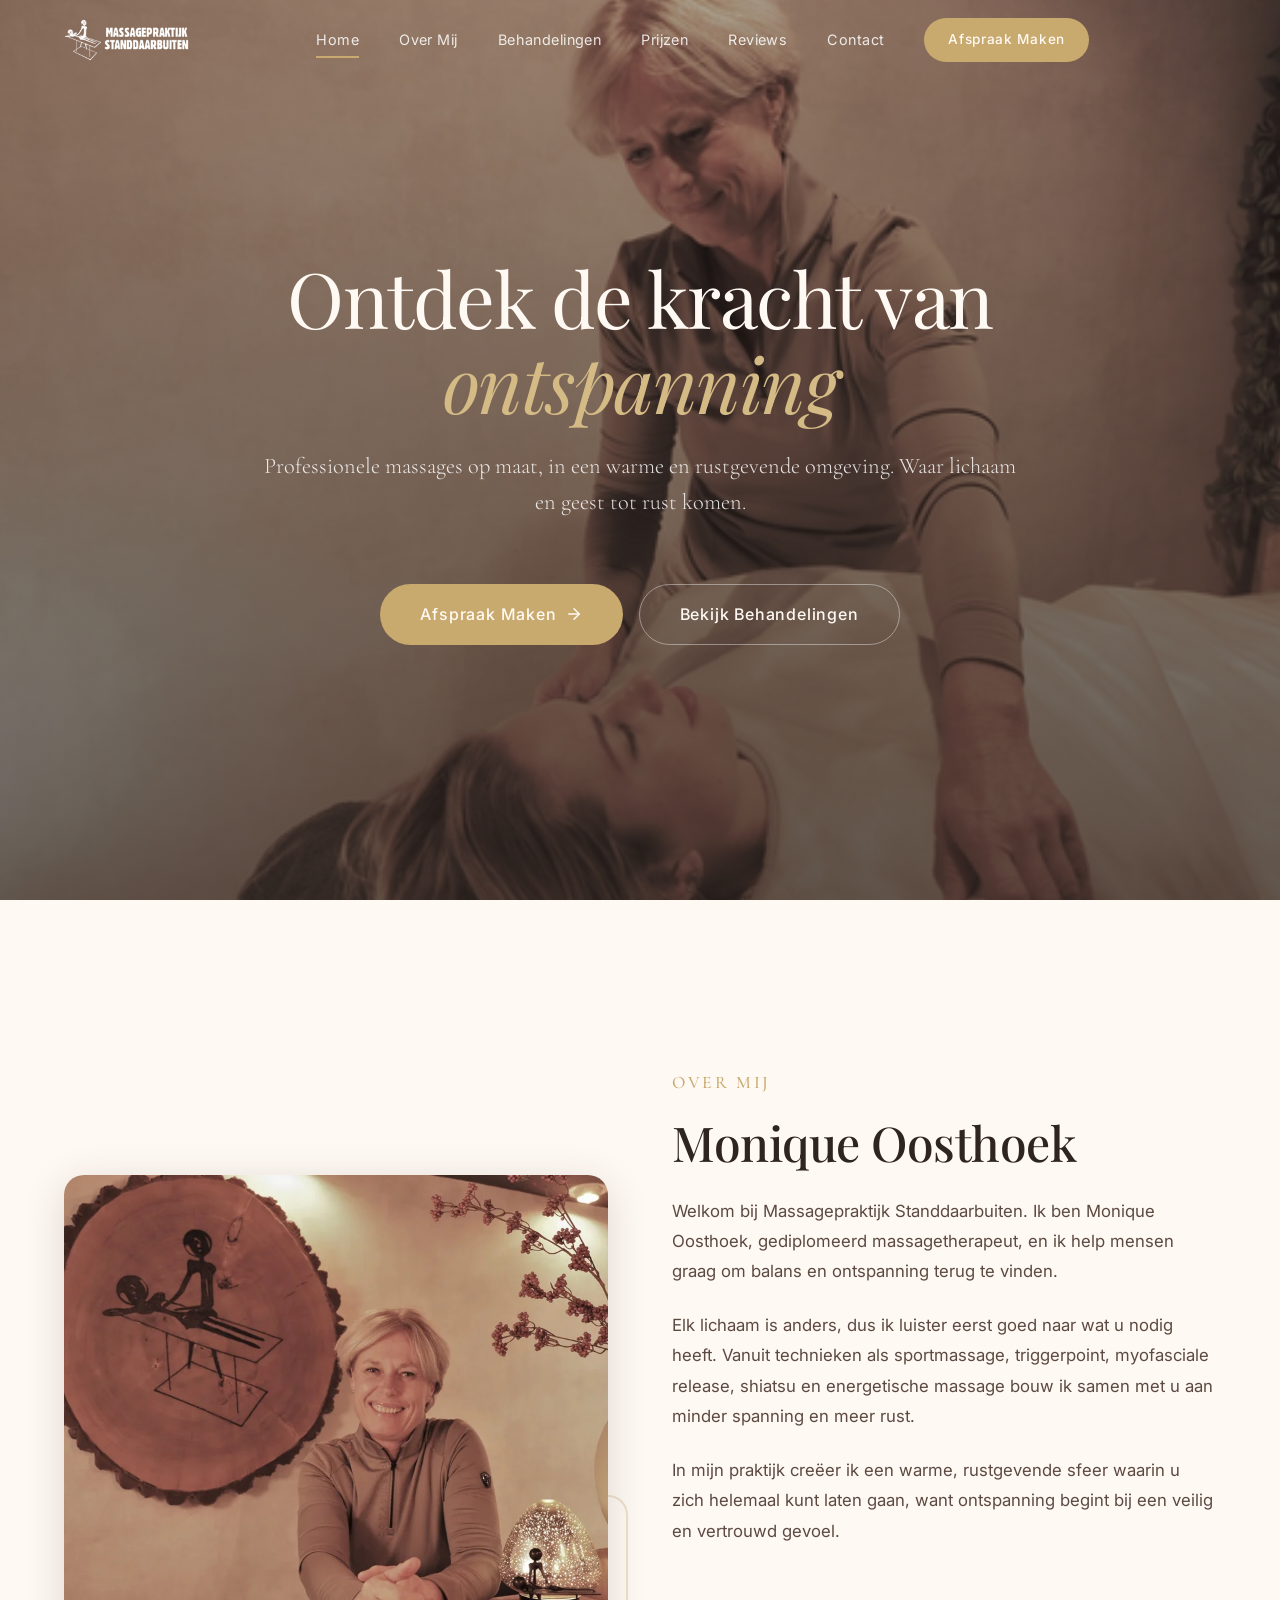
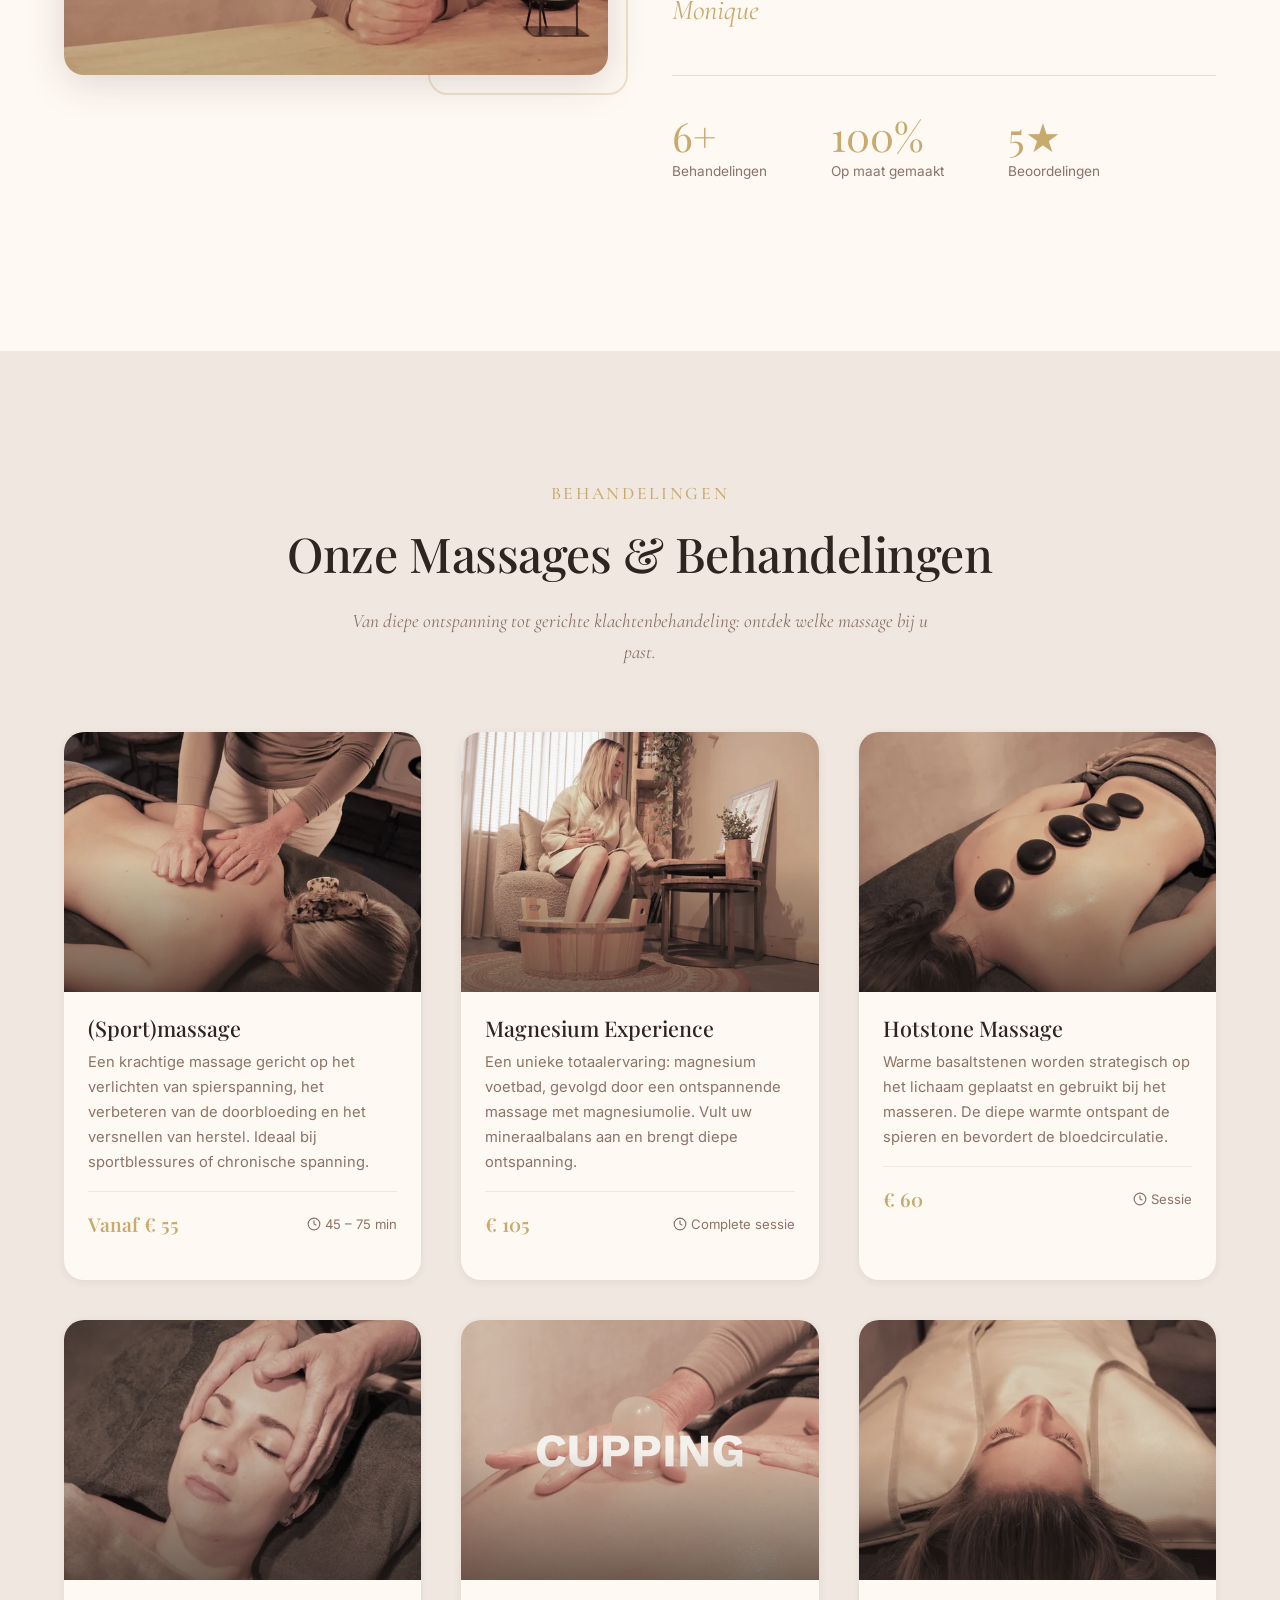
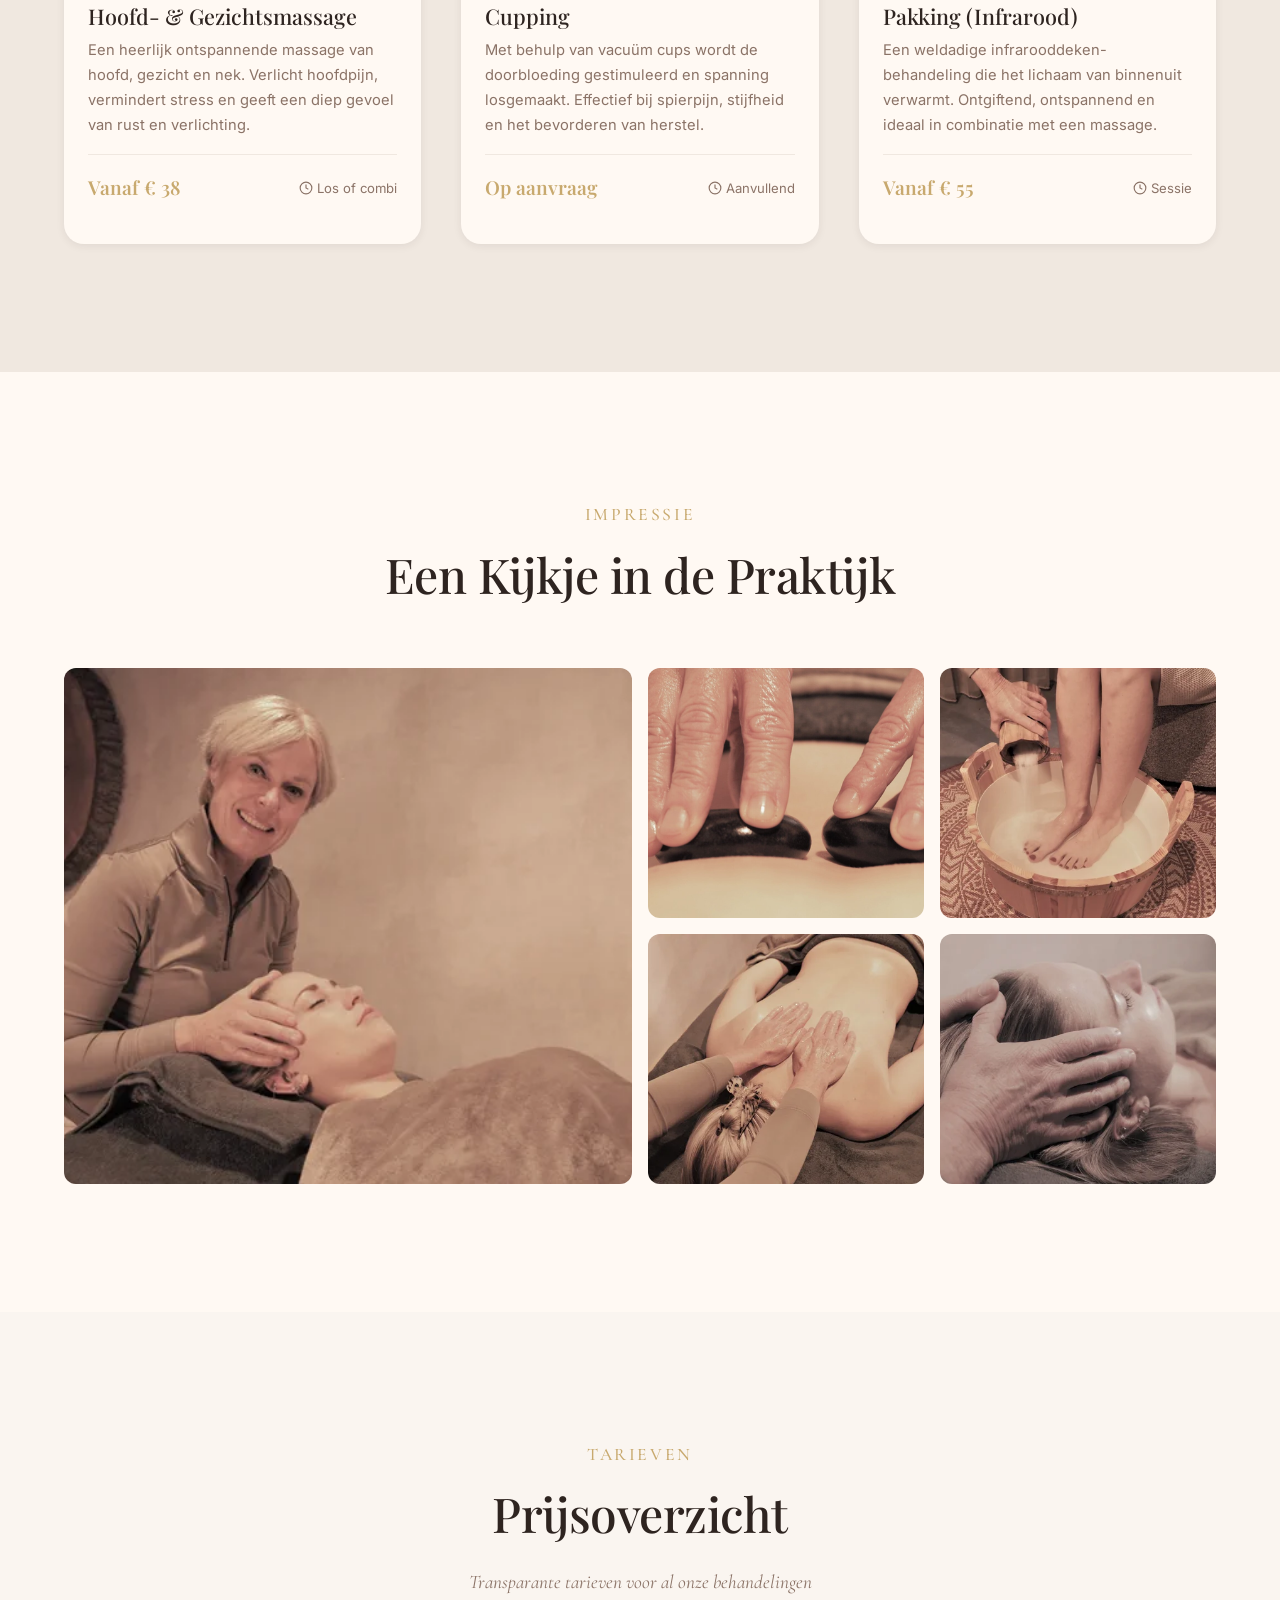
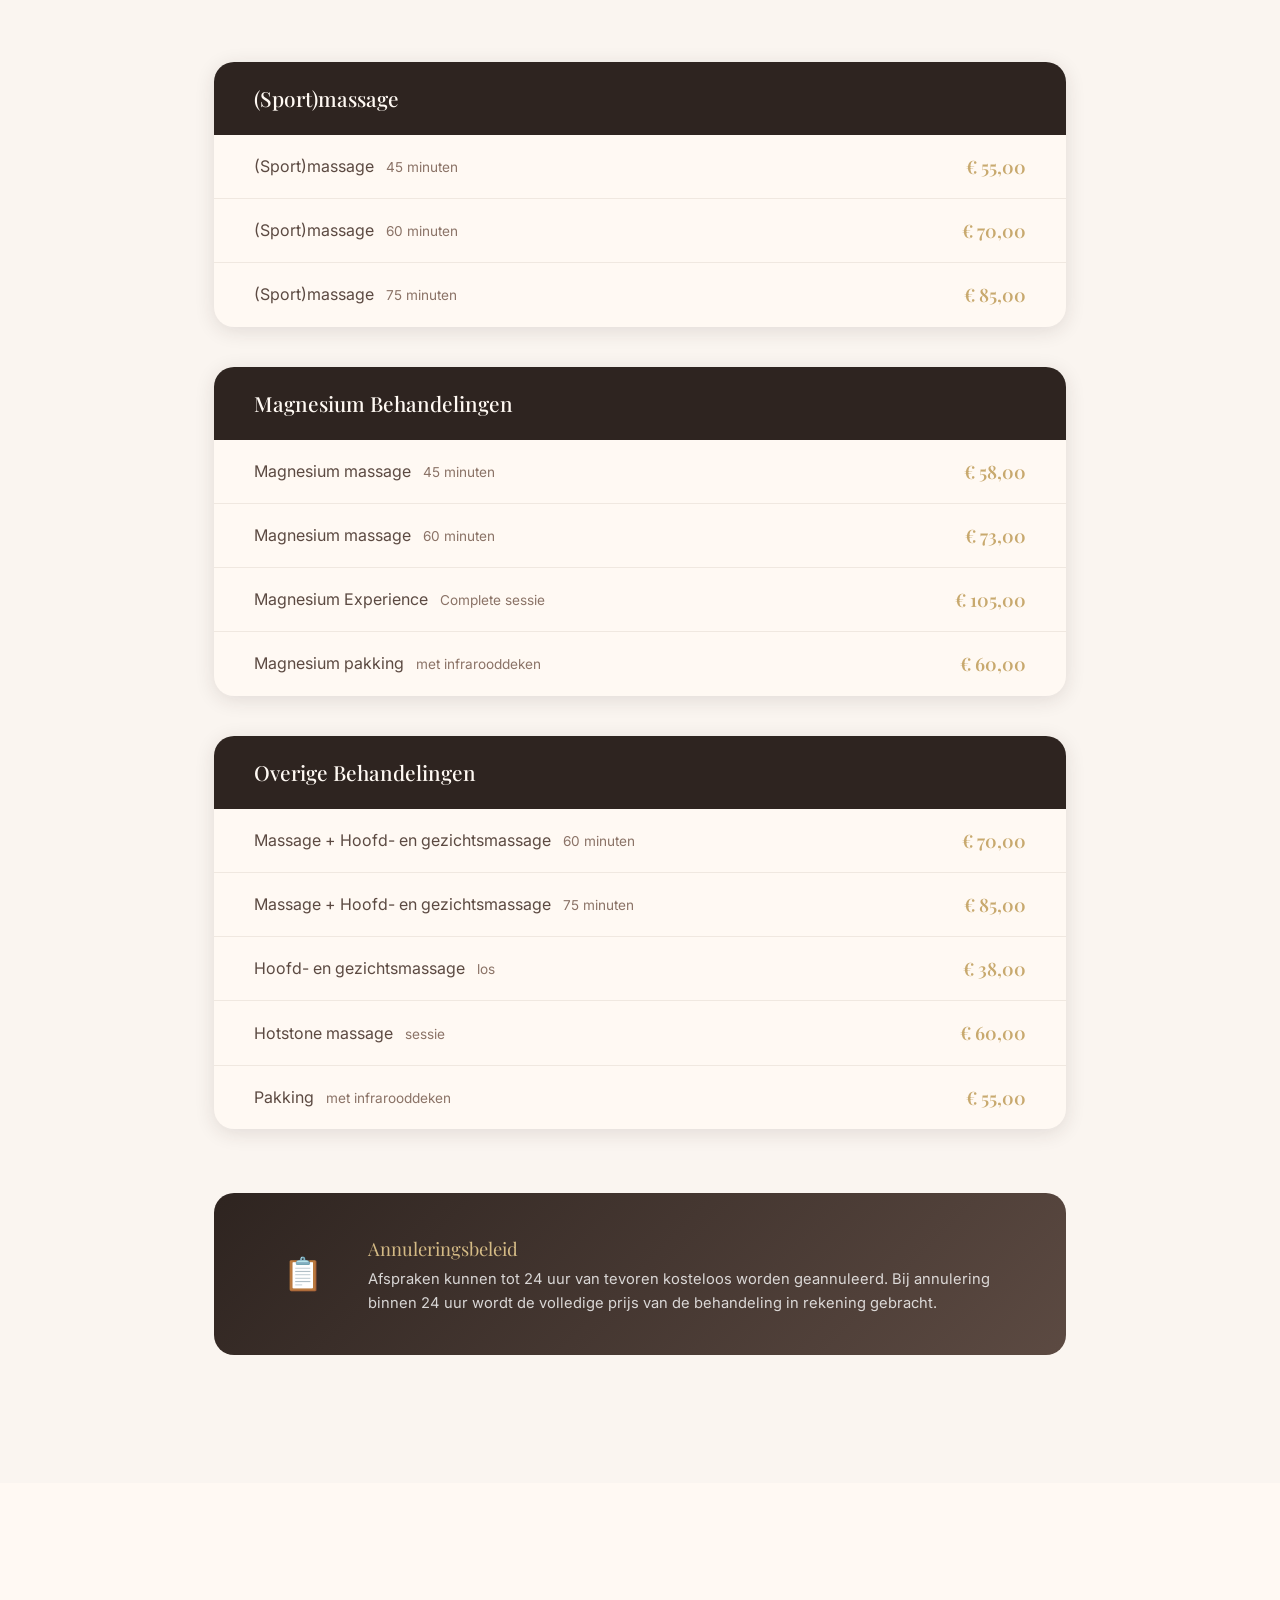
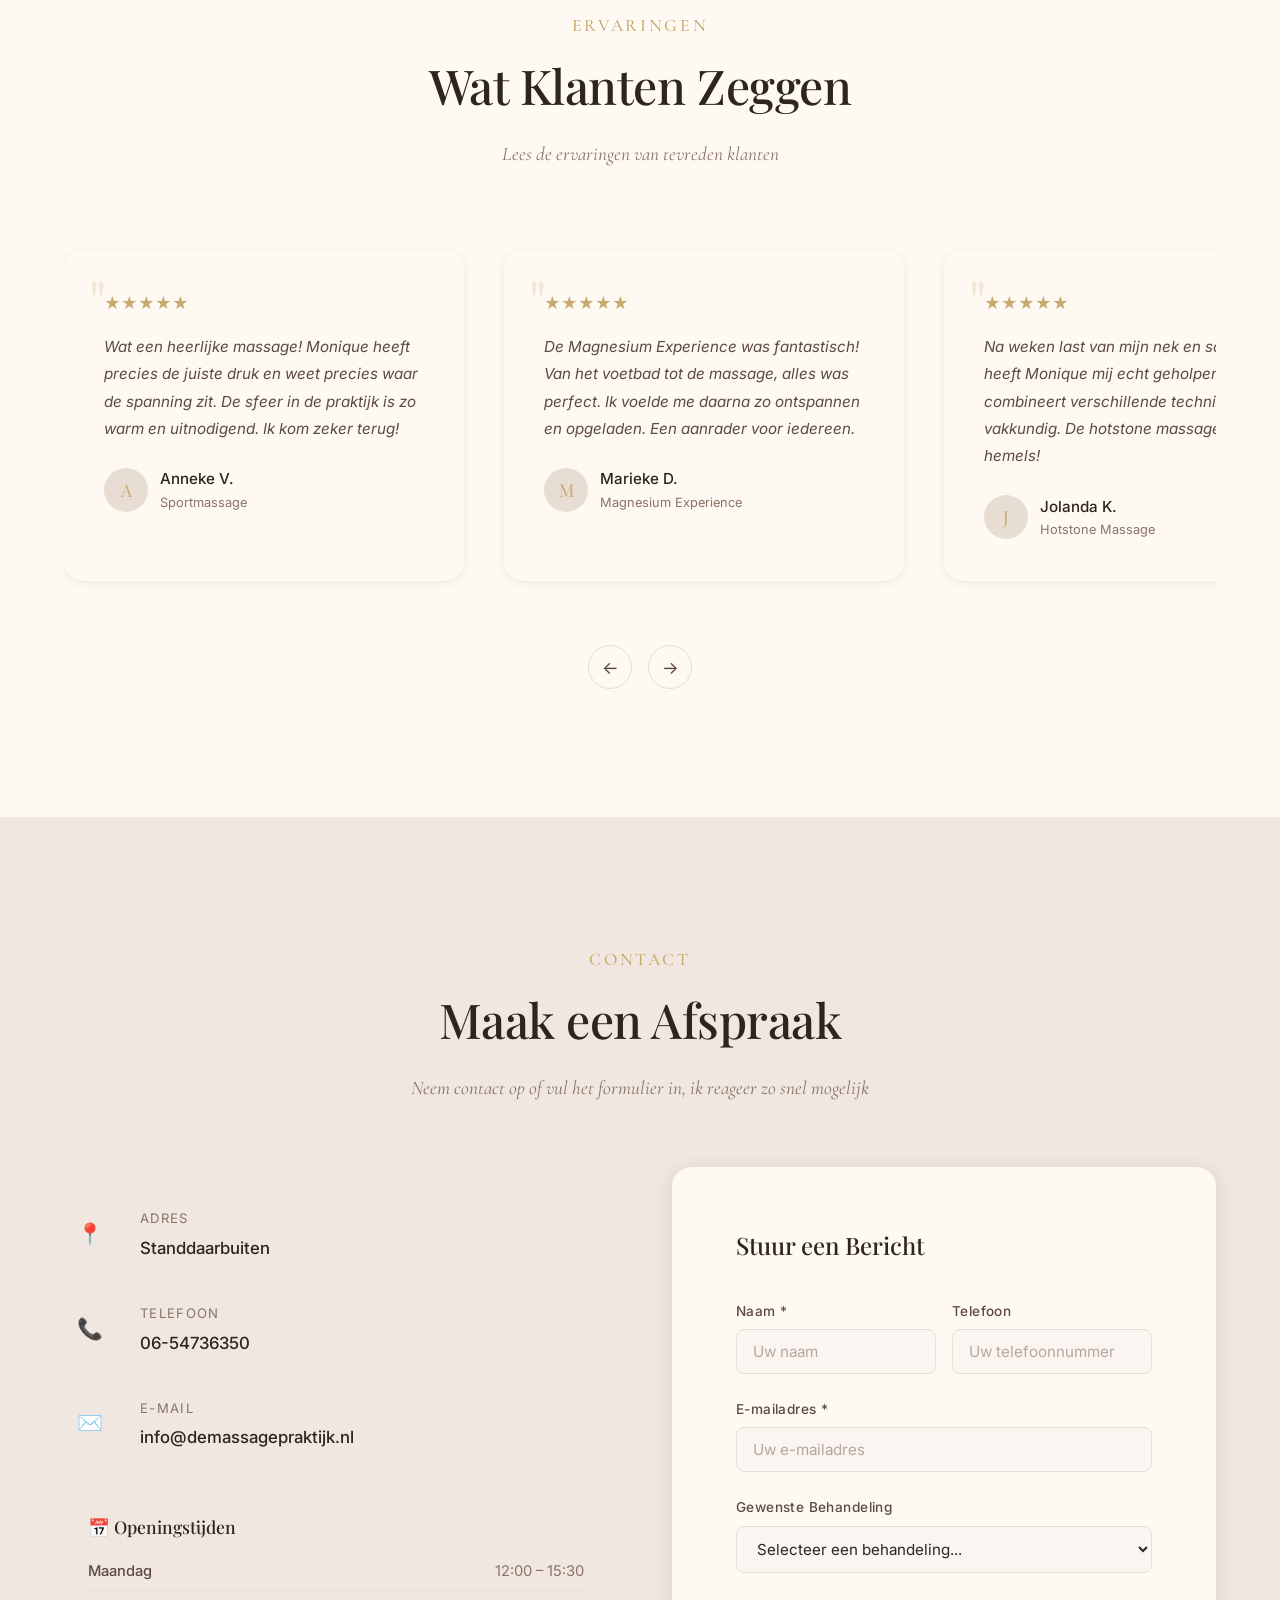
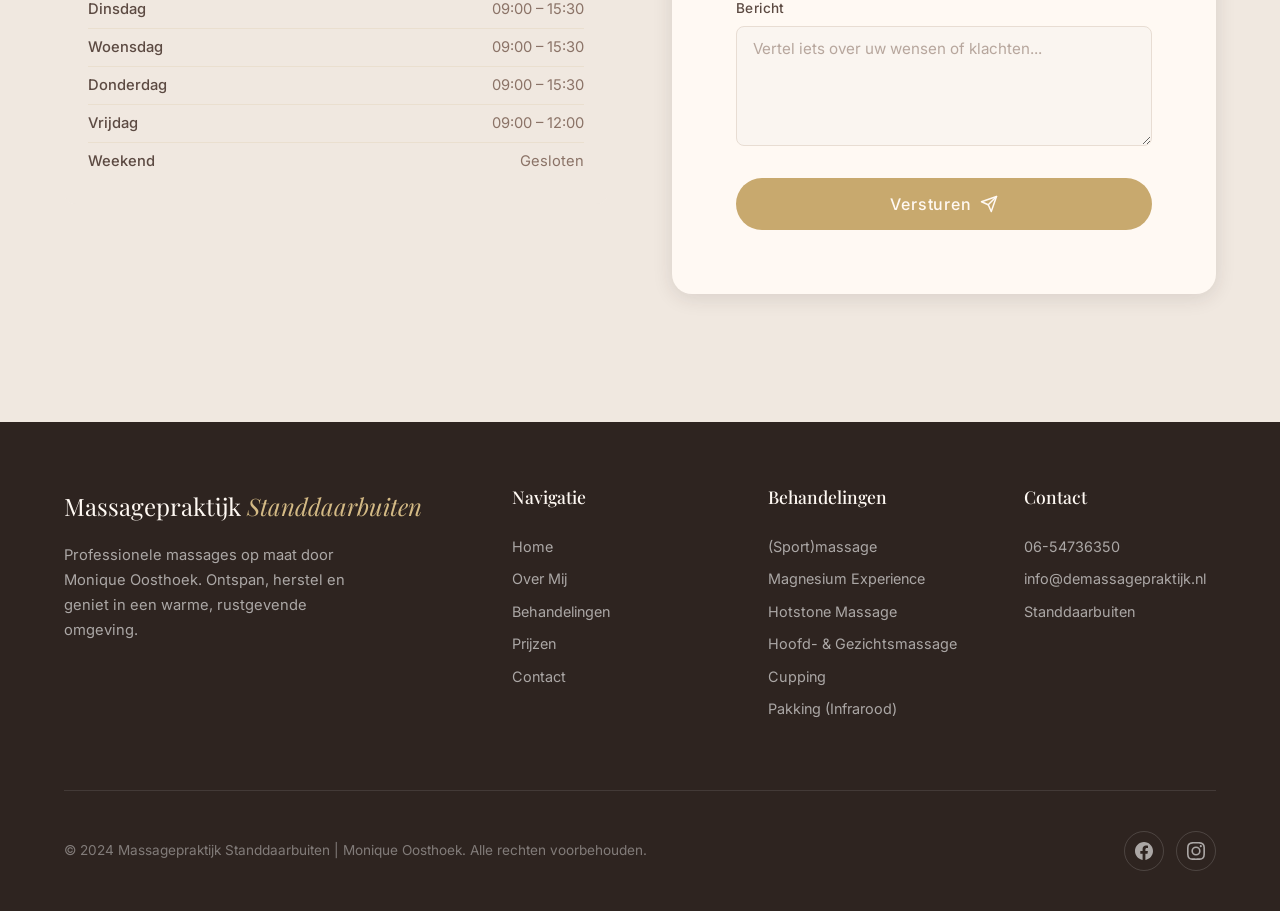
==== index.html @ 10991517 "Update" ====
<!DOCTYPE html>
<html lang="nl">
<head>
  <meta charset="UTF-8">
  <meta name="viewport" content="width=device-width, initial-scale=1.0">
  <meta name="description" content="Massagepraktijk Standdaarbuiten: professionele massages door Monique Oosthoek. Sportmassage, Magnesium Experience, Hotstone, Hoofd- en gezichtsmassage, Cupping en Infrarood Pakking.">
  <meta name="keywords" content="massagepraktijk, Standdaarbuiten, sportmassage, magnesium massage, hotstone, cupping, gezichtsmassage, infrarood pakking, Monique Oosthoek">
  <meta name="author" content="Massagepraktijk Standdaarbuiten">
  <meta property="og:title" content="Massagepraktijk Standdaarbuiten | Monique Oosthoek">
  <meta property="og:description" content="Ervaar totale ontspanning bij Massagepraktijk Standdaarbuiten. Professionele behandelingen afgestemd op uw wensen.">
  <meta property="og:type" content="website">
  <title>Massagepraktijk Standdaarbuiten | Monique Oosthoek</title>
  <link rel="stylesheet" href="styles.css">
  <!-- Favicon placeholder -->
  <link rel="icon" type="image/svg+xml" href="data:image/svg+xml,<svg xmlns='http://www.w3.org/2000/svg' viewBox='0 0 100 100'><text y='.9em' font-size='90'>💆</text></svg>">
</head>
<body>

  <!-- ============================================
       NAVIGATION
       ============================================ -->
  <nav class="nav" id="navbar">
    <div class="container">
      <a href="#home" class="nav__logo">
        <img src="LOGO.webp" alt="Massagepraktijk Standdaarbuiten" class="nav__logo-img">
      </a>

      <div class="nav__links" id="navLinks">
        <a href="#home" class="nav__link nav__link--active">Home</a>
        <a href="#over-mij" class="nav__link">Over Mij</a>
        <a href="#behandelingen" class="nav__link">Behandelingen</a>
        <a href="#prijzen" class="nav__link">Prijzen</a>
        <a href="#reviews" class="nav__link">Reviews</a>
        <a href="#contact" class="nav__link">Contact</a>
        <a href="#contact" class="nav__cta">Afspraak Maken</a>
      </div>

      <button class="nav__toggle" id="navToggle" aria-label="Menu openen">
        <span></span>
        <span></span>
        <span></span>
      </button>
      <div class="nav__backdrop" id="navBackdrop"></div>
    </div>
  </nav>

  <!-- ============================================
       HERO SECTION
       ============================================ -->
  <section class="hero" id="home">
    <div class="hero__bg">
      <img src="image-high-wnvpk5.webp" alt="Monique Oosthoek - Massagepraktijk Standdaarbuiten" loading="eager">
    </div>
    <div class="hero__overlay"></div>

    <div class="hero__content">
      <h1 class="hero__title">
        Ontdek de kracht van <em>ontspanning</em>
      </h1>
      <p class="hero__subtitle">
        Professionele massages op maat, in een warme en rustgevende omgeving.
        Waar lichaam en geest tot rust komen.
      </p>
      <div class="hero__actions">
        <a href="#contact" class="btn btn--primary btn--large">
          Afspraak Maken
          <svg viewBox="0 0 24 24" fill="none" stroke="currentColor" stroke-width="2" stroke-linecap="round" stroke-linejoin="round"><line x1="5" y1="12" x2="19" y2="12"/><polyline points="12 5 19 12 12 19"/></svg>
        </a>
        <a href="#behandelingen" class="btn btn--outline btn--large">Bekijk Behandelingen</a>
      </div>
    </div>
  </section>

  <!-- ============================================
       OVER MIJ / ABOUT
       ============================================ -->
  <section class="section about" id="over-mij">
    <div class="container">
      <div class="about__grid">
        <div class="about__image-wrapper reveal-left">
          <div class="about__image">
            <img src="pb082940-high (1).webp" alt="Monique Oosthoek - Massagetherapeut" loading="lazy">
          </div>
          <div class="about__image-accent"></div>
        </div>

        <div class="about__content reveal-right">
          <span class="section-label">Over Mij</span>
          <h2 class="section-title">Monique Oosthoek</h2>
          <p class="about__text">
            Welkom bij Massagepraktijk Standdaarbuiten. Ik ben Monique Oosthoek, gediplomeerd massagetherapeut,
            en ik help mensen graag om balans en ontspanning terug te vinden.
          </p>
          <p class="about__text">
            Elk lichaam is anders, dus ik luister eerst goed naar wat u nodig heeft. Vanuit technieken
            als sportmassage, triggerpoint, myofasciale release, shiatsu en energetische massage bouw ik
            samen met u aan minder spanning en meer rust.
          </p>
          <p class="about__text">
            In mijn praktijk creëer ik een warme, rustgevende sfeer waarin u zich helemaal kunt laten gaan,
            want ontspanning begint bij een veilig en vertrouwd gevoel.
          </p>
          <p class="about__signature">Monique</p>

          <div class="about__stats">
            <div>
              <div class="about__stat-number">6+</div>
              <div class="about__stat-label">Behandelingen</div>
            </div>
            <div>
              <div class="about__stat-number">100%</div>
              <div class="about__stat-label">Op maat gemaakt</div>
            </div>
            <div>
              <div class="about__stat-number">5★</div>
              <div class="about__stat-label">Beoordelingen</div>
            </div>
          </div>
        </div>
      </div>
    </div>
  </section>

  <!-- ============================================
       BEHANDELINGEN / TREATMENTS
       ============================================ -->
  <section class="section section--sand" id="behandelingen">
    <div class="container">
      <div class="section-header text-center reveal">
        <span class="section-label">Behandelingen</span>
        <h2 class="section-title">Onze Massages &amp; Behandelingen</h2>
        <p class="section-subtitle">
          Van diepe ontspanning tot gerichte klachtenbehandeling: ontdek welke massage bij u past.
        </p>
      </div>

      <div class="treatments__grid">
        <!-- Sportmassage -->
        <div class="treatment-card reveal stagger-1" data-treatment="sportmassage">
          <div class="treatment-card__image">
            <img src="pb082732-high.webp" alt="Sportmassage behandeling" loading="lazy">
            <div class="treatment-card__image-overlay"></div>
          </div>
          <div class="treatment-card__content">
            <h3 class="treatment-card__title">(Sport)massage</h3>
            <p class="treatment-card__desc">
              Een krachtige massage gericht op het verlichten van spierspanning, het verbeteren van de 
              doorbloeding en het versnellen van herstel. Ideaal bij sportblessures of chronische spanning.
            </p>
            <div class="treatment-card__meta">
              <span class="treatment-card__price">Vanaf € 55</span>
              <span class="treatment-card__duration">
                <svg width="14" height="14" viewBox="0 0 24 24" fill="none" stroke="currentColor" stroke-width="2"><circle cx="12" cy="12" r="10"/><polyline points="12 6 12 12 16 14"/></svg>
                45 – 75 min
              </span>
            </div>
          </div>
        </div>

        <!-- Magnesium Experience -->
        <div class="treatment-card reveal stagger-2" data-treatment="magnesium">
          <div class="treatment-card__image">
            <img src="pb082876-high.webp" alt="Magnesium Experience behandeling" loading="lazy">
            <div class="treatment-card__image-overlay"></div>
          </div>
          <div class="treatment-card__content">
            <h3 class="treatment-card__title">Magnesium Experience</h3>
            <p class="treatment-card__desc">
              Een unieke totaalervaring: magnesium voetbad, gevolgd door een ontspannende massage met 
              magnesiumolie. Vult uw mineraalbalans aan en brengt diepe ontspanning.
            </p>
            <div class="treatment-card__meta">
              <span class="treatment-card__price">€ 105</span>
              <span class="treatment-card__duration">
                <svg width="14" height="14" viewBox="0 0 24 24" fill="none" stroke="currentColor" stroke-width="2"><circle cx="12" cy="12" r="10"/><polyline points="12 6 12 12 16 14"/></svg>
                Complete sessie
              </span>
            </div>
          </div>
        </div>

        <!-- Hotstone -->
        <div class="treatment-card reveal stagger-3" data-treatment="hotstone">
          <div class="treatment-card__image">
            <img src="pb082775-high.webp" alt="Hotstone massage behandeling" loading="lazy">
            <div class="treatment-card__image-overlay"></div>
          </div>
          <div class="treatment-card__content">
            <h3 class="treatment-card__title">Hotstone Massage</h3>
            <p class="treatment-card__desc">
              Warme basaltstenen worden strategisch op het lichaam geplaatst en gebruikt bij het masseren. 
              De diepe warmte ontspant de spieren en bevordert de bloedcirculatie.
            </p>
            <div class="treatment-card__meta">
              <span class="treatment-card__price">€ 60</span>
              <span class="treatment-card__duration">
                <svg width="14" height="14" viewBox="0 0 24 24" fill="none" stroke="currentColor" stroke-width="2"><circle cx="12" cy="12" r="10"/><polyline points="12 6 12 12 16 14"/></svg>
                Sessie
              </span>
            </div>
          </div>
        </div>

        <!-- Hoofd en Gezichtsmassage -->
        <div class="treatment-card reveal stagger-4" data-treatment="hoofd-gezicht">
          <div class="treatment-card__image">
            <img src="pb082681-high-ja1ib4.webp" alt="Hoofd en gezichtsmassage behandeling" loading="lazy">
            <div class="treatment-card__image-overlay"></div>
          </div>
          <div class="treatment-card__content">
            <h3 class="treatment-card__title">Hoofd- &amp; Gezichtsmassage</h3>
            <p class="treatment-card__desc">
              Een heerlijk ontspannende massage van hoofd, gezicht en nek. Verlicht hoofdpijn, 
              vermindert stress en geeft een diep gevoel van rust en verlichting.
            </p>
            <div class="treatment-card__meta">
              <span class="treatment-card__price">Vanaf € 38</span>
              <span class="treatment-card__duration">
                <svg width="14" height="14" viewBox="0 0 24 24" fill="none" stroke="currentColor" stroke-width="2"><circle cx="12" cy="12" r="10"/><polyline points="12 6 12 12 16 14"/></svg>
                Los of combi
              </span>
            </div>
          </div>
        </div>

        <!-- Cupping -->
        <div class="treatment-card reveal stagger-5" data-treatment="cupping">
          <div class="treatment-card__image">
            <img src="sport-massages-16-high.webp" alt="Cupping behandeling" loading="lazy">
            <div class="treatment-card__image-overlay"></div>
          </div>
          <div class="treatment-card__content">
            <h3 class="treatment-card__title">Cupping</h3>
            <p class="treatment-card__desc">
              Met behulp van vacuüm cups wordt de doorbloeding gestimuleerd en spanning losgemaakt. 
              Effectief bij spierpijn, stijfheid en het bevorderen van herstel.
            </p>
            <div class="treatment-card__meta">
              <span class="treatment-card__price">Op aanvraag</span>
              <span class="treatment-card__duration">
                <svg width="14" height="14" viewBox="0 0 24 24" fill="none" stroke="currentColor" stroke-width="2"><circle cx="12" cy="12" r="10"/><polyline points="12 6 12 12 16 14"/></svg>
                Aanvullend
              </span>
            </div>
          </div>
        </div>

        <!-- Pakking (Infrarood) -->
        <div class="treatment-card reveal stagger-6" data-treatment="pakking">
          <div class="treatment-card__image">
            <img src="pb082821-high.webp" alt="Infrarood pakking behandeling" loading="lazy">
            <div class="treatment-card__image-overlay"></div>
          </div>
          <div class="treatment-card__content">
            <h3 class="treatment-card__title">Pakking (Infrarood)</h3>
            <p class="treatment-card__desc">
              Een weldadige infrarooddeken-behandeling die het lichaam van binnenuit verwarmt. 
              Ontgiftend, ontspannend en ideaal in combinatie met een massage.
            </p>
            <div class="treatment-card__meta">
              <span class="treatment-card__price">Vanaf € 55</span>
              <span class="treatment-card__duration">
                <svg width="14" height="14" viewBox="0 0 24 24" fill="none" stroke="currentColor" stroke-width="2"><circle cx="12" cy="12" r="10"/><polyline points="12 6 12 12 16 14"/></svg>
                Sessie
              </span>
            </div>
          </div>
        </div>
      </div>
    </div>
  </section>

  <!-- ============================================
       SFEERBEELDEN / GALLERY
       ============================================ -->
  <section class="section" id="sfeer">
    <div class="container">
      <div class="section-header text-center reveal">
        <span class="section-label">Impressie</span>
        <h2 class="section-title">Een Kijkje in de Praktijk</h2>
      </div>

      <div class="gallery__grid reveal">
        <div class="gallery__item gallery__item--large">
          <img src="pb082729-high-v1a87q.webp" alt="Monique aan het werk" loading="lazy">
          <div class="gallery__item-overlay"></div>
        </div>
        <div class="gallery__item">
          <img src="image-high-gcujyw.webp" alt="Hotstone massage" loading="lazy">
          <div class="gallery__item-overlay"></div>
        </div>
        <div class="gallery__item">
          <img src="pb082862-high.webp" alt="Magnesium voetbad" loading="lazy">
          <div class="gallery__item-overlay"></div>
        </div>
        <div class="gallery__item">
          <img src="pb082743-high.webp" alt="Rugmassage" loading="lazy">
          <div class="gallery__item-overlay"></div>
        </div>
        <div class="gallery__item">
          <img src="pb082698b-2-high.webp" alt="Hoofdmassage" loading="lazy">
          <div class="gallery__item-overlay"></div>
        </div>
      </div>
    </div>
  </section>

  <!-- ============================================
       PRIJZEN / PRICING
       ============================================ -->
  <section class="section section--cream" id="prijzen">
    <div class="container container--narrow">
      <div class="section-header text-center reveal">
        <span class="section-label">Tarieven</span>
        <h2 class="section-title">Prijsoverzicht</h2>
        <p class="section-subtitle">Transparante tarieven voor al onze behandelingen</p>
      </div>

      <div class="pricing__grid reveal">
        <!-- (Sport)massage -->
        <div class="pricing__table-wrapper">
          <div class="pricing__category">
            <h3 class="pricing__category-title">(Sport)massage</h3>
          </div>
          <div class="pricing__row">
            <div>
              <span class="pricing__treatment">(Sport)massage</span>
              <span class="pricing__treatment-duration">45 minuten</span>
            </div>
            <span class="pricing__price">€ 55,00</span>
          </div>
          <div class="pricing__row">
            <div>
              <span class="pricing__treatment">(Sport)massage</span>
              <span class="pricing__treatment-duration">60 minuten</span>
            </div>
            <span class="pricing__price">€ 70,00</span>
          </div>
          <div class="pricing__row">
            <div>
              <span class="pricing__treatment">(Sport)massage</span>
              <span class="pricing__treatment-duration">75 minuten</span>
            </div>
            <span class="pricing__price">€ 85,00</span>
          </div>
        </div>

        <!-- Magnesium -->
        <div class="pricing__table-wrapper">
          <div class="pricing__category">
            <h3 class="pricing__category-title">Magnesium Behandelingen</h3>
          </div>
          <div class="pricing__row">
            <div>
              <span class="pricing__treatment">Magnesium massage</span>
              <span class="pricing__treatment-duration">45 minuten</span>
            </div>
            <span class="pricing__price">€ 58,00</span>
          </div>
          <div class="pricing__row">
            <div>
              <span class="pricing__treatment">Magnesium massage</span>
              <span class="pricing__treatment-duration">60 minuten</span>
            </div>
            <span class="pricing__price">€ 73,00</span>
          </div>
          <div class="pricing__row">
            <div>
              <span class="pricing__treatment">Magnesium Experience</span>
              <span class="pricing__treatment-duration">Complete sessie</span>
            </div>
            <span class="pricing__price">€ 105,00</span>
          </div>
          <div class="pricing__row">
            <div>
              <span class="pricing__treatment">Magnesium pakking</span>
              <span class="pricing__treatment-duration">met infrarooddeken</span>
            </div>
            <span class="pricing__price">€ 60,00</span>
          </div>
        </div>

        <!-- Overige Behandelingen -->
        <div class="pricing__table-wrapper">
          <div class="pricing__category">
            <h3 class="pricing__category-title">Overige Behandelingen</h3>
          </div>
          <div class="pricing__row">
            <div>
              <span class="pricing__treatment">Massage + Hoofd- en gezichtsmassage</span>
              <span class="pricing__treatment-duration">60 minuten</span>
            </div>
            <span class="pricing__price">€ 70,00</span>
          </div>
          <div class="pricing__row">
            <div>
              <span class="pricing__treatment">Massage + Hoofd- en gezichtsmassage</span>
              <span class="pricing__treatment-duration">75 minuten</span>
            </div>
            <span class="pricing__price">€ 85,00</span>
          </div>
          <div class="pricing__row">
            <div>
              <span class="pricing__treatment">Hoofd- en gezichtsmassage</span>
              <span class="pricing__treatment-duration">los</span>
            </div>
            <span class="pricing__price">€ 38,00</span>
          </div>
          <div class="pricing__row">
            <div>
              <span class="pricing__treatment">Hotstone massage</span>
              <span class="pricing__treatment-duration">sessie</span>
            </div>
            <span class="pricing__price">€ 60,00</span>
          </div>
          <div class="pricing__row">
            <div>
              <span class="pricing__treatment">Pakking</span>
              <span class="pricing__treatment-duration">met infrarooddeken</span>
            </div>
            <span class="pricing__price">€ 55,00</span>
          </div>
        </div>
      </div>

      <!-- Annuleringsbeleid -->
      <div class="notice reveal">
        <div class="notice__icon">📋</div>
        <div>
          <div class="notice__title">Annuleringsbeleid</div>
          <p class="notice__text">
            Afspraken kunnen tot 24 uur van tevoren kosteloos worden geannuleerd. 
            Bij annulering binnen 24 uur wordt de volledige prijs van de behandeling in rekening gebracht.
          </p>
        </div>
      </div>
    </div>
  </section>

  <!-- ============================================
       REVIEWS
       ============================================ -->
  <section class="section" id="reviews">
    <div class="container">
      <div class="section-header text-center reveal">
        <span class="section-label">Ervaringen</span>
        <h2 class="section-title">Wat Klanten Zeggen</h2>
        <p class="section-subtitle">Lees de ervaringen van tevreden klanten</p>
      </div>

      <div class="reviews__slider" id="reviewsSlider">
        <div class="review-card">
          <div class="review-card__quote">"</div>
          <div class="review-card__stars">★★★★★</div>
          <p class="review-card__text">
            Wat een heerlijke massage! Monique heeft precies de juiste druk en weet precies waar de spanning zit. 
            De sfeer in de praktijk is zo warm en uitnodigend. Ik kom zeker terug!
          </p>
          <div class="review-card__author">
            <div class="review-card__avatar">A</div>
            <div>
              <div class="review-card__name">Anneke V.</div>
              <div class="review-card__date">Sportmassage</div>
            </div>
          </div>
        </div>

        <div class="review-card">
          <div class="review-card__quote">"</div>
          <div class="review-card__stars">★★★★★</div>
          <p class="review-card__text">
            De Magnesium Experience was fantastisch! Van het voetbad tot de massage, alles was perfect.
            Ik voelde me daarna zo ontspannen en opgeladen. Een aanrader voor iedereen.
          </p>
          <div class="review-card__author">
            <div class="review-card__avatar">M</div>
            <div>
              <div class="review-card__name">Marieke D.</div>
              <div class="review-card__date">Magnesium Experience</div>
            </div>
          </div>
        </div>

        <div class="review-card">
          <div class="review-card__quote">"</div>
          <div class="review-card__stars">★★★★★</div>
          <p class="review-card__text">
            Na weken last van mijn nek en schouders heeft Monique mij echt geholpen. Ze combineert 
            verschillende technieken heel vakkundig. De hotstone massage was hemels!
          </p>
          <div class="review-card__author">
            <div class="review-card__avatar">J</div>
            <div>
              <div class="review-card__name">Jolanda K.</div>
              <div class="review-card__date">Hotstone Massage</div>
            </div>
          </div>
        </div>

        <div class="review-card">
          <div class="review-card__quote">"</div>
          <div class="review-card__stars">★★★★★</div>
          <p class="review-card__text">
            De hoofd- en gezichtsmassage was precies wat ik nodig had. Ik had al dagen hoofdpijn en 
            na de behandeling was het helemaal weg. Monique is een topper!
          </p>
          <div class="review-card__author">
            <div class="review-card__avatar">S</div>
            <div>
              <div class="review-card__name">Sandra B.</div>
              <div class="review-card__date">Hoofd- & gezichtsmassage</div>
            </div>
          </div>
        </div>

        <div class="review-card">
          <div class="review-card__quote">"</div>
          <div class="review-card__stars">★★★★★</div>
          <p class="review-card__text">
            Ik kom hier regelmatig voor een sportmassage en ben elke keer weer onder de indruk. 
            De praktijk straalt rust uit en Monique is heel professioneel en vriendelijk.
          </p>
          <div class="review-card__author">
            <div class="review-card__avatar">P</div>
            <div>
              <div class="review-card__name">Peter H.</div>
              <div class="review-card__date">Sportmassage</div>
            </div>
          </div>
        </div>
      </div>

      <div class="reviews__controls">
        <button class="reviews__btn" id="reviewPrev" aria-label="Vorige review">←</button>
        <button class="reviews__btn" id="reviewNext" aria-label="Volgende review">→</button>
      </div>
    </div>
  </section>

  <!-- ============================================
       CONTACT
       ============================================ -->
  <section class="section section--sand" id="contact">
    <div class="container">
      <div class="section-header text-center reveal">
        <span class="section-label">Contact</span>
        <h2 class="section-title">Maak een Afspraak</h2>
        <p class="section-subtitle">Neem contact op of vul het formulier in, ik reageer zo snel mogelijk</p>
      </div>

      <div class="contact__grid">
        <!-- Contact Info -->
        <div class="contact__info reveal-left">
          <div class="contact__info-item">
            <div class="contact__info-icon">📍</div>
            <div>
              <div class="contact__info-label">Adres</div>
              <div class="contact__info-value">Standdaarbuiten</div>
            </div>
          </div>

          <div class="contact__info-item">
            <div class="contact__info-icon">📞</div>
            <div>
              <div class="contact__info-label">Telefoon</div>
              <div class="contact__info-value">
                <a href="tel:0654736350">06-54736350</a>
              </div>
            </div>
          </div>

          <div class="contact__info-item">
            <div class="contact__info-icon">✉️</div>
            <div>
              <div class="contact__info-label">E-mail</div>
              <div class="contact__info-value">
                <a href="mailto:info@demassagepraktijk.nl">info@demassagepraktijk.nl</a>
              </div>
            </div>
          </div>

          <div class="contact__hours">
            <h4 class="contact__hours-title">📅 Openingstijden</h4>
            <div class="contact__hours-row">
              <span class="contact__hours-day">Maandag</span>
              <span class="contact__hours-time">12:00 – 15:30</span>
            </div>
            <div class="contact__hours-row">
              <span class="contact__hours-day">Dinsdag</span>
              <span class="contact__hours-time">09:00 – 15:30</span>
            </div>
            <div class="contact__hours-row">
              <span class="contact__hours-day">Woensdag</span>
              <span class="contact__hours-time">09:00 – 15:30</span>
            </div>
            <div class="contact__hours-row">
              <span class="contact__hours-day">Donderdag</span>
              <span class="contact__hours-time">09:00 – 15:30</span>
            </div>
            <div class="contact__hours-row">
              <span class="contact__hours-day">Vrijdag</span>
              <span class="contact__hours-time">09:00 – 12:00</span>
            </div>
            <div class="contact__hours-row">
              <span class="contact__hours-day">Weekend</span>
              <span class="contact__hours-time">Gesloten</span>
            </div>
          </div>
        </div>

        <!-- Contact Form -->
        <div class="contact__form-wrapper reveal-right">
          <h3 class="contact__form-title">Stuur een Bericht</h3>

          <form id="contactForm">
            <div class="form-row">
              <div class="form-group">
                <label for="contact-name">Naam *</label>
                <input type="text" id="contact-name" name="name" placeholder="Uw naam" required>
              </div>
              <div class="form-group">
                <label for="contact-phone">Telefoon</label>
                <input type="tel" id="contact-phone" name="phone" placeholder="Uw telefoonnummer">
              </div>
            </div>

            <div class="form-group">
              <label for="contact-email">E-mailadres *</label>
              <input type="email" id="contact-email" name="email" placeholder="Uw e-mailadres" required>
            </div>

            <div class="form-group">
              <label for="contact-treatment">Gewenste Behandeling</label>
              <select id="contact-treatment" name="treatment">
                <option value="">Selecteer een behandeling...</option>
                <option value="sportmassage-45">(Sport)massage · 45 min · € 55</option>
                <option value="sportmassage-60">(Sport)massage · 60 min · € 70</option>
                <option value="sportmassage-75">(Sport)massage · 75 min · € 85</option>
                <option value="magnesium-45">Magnesium massage · 45 min · € 58</option>
                <option value="magnesium-60">Magnesium massage · 60 min · € 73</option>
                <option value="magnesium-experience">Magnesium Experience · € 105</option>
                <option value="hoofd-gezicht-60">Massage + Hoofd- en gezichtsmassage · 60 min · € 70</option>
                <option value="hoofd-gezicht-75">Massage + Hoofd- en gezichtsmassage · 75 min · € 85</option>
                <option value="hoofd-gezicht-los">Hoofd- en gezichtsmassage (los) · € 38</option>
                <option value="hotstone">Hotstone massage · € 60</option>
                <option value="magnesium-pakking">Magnesium pakking (infrarood) · € 60</option>
                <option value="pakking">Pakking (infrarood) · € 55</option>
                <option value="anders">Anders / Weet ik nog niet</option>
              </select>
            </div>

            <div class="form-group">
              <label for="contact-message">Bericht</label>
              <textarea id="contact-message" name="message" placeholder="Vertel iets over uw wensen of klachten..."></textarea>
            </div>

            <div class="form-submit">
              <button type="submit" class="btn btn--primary btn--large">
                Versturen
                <svg viewBox="0 0 24 24" fill="none" stroke="currentColor" stroke-width="2" stroke-linecap="round" stroke-linejoin="round"><line x1="22" y1="2" x2="11" y2="13"/><polygon points="22 2 15 22 11 13 2 9 22 2"/></svg>
              </button>
            </div>
          </form>

          <div class="form-success" id="formSuccess">
            <div class="form-success__icon">✅</div>
            <h3 class="form-success__title">Bedankt voor uw bericht!</h3>
            <p class="form-success__text">Ik neem zo snel mogelijk contact met u op.</p>
          </div>
        </div>
      </div>
    </div>
  </section>

  <!-- ============================================
       FOOTER
       ============================================ -->
  <footer class="footer" id="footer">
    <div class="container">
      <div class="footer__grid">
        <div>
          <div class="footer__brand-name">Massagepraktijk <span>Standdaarbuiten</span></div>
          <p class="footer__brand-desc">
            Professionele massages op maat door Monique Oosthoek. 
            Ontspan, herstel en geniet in een warme, rustgevende omgeving.
          </p>
        </div>

        <div>
          <h4 class="footer__title">Navigatie</h4>
          <a href="#home" class="footer__link">Home</a>
          <a href="#over-mij" class="footer__link">Over Mij</a>
          <a href="#behandelingen" class="footer__link">Behandelingen</a>
          <a href="#prijzen" class="footer__link">Prijzen</a>
          <a href="#contact" class="footer__link">Contact</a>
        </div>

        <div>
          <h4 class="footer__title">Behandelingen</h4>
          <a href="#behandelingen" class="footer__link">(Sport)massage</a>
          <a href="#behandelingen" class="footer__link">Magnesium Experience</a>
          <a href="#behandelingen" class="footer__link">Hotstone Massage</a>
          <a href="#behandelingen" class="footer__link">Hoofd- & Gezichtsmassage</a>
          <a href="#behandelingen" class="footer__link">Cupping</a>
          <a href="#behandelingen" class="footer__link">Pakking (Infrarood)</a>
        </div>

        <div>
          <h4 class="footer__title">Contact</h4>
          <a href="tel:0654736350" class="footer__link">06-54736350</a>
          <a href="mailto:info@demassagepraktijk.nl" class="footer__link">info@demassagepraktijk.nl</a>
          <span class="footer__link">Standdaarbuiten</span>
        </div>
      </div>

      <div class="footer__bottom">
        <p class="footer__copyright">
          © 2024 Massagepraktijk Standdaarbuiten | Monique Oosthoek. Alle rechten voorbehouden.
        </p>
        <div class="footer__social">
          <a href="https://www.facebook.com/demassagepraktijk" target="_blank" rel="noopener noreferrer" class="footer__social-link" aria-label="Facebook">
            <svg width="18" height="18" viewBox="0 0 24 24" fill="currentColor"><path d="M24 12.073c0-6.627-5.373-12-12-12s-12 5.373-12 12c0 5.99 4.388 10.954 10.125 11.854v-8.385H7.078v-3.47h3.047V9.43c0-3.007 1.792-4.669 4.533-4.669 1.312 0 2.686.235 2.686.235v2.953H15.83c-1.491 0-1.956.925-1.956 1.874v2.25h3.328l-.532 3.47h-2.796v8.385C19.612 23.027 24 18.062 24 12.073z"/></svg>
          </a>
          <a href="https://www.instagram.com/demassagepraktijk" target="_blank" rel="noopener noreferrer" class="footer__social-link" aria-label="Instagram">
            <svg width="18" height="18" viewBox="0 0 24 24" fill="currentColor"><path d="M12 2.163c3.204 0 3.584.012 4.85.07 3.252.148 4.771 1.691 4.919 4.919.058 1.265.069 1.645.069 4.849 0 3.205-.012 3.584-.069 4.849-.149 3.225-1.664 4.771-4.919 4.919-1.266.058-1.644.07-4.85.07-3.204 0-3.584-.012-4.849-.07-3.26-.149-4.771-1.699-4.919-4.92-.058-1.265-.07-1.644-.07-4.849 0-3.204.013-3.583.07-4.849.149-3.227 1.664-4.771 4.919-4.919 1.266-.057 1.645-.069 4.849-.069zM12 0C8.741 0 8.333.014 7.053.072 2.695.272.273 2.69.073 7.052.014 8.333 0 8.741 0 12c0 3.259.014 3.668.072 4.948.2 4.358 2.618 6.78 6.98 6.98C8.333 23.986 8.741 24 12 24c3.259 0 3.668-.014 4.948-.072 4.354-.2 6.782-2.618 6.979-6.98.059-1.28.073-1.689.073-4.948 0-3.259-.014-3.667-.072-4.947-.196-4.354-2.617-6.78-6.979-6.98C15.668.014 15.259 0 12 0zm0 5.838a6.162 6.162 0 100 12.324 6.162 6.162 0 000-12.324zM12 16a4 4 0 110-8 4 4 0 010 8zm6.406-11.845a1.44 1.44 0 100 2.881 1.44 1.44 0 000-2.881z"/></svg>
          </a>
        </div>
      </div>
    </div>
  </footer>

  <!-- ============================================
       LIGHTBOX
       ============================================ -->
  <div class="lightbox" id="lightbox">
    <button class="lightbox__close" id="lightboxClose" aria-label="Sluiten">✕</button>
    <img class="lightbox__img" id="lightboxImg" src="" alt="Vergrote afbeelding">
  </div>

  <!-- ============================================
       TREATMENT DETAIL MODAL
       ============================================ -->
  <div class="treatment-modal" id="treatmentModal">
    <div class="treatment-modal__backdrop" id="treatmentModalBackdrop"></div>
    <div class="treatment-modal__panel">
      <button class="treatment-modal__close" id="treatmentModalClose" aria-label="Sluiten">✕</button>
      <div class="treatment-modal__image">
        <img id="treatmentModalImg" src="" alt="">
      </div>
      <div class="treatment-modal__content">
        <h3 class="treatment-modal__title" id="treatmentModalTitle"></h3>
        <div class="treatment-modal__meta">
          <span class="treatment-modal__price" id="treatmentModalPrice"></span>
          <span class="treatment-modal__duration" id="treatmentModalDuration"></span>
        </div>
        <p class="treatment-modal__desc" id="treatmentModalDesc"></p>

        <h4 class="treatment-modal__subtitle">Voordelen</h4>
        <ul class="treatment-modal__list" id="treatmentModalBenefits"></ul>

        <h4 class="treatment-modal__subtitle">Goed voor</h4>
        <ul class="treatment-modal__list" id="treatmentModalFor"></ul>

        <a href="#contact" class="btn btn--primary treatment-modal__cta" id="treatmentModalCta">
          Afspraak Maken
          <svg viewBox="0 0 24 24" fill="none" stroke="currentColor" stroke-width="2" stroke-linecap="round" stroke-linejoin="round"><line x1="5" y1="12" x2="19" y2="12"/><polyline points="12 5 19 12 12 19"/></svg>
        </a>
      </div>
    </div>
  </div>

  <!-- Scripts -->
  <script src="script.js"></script>
</body>
</html>
---- styles.css ----
/* ============================================
   MASSAGEPRAKTIJK STANDDAARBUITEN
   Design System & Stylesheet
   ============================================ */

/* ---------- Google Fonts ---------- */
@import url('https://fonts.googleapis.com/css2?family=Cormorant+Garamond:ital,wght@0,300;0,400;0,500;0,600;0,700;1,300;1,400&family=Inter:wght@300;400;500;600&family=Playfair+Display:ital,wght@0,400;0,500;0,600;0,700;1,400;1,500&display=swap');

/* ---------- CSS Custom Properties ---------- */
:root {
  /* Color Palette — Warm & Earthy */
  --color-cream: #FAF5F0;
  --color-warm-white: #FFF9F3;
  --color-gold: #C8A96E;
  --color-gold-dark: #A8884E;
  --color-gold-light: #D4BA85;
  --color-terracotta: #C17B5E;
  --color-terracotta-light: #D4977E;
  --color-brown-dark: #2E2420;
  --color-brown: #5C4A42;
  --color-brown-medium: #7A6459;
  --color-brown-light: #8B7367;
  --color-rose-muted: #C9A7A0;
  --color-sand: #E8DDD3;
  --color-sand-light: #F0E8E0;
  --color-olive: #9B9276;
  --color-overlay: rgba(46, 36, 32, 0.55);
  --color-overlay-light: rgba(46, 36, 32, 0.30);

  /* Typography */
  --font-heading: 'Playfair Display', Georgia, 'Times New Roman', serif;
  --font-body: 'Inter', -apple-system, BlinkMacSystemFont, 'Segoe UI', sans-serif;
  --font-accent: 'Cormorant Garamond', Georgia, serif;

  /* Spacing */
  --space-xs: 0.5rem;
  --space-sm: 1rem;
  --space-md: 1.5rem;
  --space-lg: 2.5rem;
  --space-xl: 4rem;
  --space-2xl: 6rem;
  --space-3xl: 8rem;

  /* Layout */
  --max-width: 1200px;
  --max-width-narrow: 900px;
  --nav-height: 80px;

  /* Transitions */
  --transition-fast: 0.2s ease;
  --transition-base: 0.3s ease;
  --transition-slow: 0.5s cubic-bezier(0.4, 0, 0.2, 1);
  --transition-spring: 0.6s cubic-bezier(0.34, 1.56, 0.64, 1);

  /* Shadows */
  --shadow-sm: 0 2px 8px rgba(46, 36, 32, 0.08);
  --shadow-md: 0 4px 20px rgba(46, 36, 32, 0.12);
  --shadow-lg: 0 8px 40px rgba(46, 36, 32, 0.16);
  --shadow-xl: 0 16px 60px rgba(46, 36, 32, 0.20);
  --shadow-gold: 0 4px 20px rgba(200, 169, 110, 0.25);

  /* Border Radius */
  --radius-sm: 8px;
  --radius-md: 12px;
  --radius-lg: 20px;
  --radius-xl: 32px;
  --radius-full: 50%;
}

/* ---------- Reset & Base ---------- */
*,
*::before,
*::after {
  margin: 0;
  padding: 0;
  box-sizing: border-box;
}

html {
  scroll-behavior: smooth;
  font-size: 16px;
  -webkit-font-smoothing: antialiased;
  -moz-osx-font-smoothing: grayscale;
}

body {
  font-family: var(--font-body);
  color: var(--color-brown-dark);
  background-color: var(--color-warm-white);
  line-height: 1.7;
  overflow-x: hidden;
}

img {
  max-width: 100%;
  height: auto;
  display: block;
}

a {
  text-decoration: none;
  color: inherit;
  transition: color var(--transition-fast);
}

ul, ol {
  list-style: none;
}

button {
  cursor: pointer;
  border: none;
  background: none;
  font-family: inherit;
}

/* ---------- Typography ---------- */
h1, h2, h3, h4, h5 {
  font-family: var(--font-heading);
  font-weight: 500;
  line-height: 1.2;
  color: var(--color-brown-dark);
}

h1 {
  font-size: clamp(2.5rem, 5vw, 4.5rem);
  font-weight: 400;
  letter-spacing: -0.02em;
}

h2 {
  font-size: clamp(2rem, 4vw, 3rem);
  letter-spacing: -0.01em;
}

h3 {
  font-size: clamp(1.3rem, 2.5vw, 1.6rem);
}

.section-label {
  font-family: var(--font-accent);
  font-size: 1.1rem;
  font-weight: 500;
  letter-spacing: 0.15em;
  text-transform: uppercase;
  color: var(--color-gold);
  margin-bottom: var(--space-sm);
  display: block;
}

.section-title {
  margin-bottom: var(--space-md);
}

.section-subtitle {
  font-family: var(--font-accent);
  font-size: 1.2rem;
  font-style: italic;
  color: var(--color-brown-light);
  max-width: 600px;
  line-height: 1.6;
}

/* ---------- Utility ---------- */
.container {
  width: 100%;
  max-width: var(--max-width);
  margin: 0 auto;
  padding: 0 var(--space-md);
}

.container--narrow {
  max-width: var(--max-width-narrow);
}

.text-center {
  text-align: center;
}

.text-center .section-subtitle {
  margin-left: auto;
  margin-right: auto;
}

/* ---------- Scroll Reveal Animations ---------- */
.reveal {
  opacity: 0;
  transform: translateY(40px);
  transition: opacity 0.8s cubic-bezier(0.4, 0, 0.2, 1),
              transform 0.8s cubic-bezier(0.4, 0, 0.2, 1);
}

.reveal.revealed {
  opacity: 1;
  transform: translateY(0);
}

.reveal-left {
  opacity: 0;
  transform: translateX(-60px);
  transition: opacity 0.8s cubic-bezier(0.4, 0, 0.2, 1),
              transform 0.8s cubic-bezier(0.4, 0, 0.2, 1);
}

.reveal-left.revealed {
  opacity: 1;
  transform: translateX(0);
}

.reveal-right {
  opacity: 0;
  transform: translateX(60px);
  transition: opacity 0.8s cubic-bezier(0.4, 0, 0.2, 1),
              transform 0.8s cubic-bezier(0.4, 0, 0.2, 1);
}

.reveal-right.revealed {
  opacity: 1;
  transform: translateX(0);
}

.reveal-scale {
  opacity: 0;
  transform: scale(0.9);
  transition: opacity 0.8s cubic-bezier(0.4, 0, 0.2, 1),
              transform 0.8s cubic-bezier(0.4, 0, 0.2, 1);
}

.reveal-scale.revealed {
  opacity: 1;
  transform: scale(1);
}

/* Staggered delays for children */
.stagger-1 { transition-delay: 0.1s; }
.stagger-2 { transition-delay: 0.2s; }
.stagger-3 { transition-delay: 0.3s; }
.stagger-4 { transition-delay: 0.4s; }
.stagger-5 { transition-delay: 0.5s; }
.stagger-6 { transition-delay: 0.6s; }

/* ============================================
   NAVIGATION
   ============================================ */
.nav {
  position: fixed;
  top: 0;
  left: 0;
  right: 0;
  z-index: 1000;
  height: var(--nav-height);
  display: flex;
  align-items: center;
  transition: background-color var(--transition-slow),
              box-shadow var(--transition-slow),
              backdrop-filter var(--transition-slow);
}

.nav--scrolled {
  background-color: rgba(250, 245, 240, 0.92);
  backdrop-filter: blur(20px) saturate(180%);
  -webkit-backdrop-filter: blur(20px) saturate(180%);
  box-shadow: 0 1px 20px rgba(46, 36, 32, 0.08);
}

.nav .container {
  display: flex;
  align-items: center;
  justify-content: space-between;
}

.nav__logo {
  display: flex;
  align-items: center;
  white-space: nowrap;
}

.nav__logo-img {
  height: 42px;
  width: auto;
  filter: brightness(0) invert(1);
  transition: filter var(--transition-base);
}

.nav--scrolled .nav__logo-img {
  filter: none;
}

.nav__links {
  display: flex;
  align-items: center;
  gap: var(--space-lg);
}

.nav__link {
  font-size: 0.9rem;
  font-weight: 400;
  letter-spacing: 0.03em;
  color: rgba(255, 255, 255, 0.85);
  position: relative;
  padding: 4px 0;
  transition: color var(--transition-fast);
}

.nav--scrolled .nav__link {
  color: var(--color-brown);
}

.nav__link::after {
  content: '';
  position: absolute;
  bottom: -2px;
  left: 0;
  width: 0;
  height: 2px;
  background: var(--color-gold);
  transition: width var(--transition-base);
}

.nav__link:hover::after,
.nav__link--active::after {
  width: 100%;
}

.nav__link:hover {
  color: var(--color-gold-light);
}

.nav--scrolled .nav__link:hover {
  color: var(--color-gold);
}

.nav__cta {
  background: var(--color-gold);
  color: var(--color-warm-white);
  padding: 10px 24px;
  border-radius: 50px;
  font-size: 0.85rem;
  font-weight: 500;
  letter-spacing: 0.05em;
  transition: background-color var(--transition-base),
              transform var(--transition-base),
              box-shadow var(--transition-base);
}

.nav__cta:hover {
  background: var(--color-gold-dark);
  transform: translateY(-2px);
  box-shadow: var(--shadow-gold);
}

/* Mobile menu toggle */
.nav__toggle {
  display: none;
  flex-direction: column;
  gap: 5px;
  padding: 8px;
  z-index: 1001;
}

.nav__toggle span {
  display: block;
  width: 24px;
  height: 2px;
  background: var(--color-warm-white);
  border-radius: 2px;
  transition: transform var(--transition-base),
              opacity var(--transition-base),
              background-color var(--transition-base);
}

.nav--scrolled .nav__toggle span {
  background: var(--color-brown-dark);
}

.nav__toggle--active span:nth-child(1) {
  transform: rotate(45deg) translate(5px, 5px);
}

.nav__toggle--active span:nth-child(2) {
  opacity: 0;
}

.nav__toggle--active span:nth-child(3) {
  transform: rotate(-45deg) translate(5px, -5px);
}

/* ============================================
   HERO SECTION
   ============================================ */
.hero {
  position: relative;
  min-height: 100vh;
  display: flex;
  align-items: center;
  justify-content: center;
  overflow: hidden;
}

.hero__bg {
  position: absolute;
  inset: 0;
  z-index: -2;
}

.hero__bg img {
  width: 100%;
  height: 100%;
  object-fit: cover;
  object-position: center 30%;
  transform: scale(1.05);
  transition: transform 8s ease-out;
}

.hero.loaded .hero__bg img {
  transform: scale(1);
}

.hero__overlay {
  position: absolute;
  inset: 0;
  z-index: -1;
  background: linear-gradient(
    180deg,
    rgba(46, 36, 32, 0.3) 0%,
    rgba(46, 36, 32, 0.5) 40%,
    rgba(46, 36, 32, 0.7) 100%
  );
}

.hero__content {
  text-align: center;
  color: var(--color-warm-white);
  padding: var(--space-xl) var(--space-md);
  max-width: 800px;
}

.hero__title {
  font-family: var(--font-heading);
  font-size: clamp(2.8rem, 6vw, 5rem);
  font-weight: 400;
  color: var(--color-warm-white);
  line-height: 1.1;
  margin-bottom: var(--space-md);
  opacity: 0;
  transform: translateY(30px);
  animation: heroFadeIn 1s ease forwards 0.3s;
}

.hero__title em {
  font-style: italic;
  color: var(--color-gold-light);
}

.hero__subtitle {
  font-family: var(--font-accent);
  font-size: clamp(1.1rem, 2vw, 1.4rem);
  font-weight: 300;
  color: rgba(255, 255, 255, 0.85);
  line-height: 1.6;
  margin-bottom: var(--space-xl);
  opacity: 0;
  transform: translateY(30px);
  animation: heroFadeIn 1s ease forwards 0.6s;
}

.hero__actions {
  display: flex;
  gap: var(--space-sm);
  justify-content: center;
  flex-wrap: wrap;
  opacity: 0;
  transform: translateY(30px);
  animation: heroFadeIn 1s ease forwards 0.9s;
}

@keyframes heroFadeIn {
  to {
    opacity: 1;
    transform: translateY(0);
  }
}

/* ---------- Buttons ---------- */
.btn {
  display: inline-flex;
  align-items: center;
  gap: 8px;
  padding: 14px 32px;
  border-radius: 50px;
  font-size: 0.9rem;
  font-weight: 500;
  letter-spacing: 0.05em;
  transition: all var(--transition-base);
  position: relative;
  overflow: hidden;
}

.btn--primary {
  background: var(--color-gold);
  color: var(--color-warm-white);
}

.btn--primary:hover {
  background: var(--color-gold-dark);
  transform: translateY(-3px);
  box-shadow: var(--shadow-gold);
}

.btn--outline {
  background: transparent;
  color: var(--color-warm-white);
  border: 1.5px solid rgba(255, 255, 255, 0.4);
}

.btn--outline:hover {
  border-color: var(--color-gold-light);
  color: var(--color-gold-light);
  transform: translateY(-3px);
}

.btn--outline-dark {
  background: transparent;
  color: var(--color-brown-dark);
  border: 1.5px solid var(--color-sand);
}

.btn--outline-dark:hover {
  border-color: var(--color-gold);
  color: var(--color-gold);
  transform: translateY(-3px);
}

.btn--large {
  padding: 16px 40px;
  font-size: 1rem;
}

.btn svg {
  width: 18px;
  height: 18px;
  transition: transform var(--transition-base);
}

.btn:hover svg {
  transform: translateX(4px);
}

/* ============================================
   SECTION SPACING
   ============================================ */
.section {
  padding: var(--space-3xl) 0;
}

.section--sand {
  background-color: var(--color-sand-light);
}

.section--cream {
  background-color: var(--color-cream);
}

.section-header {
  margin-bottom: var(--space-xl);
}

/* Decorative divider */
.divider {
  display: flex;
  align-items: center;
  justify-content: center;
  gap: 16px;
  margin: var(--space-lg) 0;
}

.divider__line {
  width: 60px;
  height: 1px;
  background: var(--color-gold);
  opacity: 0.5;
}

.divider__dot {
  width: 6px;
  height: 6px;
  border-radius: var(--radius-full);
  background: var(--color-gold);
}

/* ============================================
   ABOUT / OVER MIJ
   ============================================ */
.about {
  position: relative;
}

.about__grid {
  display: grid;
  grid-template-columns: 1fr 1fr;
  gap: var(--space-xl);
  align-items: center;
}

.about__image-wrapper {
  position: relative;
}

.about__image {
  border-radius: var(--radius-lg);
  overflow: hidden;
  box-shadow: var(--shadow-lg);
  position: relative;
}

.about__image img {
  width: 100%;
  height: 500px;
  object-fit: cover;
  transition: transform var(--transition-slow);
}

.about__image:hover img {
  transform: scale(1.03);
}

.about__image-accent {
  position: absolute;
  bottom: -20px;
  right: -20px;
  width: 200px;
  height: 200px;
  border: 2px solid var(--color-gold);
  border-radius: var(--radius-lg);
  opacity: 0.3;
  z-index: -1;
}

.about__content {
  padding: var(--space-lg) 0;
}

.about__text {
  font-size: 1.05rem;
  color: var(--color-brown);
  margin-bottom: var(--space-md);
  line-height: 1.8;
}

.about__signature {
  font-family: var(--font-accent);
  font-size: 1.8rem;
  font-style: italic;
  color: var(--color-gold);
  margin-top: var(--space-lg);
}

.about__stats {
  display: flex;
  gap: var(--space-xl);
  margin-top: var(--space-lg);
  padding-top: var(--space-lg);
  border-top: 1px solid var(--color-sand);
}

.about__stat-number {
  font-family: var(--font-heading);
  font-size: 2.5rem;
  color: var(--color-gold);
  line-height: 1;
}

.about__stat-label {
  font-size: 0.85rem;
  color: var(--color-brown-light);
  margin-top: 4px;
}

/* ============================================
   TREATMENTS / BEHANDELINGEN
   ============================================ */
.treatments__grid {
  display: grid;
  grid-template-columns: repeat(3, 1fr);
  gap: var(--space-lg);
}

.treatment-card {
  background: var(--color-warm-white);
  border-radius: var(--radius-lg);
  overflow: hidden;
  box-shadow: var(--shadow-sm);
  transition: transform var(--transition-slow),
              box-shadow var(--transition-slow);
  position: relative;
  cursor: pointer;
}

.treatment-card:hover {
  transform: translateY(-8px);
  box-shadow: var(--shadow-xl);
}

.treatment-card__image {
  position: relative;
  height: 260px;
  overflow: hidden;
}

.treatment-card__image img {
  width: 100%;
  height: 100%;
  object-fit: cover;
  transition: transform var(--transition-slow);
}

.treatment-card:hover .treatment-card__image img {
  transform: scale(1.08);
}

.treatment-card__image-overlay {
  position: absolute;
  inset: 0;
  background: linear-gradient(
    180deg,
    transparent 50%,
    rgba(46, 36, 32, 0.6) 100%
  );
}

.treatment-card__content {
  padding: var(--space-md) var(--space-md) var(--space-lg);
}

.treatment-card__title {
  font-family: var(--font-heading);
  font-size: 1.35rem;
  margin-bottom: 8px;
}

.treatment-card__desc {
  font-size: 0.92rem;
  color: var(--color-brown-light);
  line-height: 1.7;
  margin-bottom: var(--space-sm);
}

.treatment-card__meta {
  display: flex;
  justify-content: space-between;
  align-items: center;
  padding-top: var(--space-sm);
  border-top: 1px solid var(--color-sand-light);
}

.treatment-card__price {
  font-family: var(--font-heading);
  font-size: 1.2rem;
  color: var(--color-gold);
  font-weight: 600;
}

.treatment-card__duration {
  font-size: 0.82rem;
  color: var(--color-brown-light);
  display: flex;
  align-items: center;
  gap: 4px;
}

.treatment-card__link {
  display: inline-flex;
  align-items: center;
  gap: 6px;
  margin-top: var(--space-sm);
  font-size: 0.88rem;
  font-weight: 500;
  color: var(--color-gold);
  transition: gap var(--transition-base);
}

.treatment-card__link:hover {
  gap: 10px;
}

/* ============================================
   PRICING / PRIJZEN
   ============================================ */
.pricing {
  position: relative;
}

.pricing__table-wrapper {
  background: var(--color-warm-white);
  border-radius: var(--radius-lg);
  overflow: hidden;
  box-shadow: var(--shadow-md);
}

.pricing__category {
  padding: var(--space-md) var(--space-lg);
  background: var(--color-brown-dark);
  color: var(--color-warm-white);
}

.pricing__category-title {
  font-family: var(--font-heading);
  font-size: 1.3rem;
  font-weight: 500;
  color: var(--color-warm-white);
  display: flex;
  align-items: center;
  gap: 12px;
}

.pricing__category-title span {
  font-size: 1.2rem;
}

.pricing__row {
  display: flex;
  justify-content: space-between;
  align-items: center;
  padding: var(--space-sm) var(--space-lg);
  border-bottom: 1px solid var(--color-sand-light);
  transition: background-color var(--transition-fast);
}

.pricing__row:last-child {
  border-bottom: none;
}

.pricing__row:hover {
  background-color: var(--color-sand-light);
}

.pricing__treatment {
  font-size: 1rem;
  color: var(--color-brown);
}

.pricing__treatment-duration {
  font-size: 0.85rem;
  color: var(--color-brown-light);
  margin-left: 8px;
}

.pricing__price {
  font-family: var(--font-heading);
  font-size: 1.15rem;
  font-weight: 600;
  color: var(--color-gold);
  white-space: nowrap;
}

.pricing__note {
  text-align: center;
  padding: var(--space-lg);
  font-family: var(--font-accent);
  font-size: 1rem;
  font-style: italic;
  color: var(--color-brown-light);
  background: var(--color-sand-light);
  border-radius: 0 0 var(--radius-lg) var(--radius-lg);
}

/* Multiple pricing tables */
.pricing__grid {
  display: grid;
  grid-template-columns: 1fr;
  gap: var(--space-lg);
}

/* ============================================
   GALLERY / SFEER BEELDEN
   ============================================ */
.gallery__grid {
  display: grid;
  grid-template-columns: repeat(4, 1fr);
  grid-template-rows: repeat(2, 250px);
  gap: var(--space-sm);
}

.gallery__item {
  border-radius: var(--radius-md);
  overflow: hidden;
  position: relative;
  cursor: pointer;
}

.gallery__item img {
  width: 100%;
  height: 100%;
  object-fit: cover;
  transition: transform var(--transition-slow);
}

.gallery__item:hover img {
  transform: scale(1.08);
}

.gallery__item--large {
  grid-column: span 2;
  grid-row: span 2;
}

.gallery__item-overlay {
  position: absolute;
  inset: 0;
  background: rgba(46, 36, 32, 0);
  transition: background var(--transition-base);
  display: flex;
  align-items: center;
  justify-content: center;
}

.gallery__item:hover .gallery__item-overlay {
  background: rgba(46, 36, 32, 0.25);
}

/* ============================================
   REVIEWS / BEOORDELINGEN
   ============================================ */
.reviews {
  position: relative;
  overflow: hidden;
}

.reviews__slider {
  display: flex;
  gap: var(--space-lg);
  overflow-x: auto;
  scroll-snap-type: x mandatory;
  scrollbar-width: none;
  -ms-overflow-style: none;
  padding: var(--space-sm) 0 var(--space-lg);
}

.reviews__slider::-webkit-scrollbar {
  display: none;
}

.review-card {
  min-width: 350px;
  max-width: 400px;
  flex-shrink: 0;
  scroll-snap-align: start;
  background: var(--color-warm-white);
  border-radius: var(--radius-lg);
  padding: var(--space-lg);
  box-shadow: var(--shadow-sm);
  position: relative;
  transition: box-shadow var(--transition-base),
              transform var(--transition-base);
}

.review-card:hover {
  box-shadow: var(--shadow-md);
  transform: translateY(-4px);
}

.review-card__quote {
  position: absolute;
  top: 20px;
  left: 24px;
  font-family: var(--font-heading);
  font-size: 4rem;
  line-height: 1;
  color: var(--color-gold);
  opacity: 0.2;
}

.review-card__stars {
  display: flex;
  gap: 4px;
  margin-bottom: var(--space-sm);
  color: var(--color-gold);
  font-size: 1rem;
}

.review-card__text {
  font-size: 0.95rem;
  color: var(--color-brown);
  line-height: 1.8;
  font-style: italic;
  margin-bottom: var(--space-md);
}

.review-card__author {
  display: flex;
  align-items: center;
  gap: 12px;
}

.review-card__avatar {
  width: 44px;
  height: 44px;
  border-radius: var(--radius-full);
  background: var(--color-sand);
  display: flex;
  align-items: center;
  justify-content: center;
  font-family: var(--font-heading);
  font-size: 1.1rem;
  color: var(--color-gold);
}

.review-card__name {
  font-weight: 500;
  font-size: 0.95rem;
  color: var(--color-brown-dark);
}

.review-card__date {
  font-size: 0.8rem;
  color: var(--color-brown-light);
}

.reviews__controls {
  display: flex;
  justify-content: center;
  gap: var(--space-sm);
  margin-top: var(--space-md);
}

.reviews__btn {
  width: 44px;
  height: 44px;
  border-radius: var(--radius-full);
  border: 1.5px solid var(--color-sand);
  display: flex;
  align-items: center;
  justify-content: center;
  color: var(--color-brown);
  transition: all var(--transition-base);
  font-size: 1.1rem;
}

.reviews__btn:hover {
  border-color: var(--color-gold);
  color: var(--color-gold);
  background: var(--color-sand-light);
}

/* ============================================
   CONTACT
   ============================================ */
.contact__grid {
  display: grid;
  grid-template-columns: 1fr 1fr;
  gap: var(--space-xl);
}

.contact__info {
  padding: var(--space-lg) 0;
}

.contact__info-item {
  display: flex;
  gap: var(--space-md);
  margin-bottom: var(--space-lg);
}

.contact__info-icon {
  width: 52px;
  height: 52px;
  min-width: 52px;
  border-radius: var(--radius-md);
  background: var(--color-sand-light);
  display: flex;
  align-items: center;
  justify-content: center;
  font-size: 1.3rem;
  color: var(--color-gold);
}

.contact__info-label {
  font-size: 0.82rem;
  text-transform: uppercase;
  letter-spacing: 0.1em;
  color: var(--color-brown-light);
  margin-bottom: 4px;
}

.contact__info-value {
  font-size: 1.05rem;
  color: var(--color-brown-dark);
  font-weight: 500;
}

.contact__info-value a {
  color: var(--color-brown-dark);
  transition: color var(--transition-fast);
}

.contact__info-value a:hover {
  color: var(--color-gold);
}

.contact__hours {
  background: var(--color-sand-light);
  border-radius: var(--radius-md);
  padding: var(--space-md);
  margin-top: var(--space-md);
}

.contact__hours-title {
  font-family: var(--font-heading);
  font-size: 1.1rem;
  margin-bottom: var(--space-sm);
  color: var(--color-brown-dark);
}

.contact__hours-row {
  display: flex;
  justify-content: space-between;
  padding: 6px 0;
  font-size: 0.92rem;
  color: var(--color-brown);
  border-bottom: 1px solid rgba(200, 169, 110, 0.15);
}

.contact__hours-row:last-child {
  border-bottom: none;
}

.contact__hours-day {
  font-weight: 500;
}

.contact__hours-time {
  color: var(--color-brown-light);
}

/* Contact Form */
.contact__form-wrapper {
  background: var(--color-warm-white);
  border-radius: var(--radius-lg);
  padding: var(--space-xl);
  box-shadow: var(--shadow-md);
}

.contact__form-title {
  font-family: var(--font-heading);
  font-size: 1.5rem;
  margin-bottom: var(--space-lg);
  color: var(--color-brown-dark);
}

.form-group {
  margin-bottom: var(--space-md);
}

.form-group label {
  display: block;
  font-size: 0.85rem;
  font-weight: 500;
  color: var(--color-brown);
  margin-bottom: 6px;
  letter-spacing: 0.03em;
}

.form-group input,
.form-group select,
.form-group textarea {
  width: 100%;
  padding: 12px 16px;
  border: 1.5px solid var(--color-sand);
  border-radius: var(--radius-sm);
  font-family: var(--font-body);
  font-size: 0.95rem;
  color: var(--color-brown-dark);
  background: var(--color-cream);
  transition: border-color var(--transition-fast),
              box-shadow var(--transition-fast);
  outline: none;
}

.form-group input:focus,
.form-group select:focus,
.form-group textarea:focus {
  border-color: var(--color-gold);
  box-shadow: 0 0 0 3px rgba(200, 169, 110, 0.15);
}

.form-group input::placeholder,
.form-group textarea::placeholder {
  color: var(--color-brown-light);
  opacity: 0.6;
}

.form-group textarea {
  resize: vertical;
  min-height: 120px;
}

.form-row {
  display: grid;
  grid-template-columns: 1fr 1fr;
  gap: var(--space-sm);
}

.form-submit {
  margin-top: var(--space-md);
}

.form-submit .btn {
  width: 100%;
  justify-content: center;
}

/* Form Success State */
.form-success {
  display: none;
  text-align: center;
  padding: var(--space-xl);
}

.form-success.active {
  display: block;
}

.form-success__icon {
  font-size: 3rem;
  margin-bottom: var(--space-sm);
}

.form-success__title {
  font-family: var(--font-heading);
  font-size: 1.5rem;
  color: var(--color-brown-dark);
  margin-bottom: var(--space-xs);
}

.form-success__text {
  color: var(--color-brown-light);
}

/* ============================================
   CANCELLATION NOTICE
   ============================================ */
.notice {
  background: linear-gradient(135deg, var(--color-brown-dark), var(--color-brown));
  border-radius: var(--radius-lg);
  padding: var(--space-lg) var(--space-xl);
  color: var(--color-warm-white);
  display: flex;
  align-items: center;
  gap: var(--space-lg);
  margin-top: var(--space-xl);
}

.notice__icon {
  font-size: 2rem;
  min-width: 50px;
  text-align: center;
}

.notice__title {
  font-family: var(--font-heading);
  font-size: 1.15rem;
  color: var(--color-gold-light);
  margin-bottom: 4px;
}

.notice__text {
  font-size: 0.92rem;
  color: rgba(255, 255, 255, 0.8);
  line-height: 1.6;
}

/* ============================================
   FOOTER
   ============================================ */
.footer {
  background: var(--color-brown-dark);
  color: var(--color-warm-white);
  padding: var(--space-xl) 0 var(--space-lg);
}

.footer__grid {
  display: grid;
  grid-template-columns: 2fr 1fr 1fr 1fr;
  gap: var(--space-xl);
  margin-bottom: var(--space-xl);
}

.footer__brand-name {
  font-family: var(--font-heading);
  font-size: 1.5rem;
  color: var(--color-warm-white);
  margin-bottom: var(--space-sm);
}

.footer__brand-name span {
  color: var(--color-gold-light);
  font-style: italic;
}

.footer__brand-desc {
  font-size: 0.92rem;
  color: rgba(255, 255, 255, 0.6);
  line-height: 1.7;
  max-width: 300px;
}

.footer__title {
  font-family: var(--font-heading);
  font-size: 1.1rem;
  color: var(--color-warm-white);
  margin-bottom: var(--space-md);
}

.footer__link {
  display: block;
  font-size: 0.9rem;
  color: rgba(255, 255, 255, 0.6);
  padding: 4px 0;
  transition: color var(--transition-fast), padding-left var(--transition-fast);
}

.footer__link:hover {
  color: var(--color-gold-light);
  padding-left: 6px;
}

.footer__bottom {
  display: flex;
  justify-content: space-between;
  align-items: center;
  padding-top: var(--space-lg);
  border-top: 1px solid rgba(255, 255, 255, 0.1);
}

.footer__copyright {
  font-size: 0.85rem;
  color: rgba(255, 255, 255, 0.4);
}

.footer__social {
  display: flex;
  gap: 12px;
}

.footer__social-link {
  width: 40px;
  height: 40px;
  border-radius: var(--radius-full);
  border: 1px solid rgba(255, 255, 255, 0.15);
  display: flex;
  align-items: center;
  justify-content: center;
  color: rgba(255, 255, 255, 0.6);
  font-size: 1rem;
  transition: all var(--transition-base);
}

.footer__social-link:hover {
  border-color: var(--color-gold);
  color: var(--color-gold);
  transform: translateY(-3px);
}

/* ============================================
   LIGHTBOX
   ============================================ */
.lightbox {
  position: fixed;
  inset: 0;
  z-index: 2000;
  background: rgba(0, 0, 0, 0.92);
  display: flex;
  align-items: center;
  justify-content: center;
  opacity: 0;
  visibility: hidden;
  transition: opacity var(--transition-base), visibility var(--transition-base);
}

.lightbox.active {
  opacity: 1;
  visibility: visible;
}

.lightbox__close {
  position: absolute;
  top: 24px;
  right: 24px;
  width: 48px;
  height: 48px;
  border-radius: var(--radius-full);
  background: rgba(255, 255, 255, 0.1);
  color: white;
  font-size: 1.5rem;
  display: flex;
  align-items: center;
  justify-content: center;
  transition: background var(--transition-fast);
}

.lightbox__close:hover {
  background: rgba(255, 255, 255, 0.2);
}

.lightbox__img {
  max-width: 90vw;
  max-height: 90vh;
  border-radius: var(--radius-md);
  object-fit: contain;
  transform: scale(0.9);
  transition: transform var(--transition-slow);
}

.lightbox.active .lightbox__img {
  transform: scale(1);
}

/* ============================================
   TREATMENT DETAIL MODAL
   ============================================ */
.treatment-modal {
  position: fixed;
  inset: 0;
  z-index: 2000;
  display: flex;
  align-items: center;
  justify-content: center;
  padding: var(--space-md);
  opacity: 0;
  visibility: hidden;
  transition: opacity var(--transition-base), visibility var(--transition-base);
}

.treatment-modal.active {
  opacity: 1;
  visibility: visible;
}

.treatment-modal__backdrop {
  position: absolute;
  inset: 0;
  background: rgba(46, 36, 32, 0.75);
}

.treatment-modal__panel {
  position: relative;
  background: var(--color-warm-white);
  border-radius: var(--radius-lg);
  box-shadow: var(--shadow-xl);
  max-width: 760px;
  width: 100%;
  max-height: 88vh;
  overflow-y: auto;
  display: grid;
  grid-template-columns: 260px 1fr;
  transform: scale(0.94);
  transition: transform var(--transition-slow);
}

.treatment-modal.active .treatment-modal__panel {
  transform: scale(1);
}

.treatment-modal__close {
  position: absolute;
  top: 16px;
  right: 16px;
  width: 40px;
  height: 40px;
  border-radius: var(--radius-full);
  background: rgba(46, 36, 32, 0.5);
  color: var(--color-warm-white);
  font-size: 1.2rem;
  display: flex;
  align-items: center;
  justify-content: center;
  transition: background var(--transition-fast);
  z-index: 1;
}

.treatment-modal__close:hover {
  background: rgba(46, 36, 32, 0.8);
}

.treatment-modal__image {
  height: 100%;
  min-height: 220px;
}

.treatment-modal__image img {
  width: 100%;
  height: 100%;
  object-fit: cover;
}

.treatment-modal__content {
  padding: var(--space-lg);
}

.treatment-modal__title {
  font-family: var(--font-heading);
  font-size: 1.6rem;
  margin-bottom: var(--space-xs);
}

.treatment-modal__meta {
  display: flex;
  align-items: center;
  gap: var(--space-sm);
  margin-bottom: var(--space-sm);
}

.treatment-modal__price {
  font-family: var(--font-heading);
  font-size: 1.15rem;
  font-weight: 600;
  color: var(--color-gold);
}

.treatment-modal__duration {
  font-size: 0.85rem;
  color: var(--color-brown-light);
}

.treatment-modal__desc {
  font-size: 0.95rem;
  color: var(--color-brown);
  line-height: 1.7;
  margin-bottom: var(--space-md);
}

.treatment-modal__subtitle {
  font-family: var(--font-heading);
  font-size: 1rem;
  color: var(--color-brown-dark);
  margin-bottom: var(--space-xs);
}

.treatment-modal__list {
  margin-bottom: var(--space-md);
}

.treatment-modal__list li {
  position: relative;
  padding-left: 20px;
  font-size: 0.92rem;
  color: var(--color-brown);
  line-height: 1.6;
  margin-bottom: 6px;
}

.treatment-modal__list li::before {
  content: '';
  position: absolute;
  left: 0;
  top: 9px;
  width: 6px;
  height: 6px;
  border-radius: var(--radius-full);
  background: var(--color-gold);
}

.treatment-modal__cta {
  margin-top: var(--space-sm);
}

@media (max-width: 640px) {
  .treatment-modal__panel {
    grid-template-columns: 1fr;
    max-height: 92vh;
  }

  .treatment-modal__image {
    min-height: 160px;
  }
}

/* ============================================
   RESPONSIVE DESIGN
   ============================================ */

/* Tablet */
@media (max-width: 1024px) {
  .treatments__grid {
    grid-template-columns: repeat(2, 1fr);
  }

  .gallery__grid {
    grid-template-columns: repeat(3, 1fr);
    grid-template-rows: repeat(2, 200px);
  }

  .gallery__item--large {
    grid-column: span 1;
    grid-row: span 1;
  }

  .footer__grid {
    grid-template-columns: 1fr 1fr;
    gap: var(--space-lg);
  }
}

/* Mobile Landscape */
@media (max-width: 768px) {
  :root {
    --nav-height: 70px;
    --space-3xl: 5rem;
  }

  /* Navigation Mobile */
  .nav__toggle {
    display: flex;
  }

  .nav__links {
    position: fixed;
    top: 0;
    right: -100%;
    width: 280px;
    height: 100vh;
    background: var(--color-warm-white);
    flex-direction: column;
    align-items: flex-start;
    padding: calc(var(--nav-height) + var(--space-lg)) var(--space-lg) var(--space-lg);
    gap: var(--space-sm);
    box-shadow: var(--shadow-xl);
    transition: right var(--transition-slow);
  }

  .nav__links--open {
    right: 0;
  }

  .nav__link {
    color: var(--color-brown);
    font-size: 1.05rem;
    padding: 8px 0;
    width: 100%;
  }

  .nav__cta {
    margin-top: var(--space-sm);
    width: 100%;
    text-align: center;
  }

  /* Mobile backdrop */
  .nav__backdrop {
    display: none;
    position: fixed;
    inset: 0;
    background: rgba(0, 0, 0, 0.4);
    z-index: -1;
  }

  .nav__backdrop--visible {
    display: block;
  }

  /* About */
  .about__grid {
    grid-template-columns: 1fr;
    gap: var(--space-lg);
  }

  .about__image img {
    height: 350px;
  }

  .about__image-accent {
    display: none;
  }

  .about__stats {
    gap: var(--space-lg);
  }

  /* Treatments */
  .treatments__grid {
    grid-template-columns: 1fr;
    gap: var(--space-md);
  }

  /* Gallery */
  .gallery__grid {
    grid-template-columns: repeat(2, 1fr);
    grid-template-rows: repeat(3, 180px);
  }

  /* Contact */
  .contact__grid {
    grid-template-columns: 1fr;
  }

  .form-row {
    grid-template-columns: 1fr;
  }

  /* Pricing */
  .pricing__row {
    padding: var(--space-sm) var(--space-md);
  }

  .pricing__category {
    padding: var(--space-sm) var(--space-md);
  }

  /* Reviews */
  .review-card {
    min-width: 280px;
  }

  /* Notice */
  .notice {
    flex-direction: column;
    text-align: center;
    gap: var(--space-sm);
  }

  /* Footer */
  .footer__grid {
    grid-template-columns: 1fr;
    gap: var(--space-lg);
  }

  .footer__bottom {
    flex-direction: column;
    gap: var(--space-sm);
    text-align: center;
  }
}

/* Mobile Portrait */
@media (max-width: 480px) {
  :root {
    --space-3xl: 4rem;
  }

  .hero__title {
    font-size: 2.2rem;
  }

  .hero__actions {
    flex-direction: column;
    align-items: center;
  }

  .hero__actions .btn {
    width: 100%;
    max-width: 300px;
    justify-content: center;
  }

  .about__stats {
    flex-direction: column;
    gap: var(--space-md);
  }

  .gallery__grid {
    grid-template-columns: 1fr;
    grid-template-rows: repeat(4, 200px);
  }

  .contact__form-wrapper {
    padding: var(--space-lg);
  }

  .pricing__treatment {
    font-size: 0.9rem;
  }

  .pricing__treatment-duration {
    display: block;
    margin-left: 0;
    margin-top: 2px;
  }
}

/* ============================================
   PRINT STYLES
   ============================================ */
@media print {
  .nav,
  .hero__scroll,
  .reviews__controls,
  .lightbox,
  .nav__toggle {
    display: none !important;
  }

  .hero {
    min-height: auto;
    padding: var(--space-lg) 0;
  }

  .section {
    padding: var(--space-lg) 0;
    break-inside: avoid;
  }
}
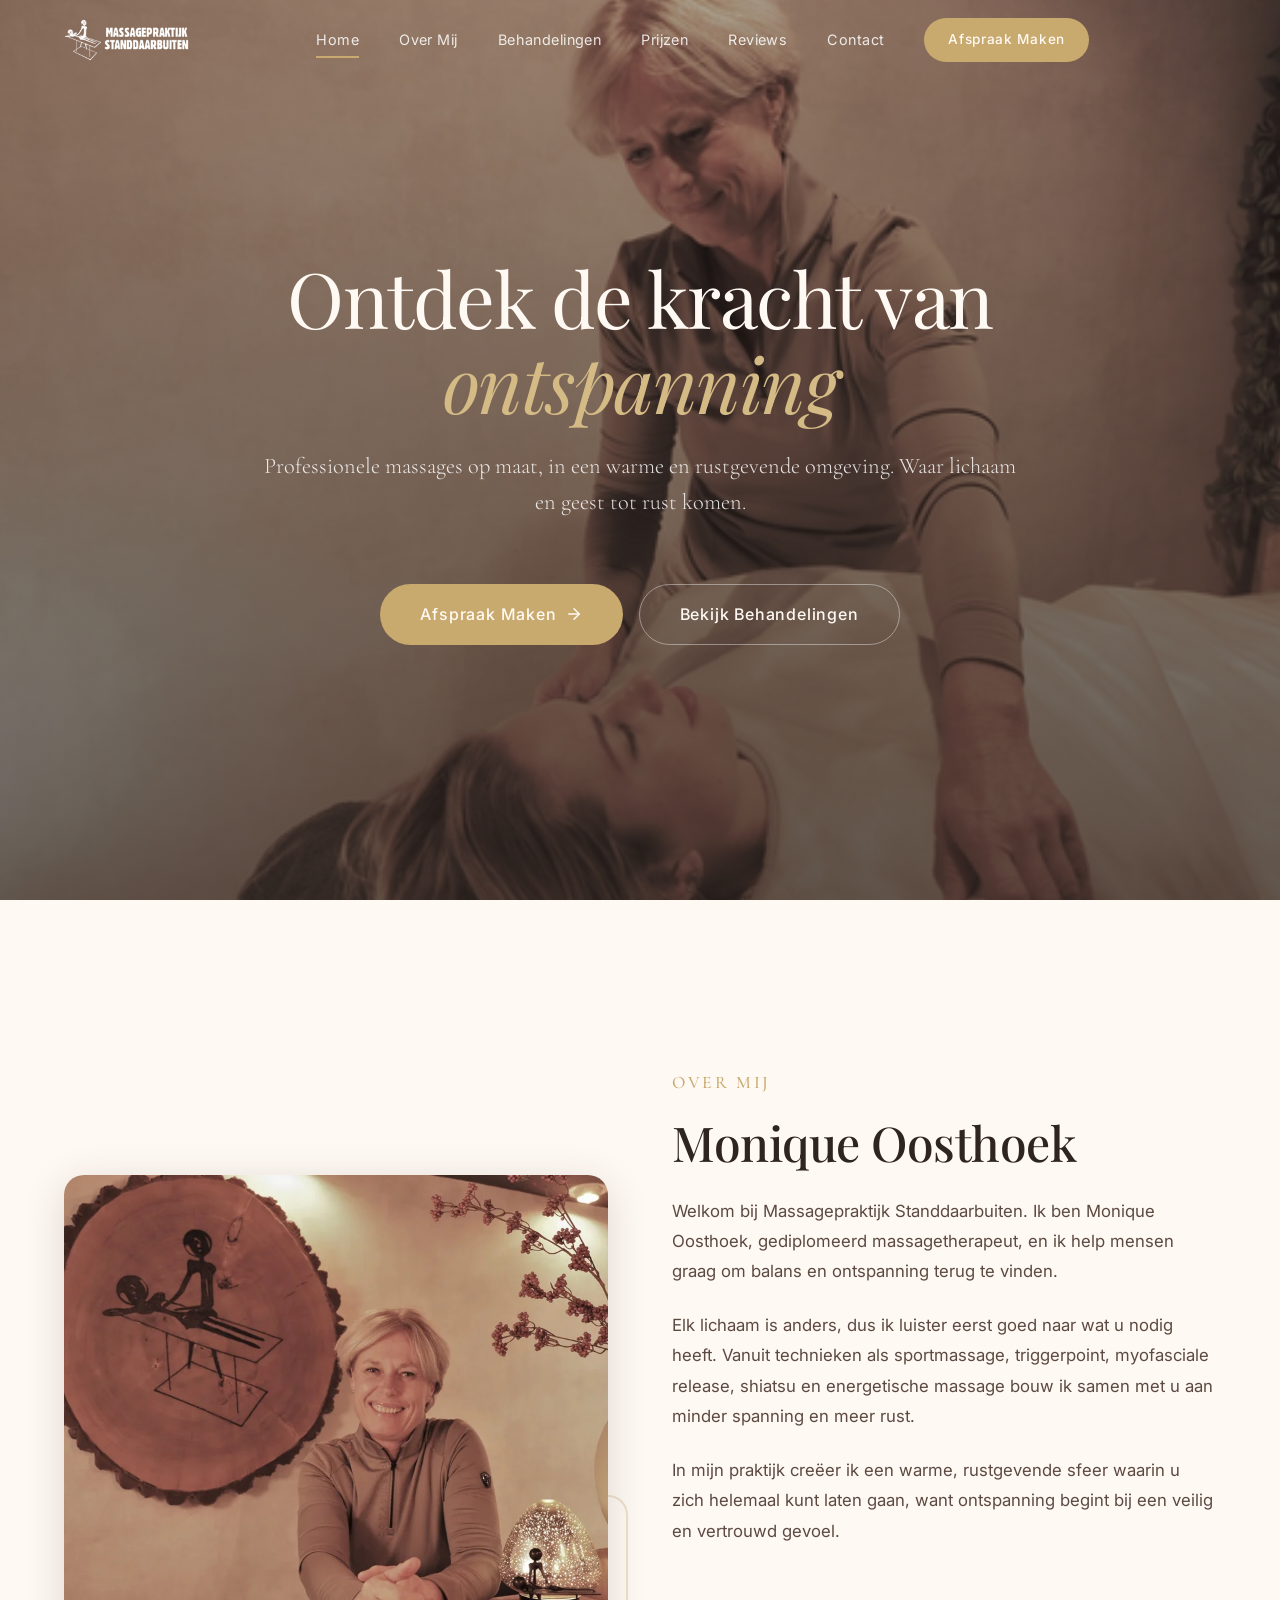
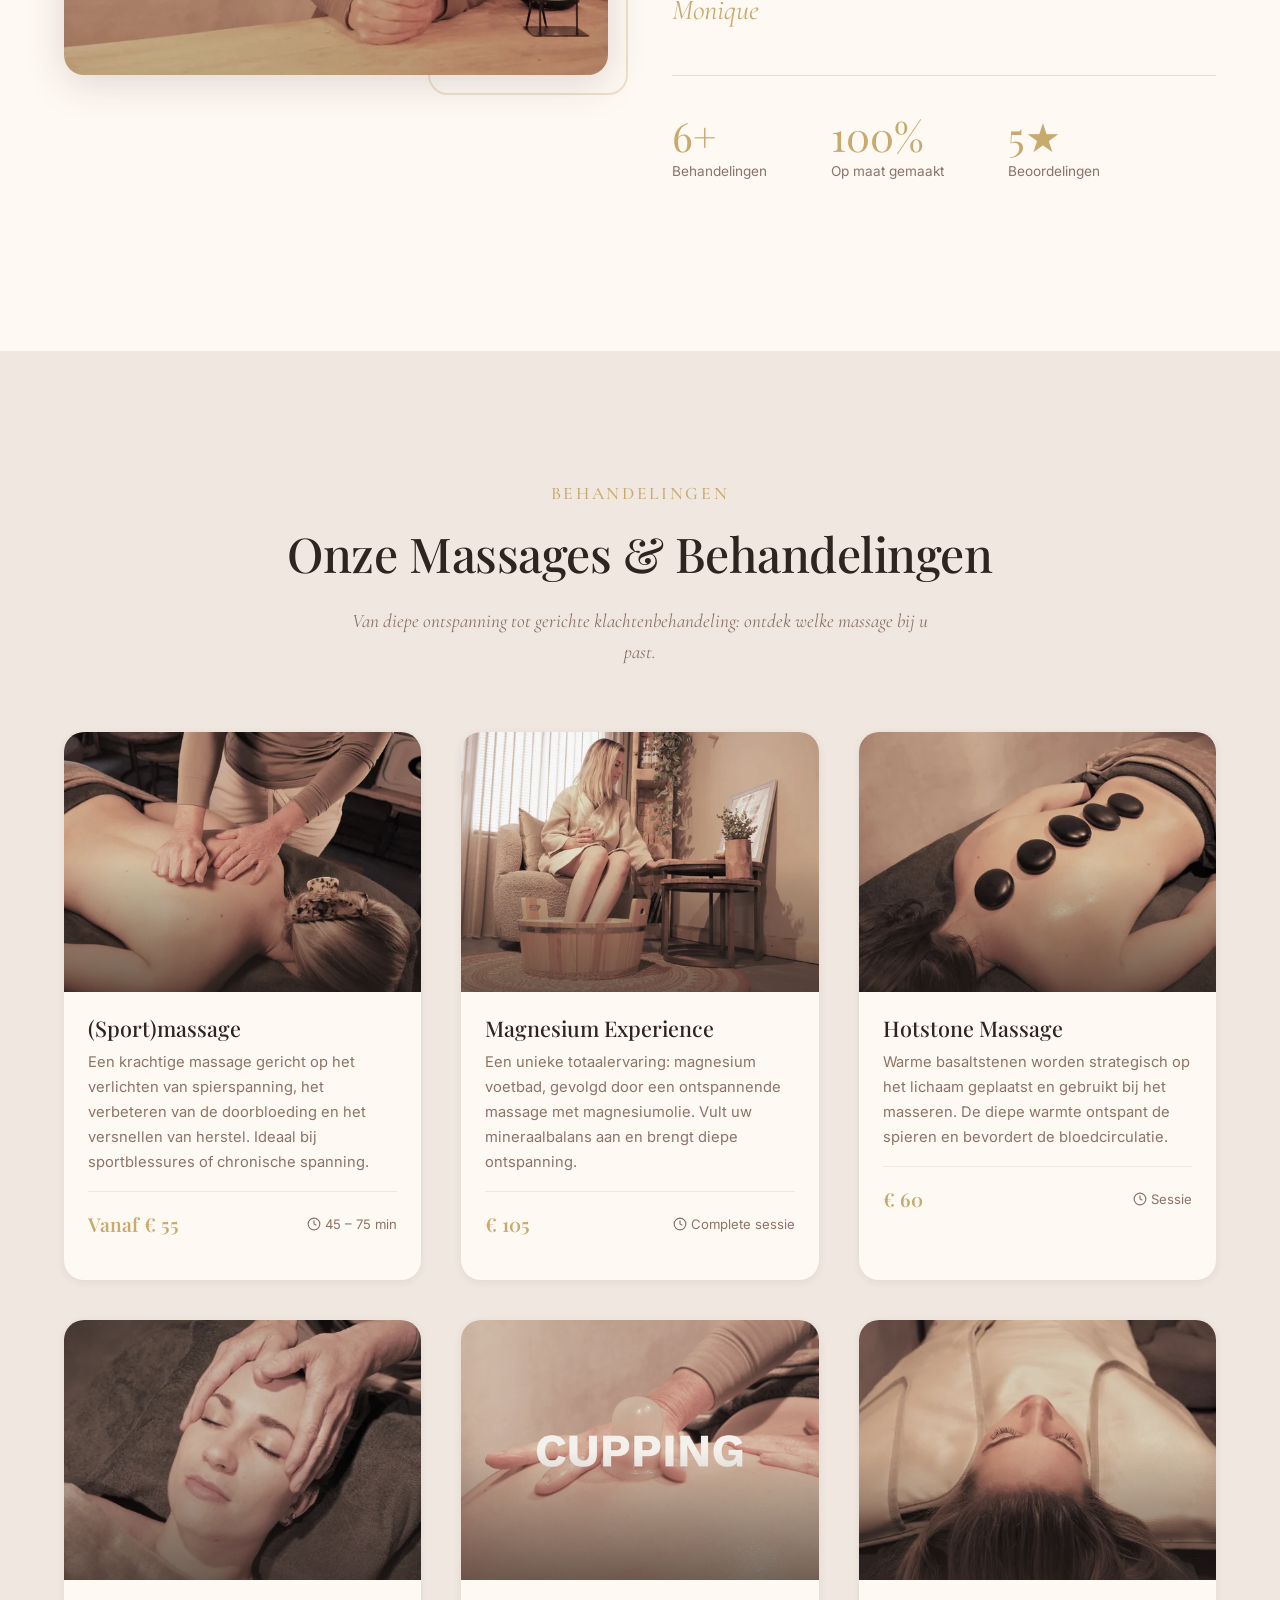
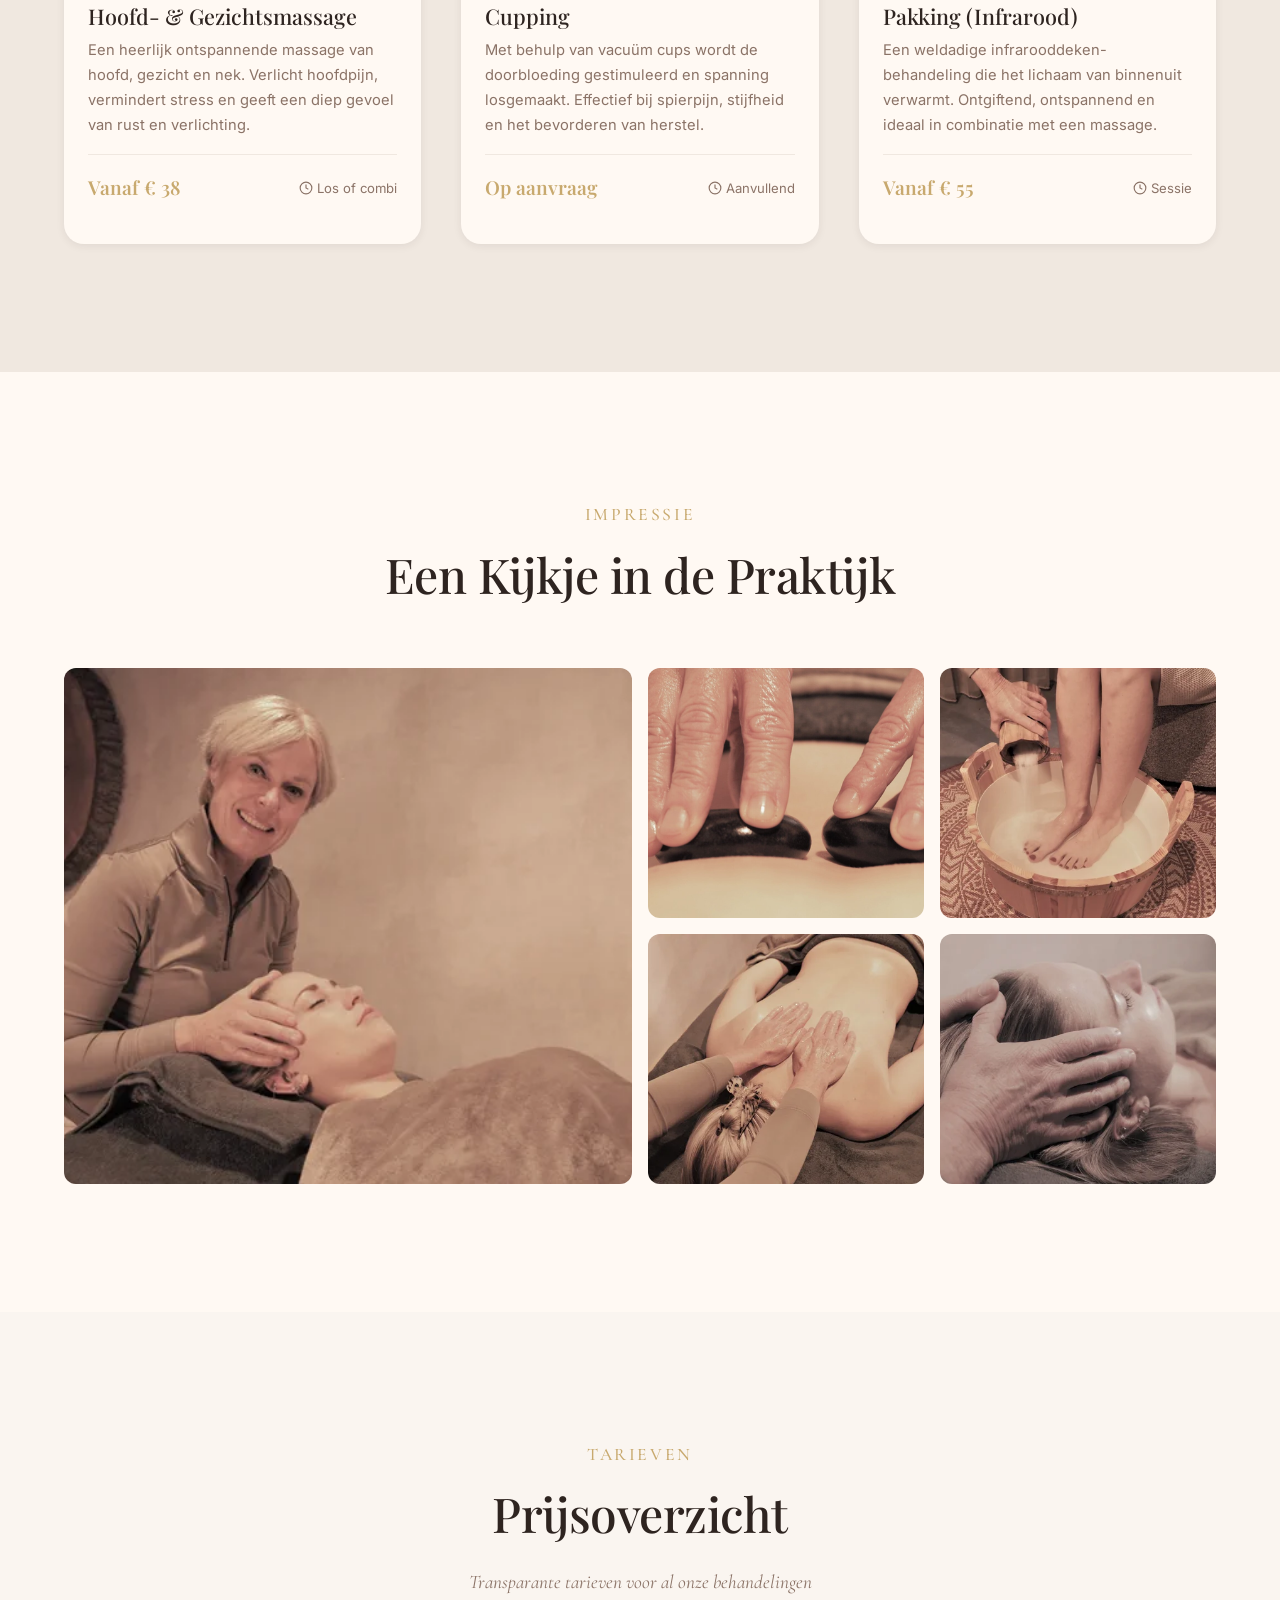
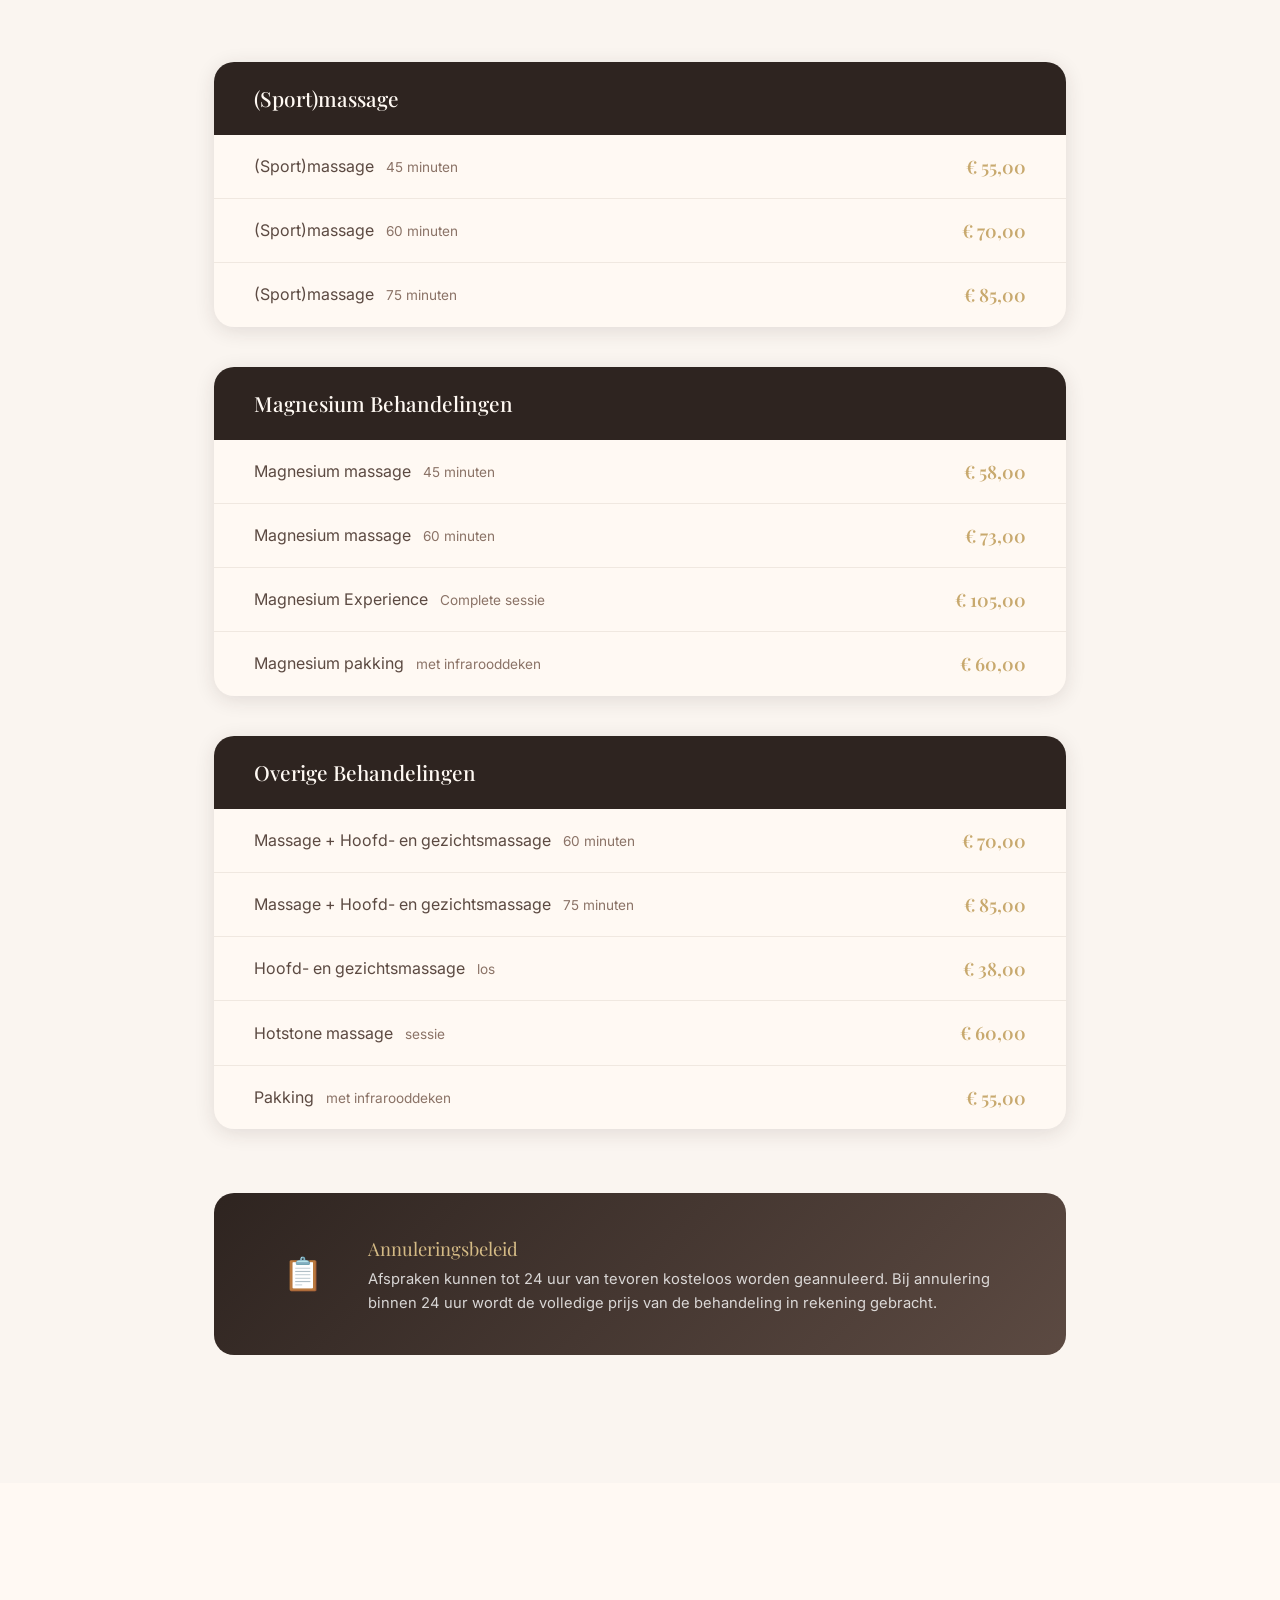
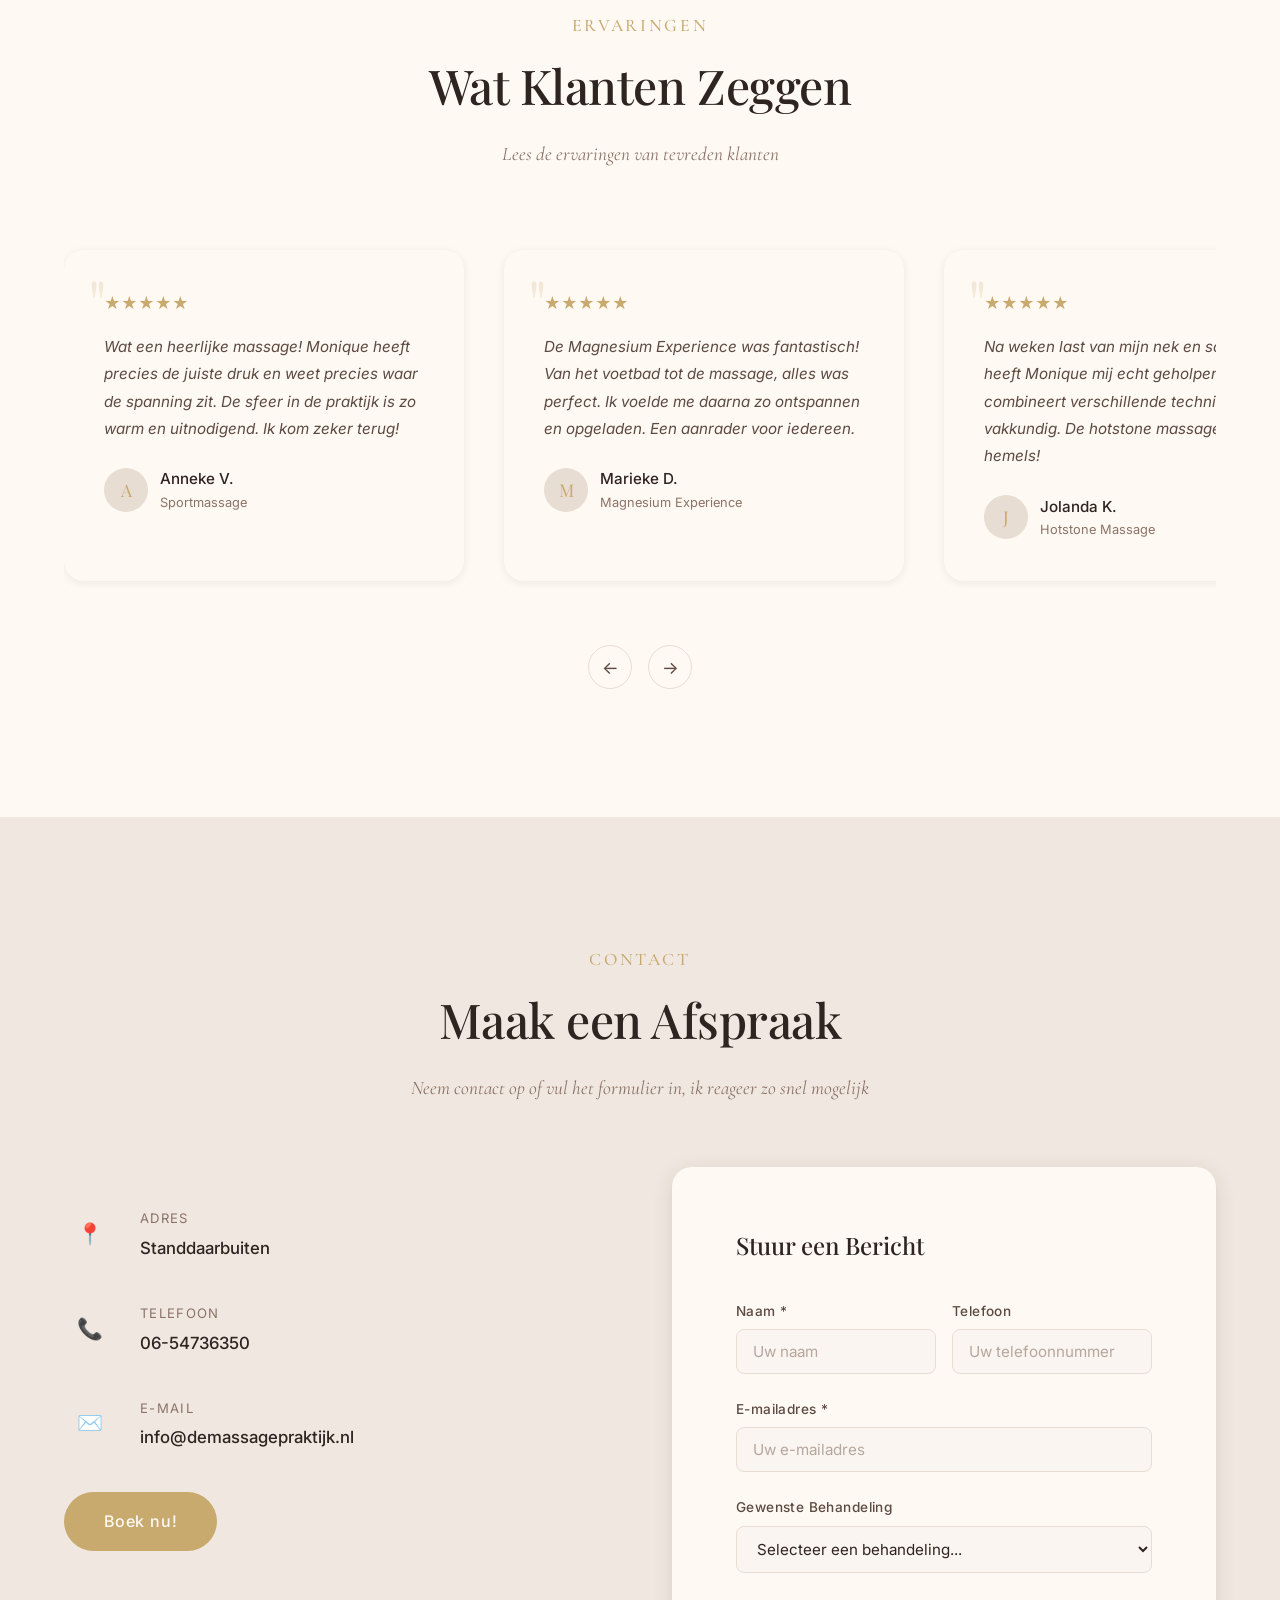
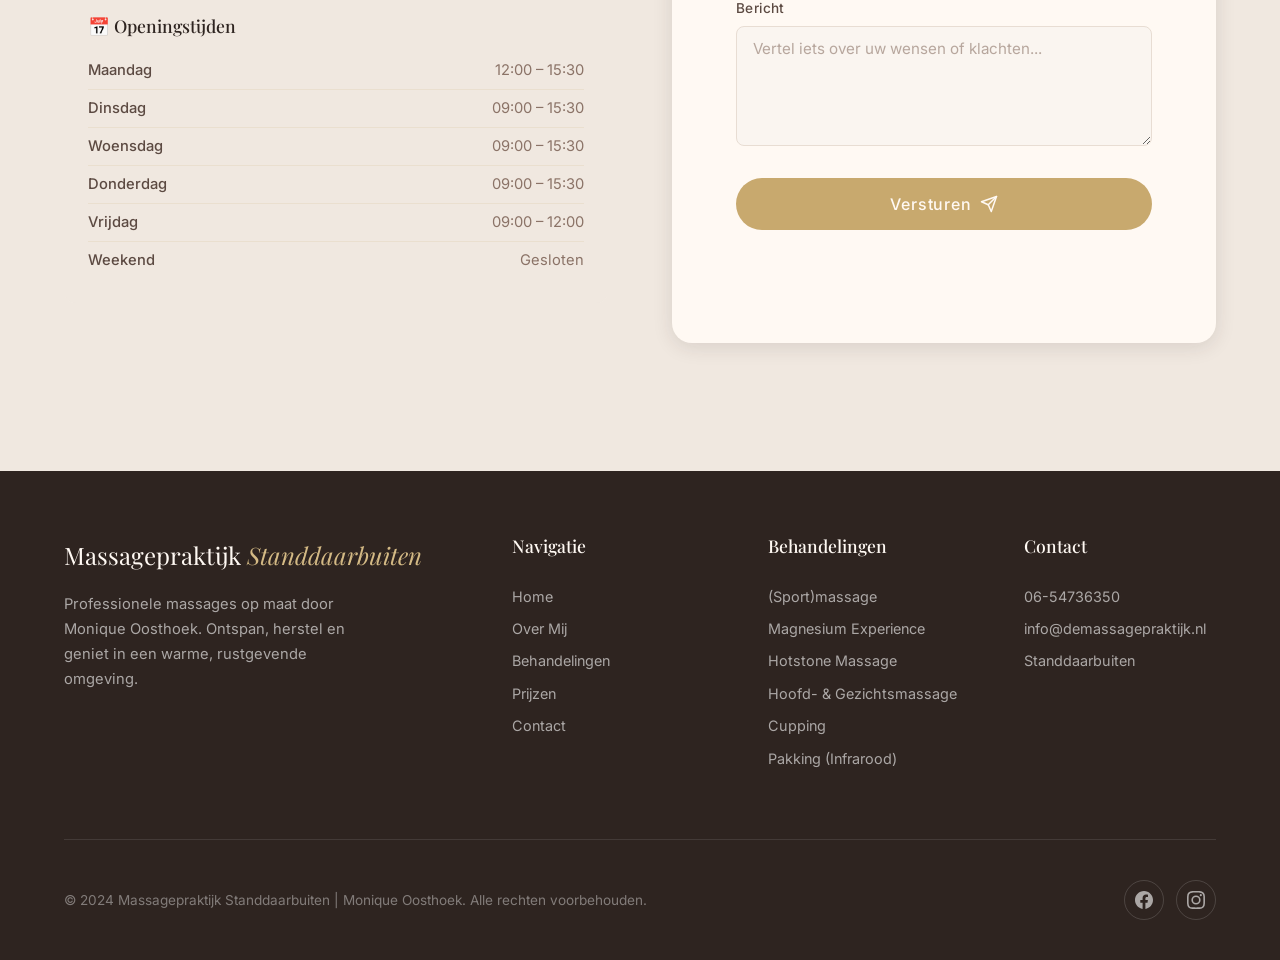
==== commit a7799349: "Contactformulier naar info@demassagepraktijk.nl en boekingslinks naar Salonsoft" ====
--- a/index.html
+++ b/index.html
@@ -32,7 +32,7 @@
         <a href="#prijzen" class="nav__link">Prijzen</a>
         <a href="#reviews" class="nav__link">Reviews</a>
         <a href="#contact" class="nav__link">Contact</a>
-        <a href="#contact" class="nav__cta">Afspraak Maken</a>
+        <a href="#contact" class="nav__cta" data-booking>Afspraak Maken</a>
       </div>
 
       <button class="nav__toggle" id="navToggle" aria-label="Menu openen">
@@ -62,7 +62,7 @@
         Waar lichaam en geest tot rust komen.
       </p>
       <div class="hero__actions">
-        <a href="#contact" class="btn btn--primary btn--large">
+        <a href="#contact" class="btn btn--primary btn--large" data-booking>
           Afspraak Maken
           <svg viewBox="0 0 24 24" fill="none" stroke="currentColor" stroke-width="2" stroke-linecap="round" stroke-linejoin="round"><line x1="5" y1="12" x2="19" y2="12"/><polyline points="12 5 19 12 12 19"/></svg>
         </a>
@@ -579,6 +579,11 @@
             </div>
           </div>
 
+          <!-- "Boek nu" knop: zelfde link en stijl als "Afspraak Maken" -->
+          <div class="contact__info-item">
+            <a href="#contact" class="btn btn--primary btn--large" data-booking>Boek nu!</a>
+          </div>
+
           <div class="contact__hours">
             <h4 class="contact__hours-title">📅 Openingstijden</h4>
             <div class="contact__hours-row">
@@ -613,6 +618,8 @@
           <h3 class="contact__form-title">Stuur een Bericht</h3>
 
           <form id="contactForm">
+            <!-- Honeypot tegen spam: onzichtbaar voor bezoekers -->
+            <input type="text" name="_honey" style="display:none" tabindex="-1" autocomplete="off">
             <div class="form-row">
               <div class="form-group">
                 <label for="contact-name">Naam *</label>
@@ -761,7 +768,7 @@
         <h4 class="treatment-modal__subtitle">Goed voor</h4>
         <ul class="treatment-modal__list" id="treatmentModalFor"></ul>
 
-        <a href="#contact" class="btn btn--primary treatment-modal__cta" id="treatmentModalCta">
+        <a href="#contact" class="btn btn--primary treatment-modal__cta" id="treatmentModalCta" data-booking>
           Afspraak Maken
           <svg viewBox="0 0 24 24" fill="none" stroke="currentColor" stroke-width="2" stroke-linecap="round" stroke-linejoin="round"><line x1="5" y1="12" x2="19" y2="12"/><polyline points="12 5 19 12 12 19"/></svg>
         </a>
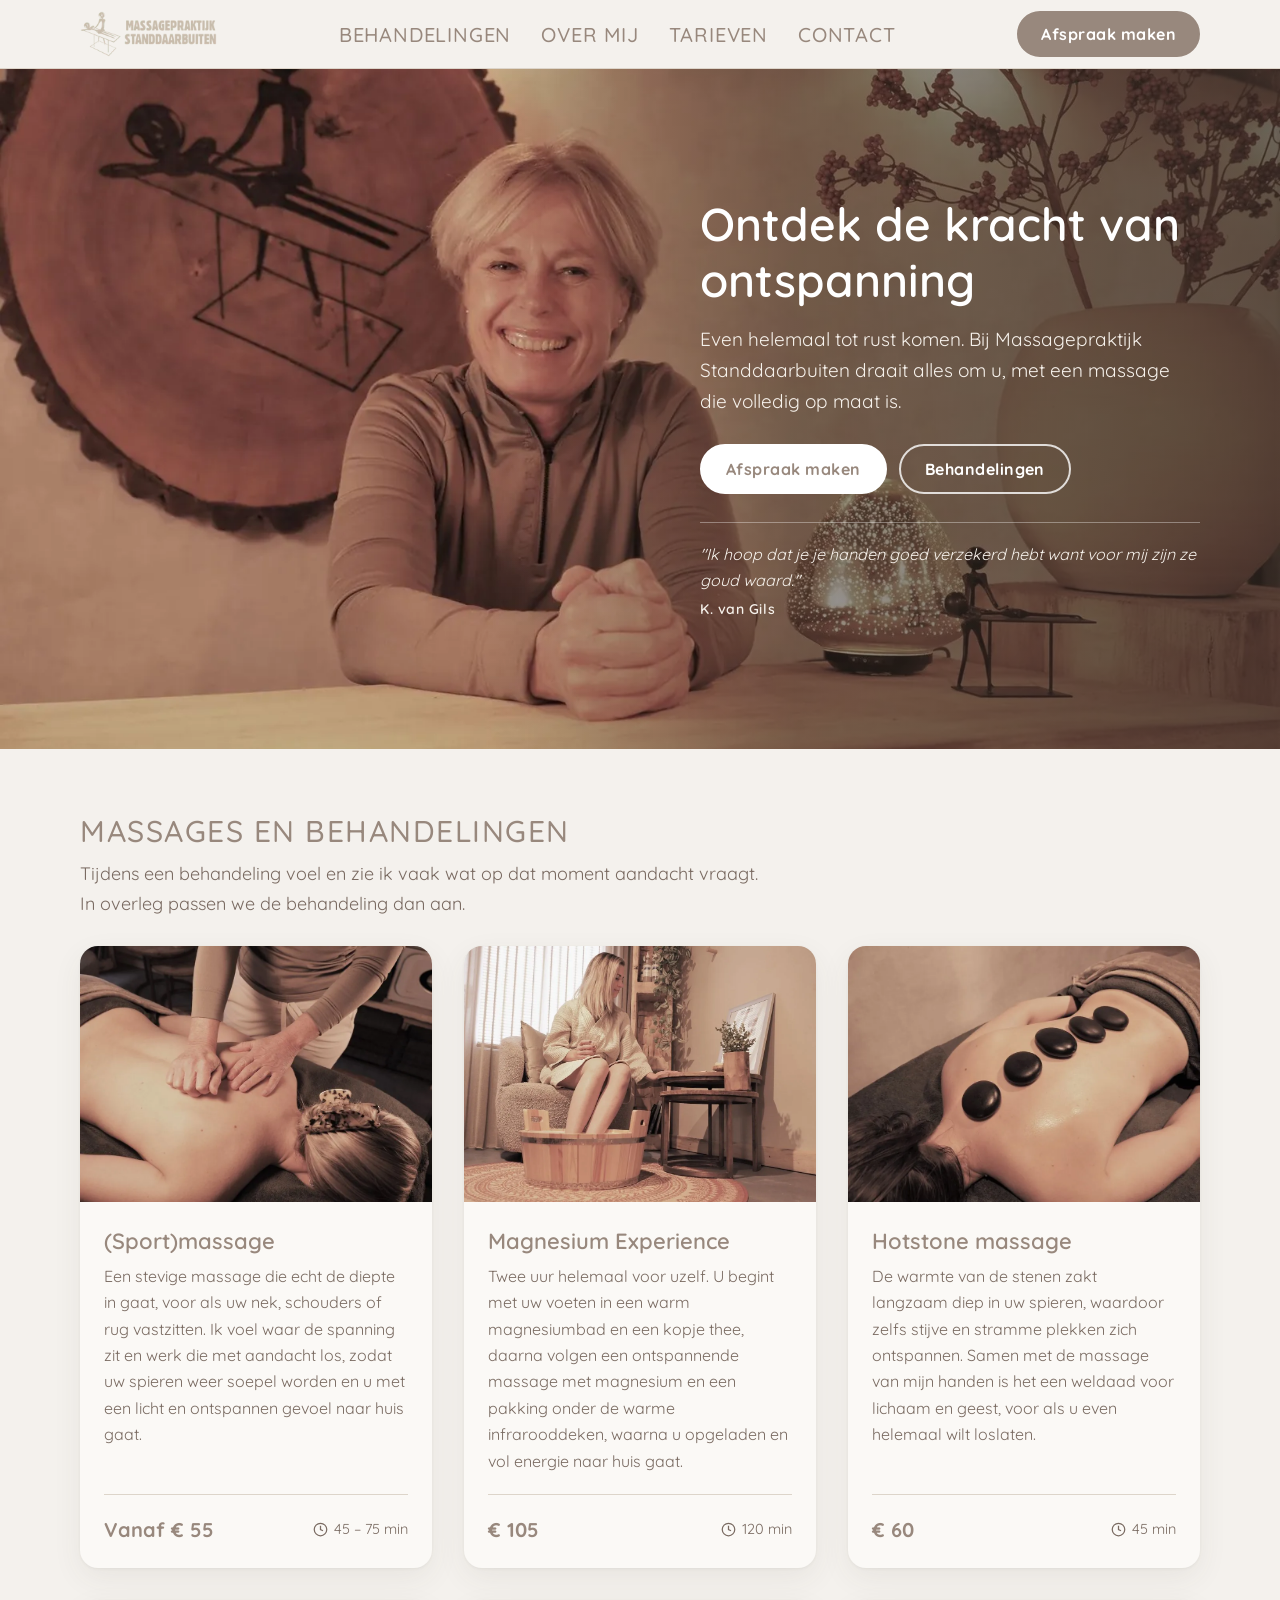
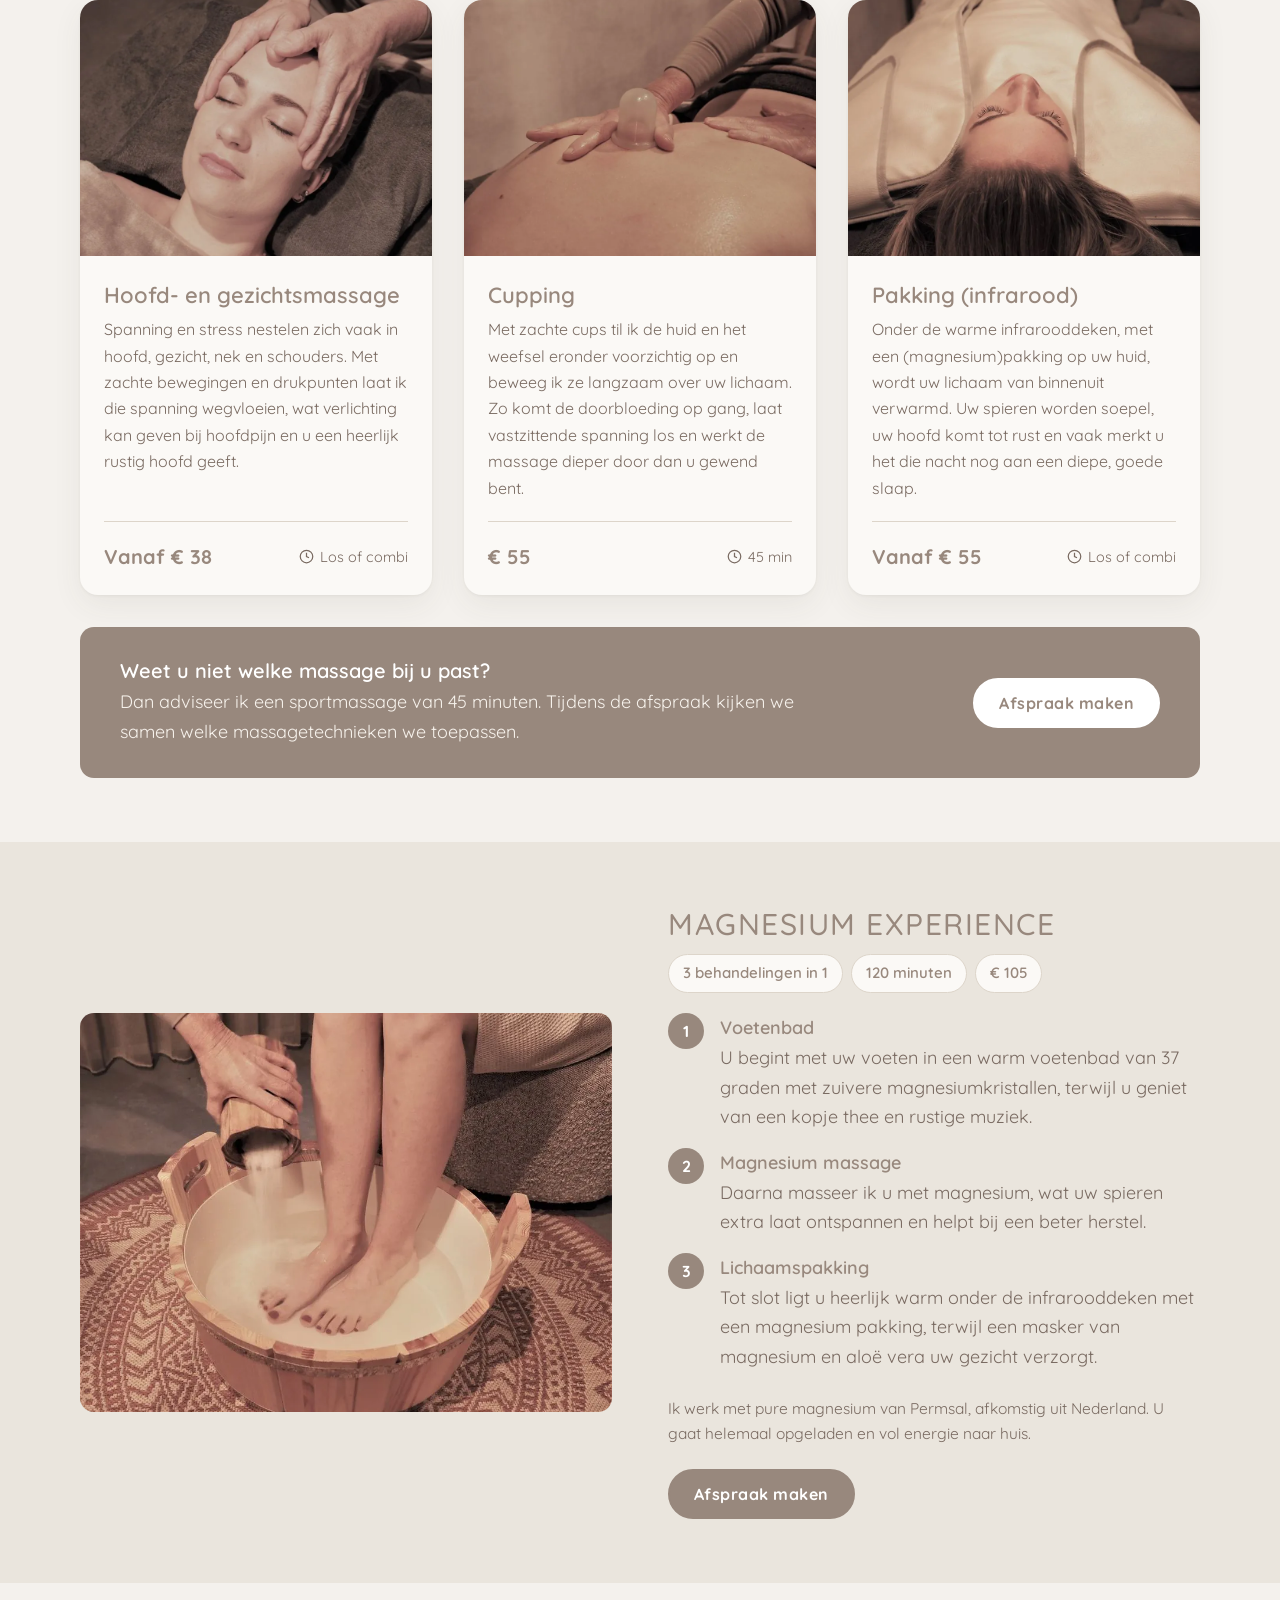
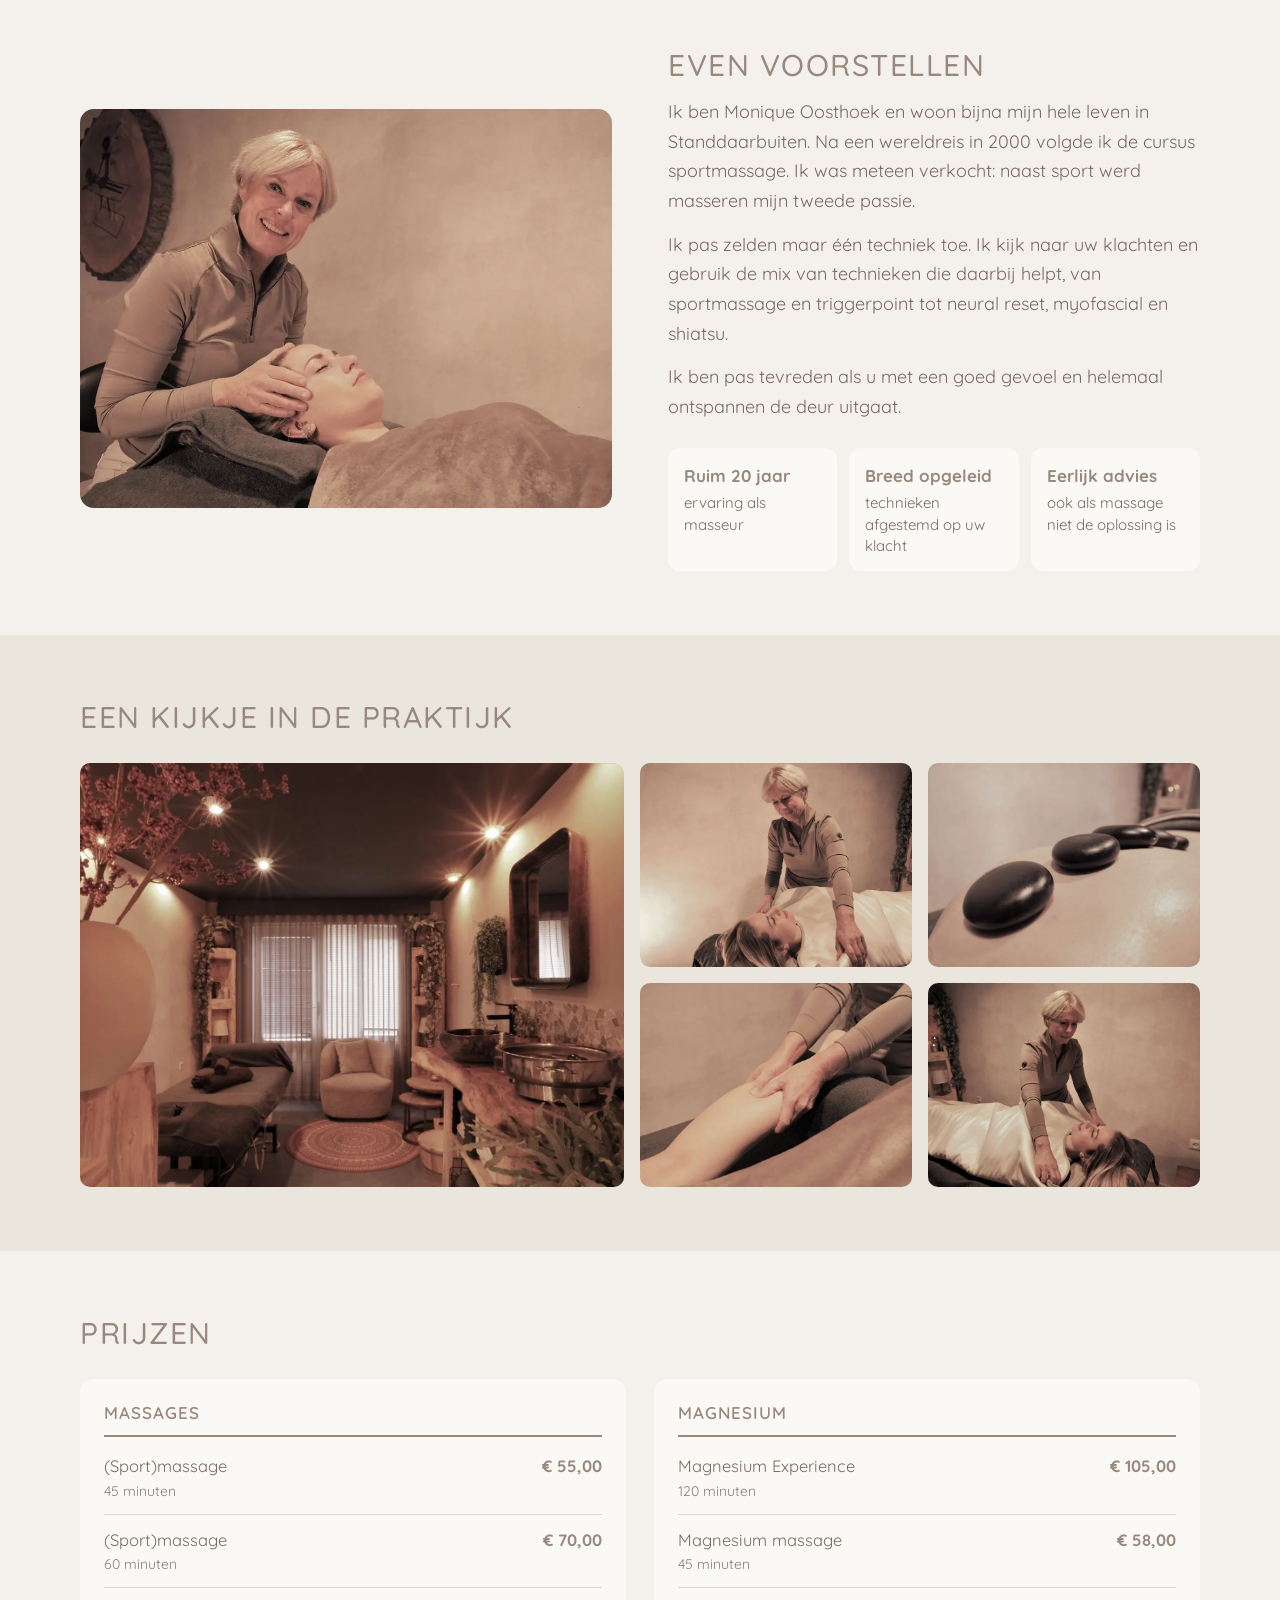
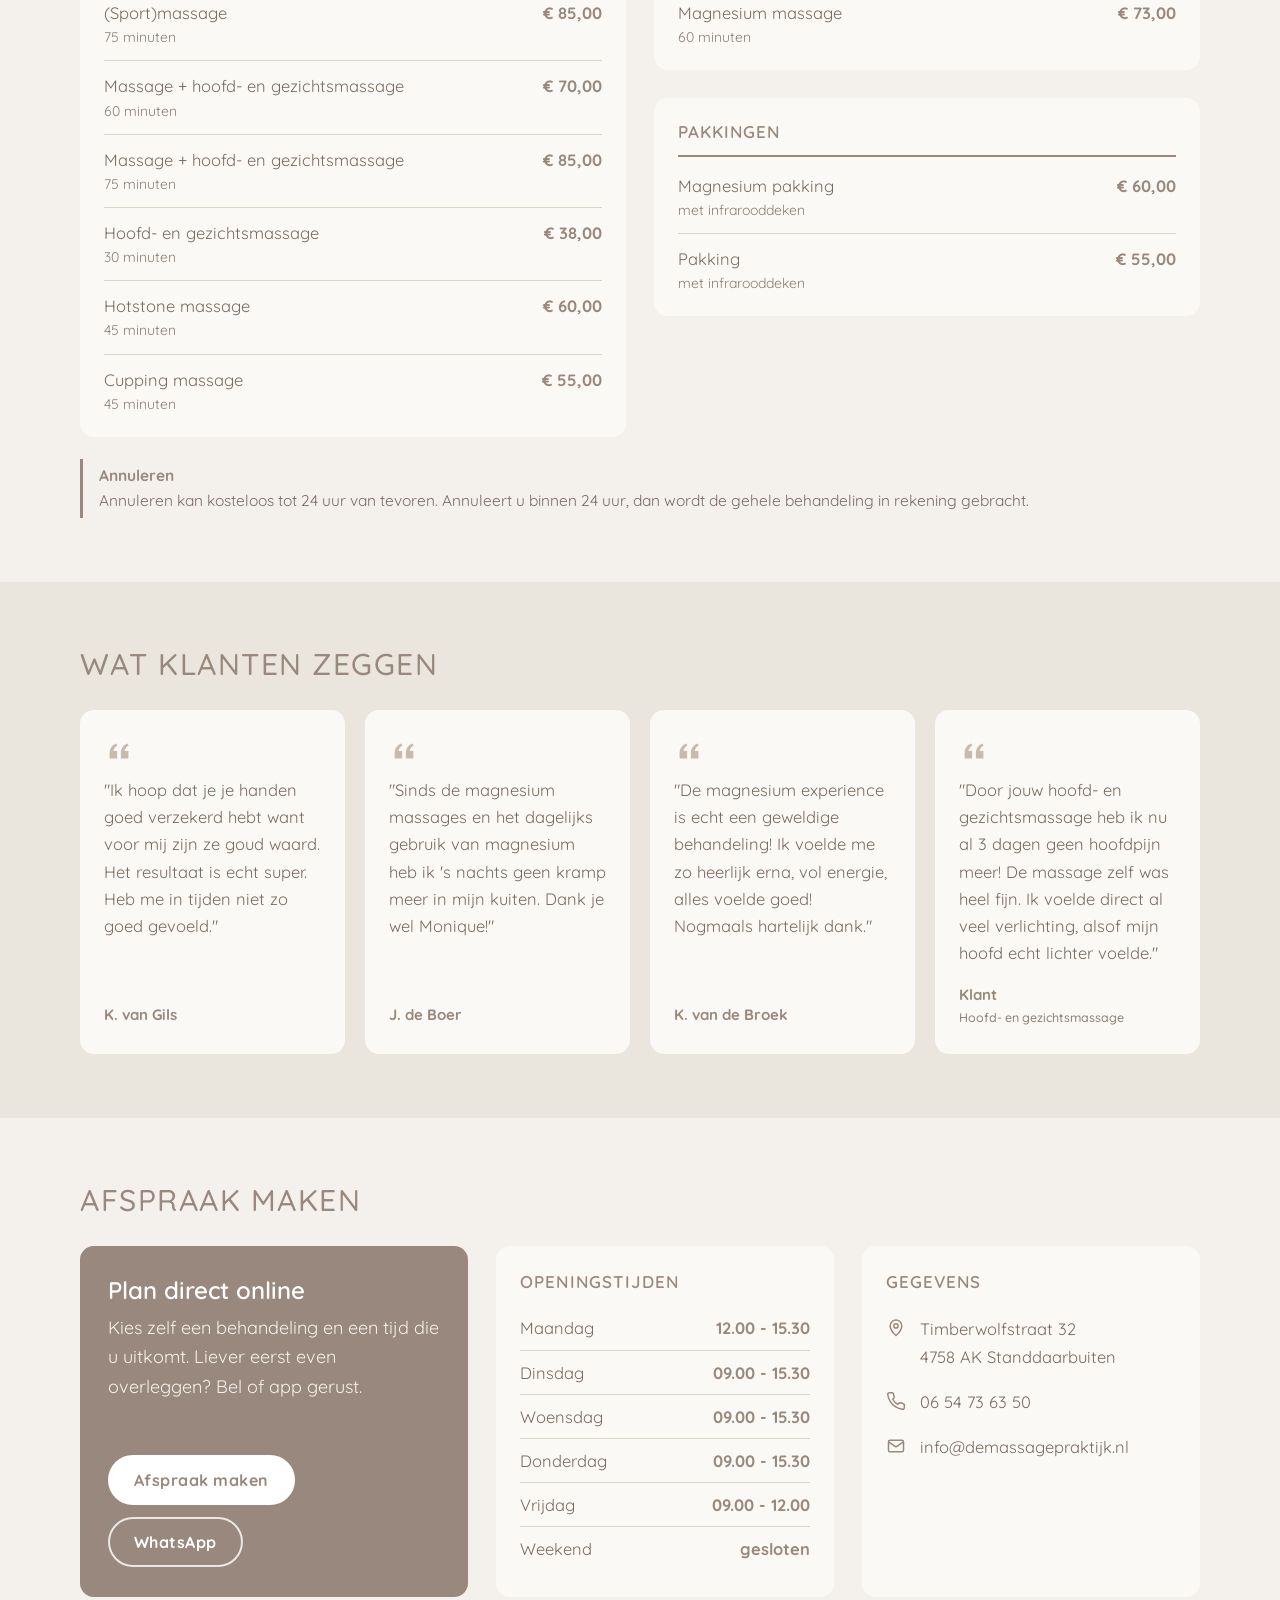
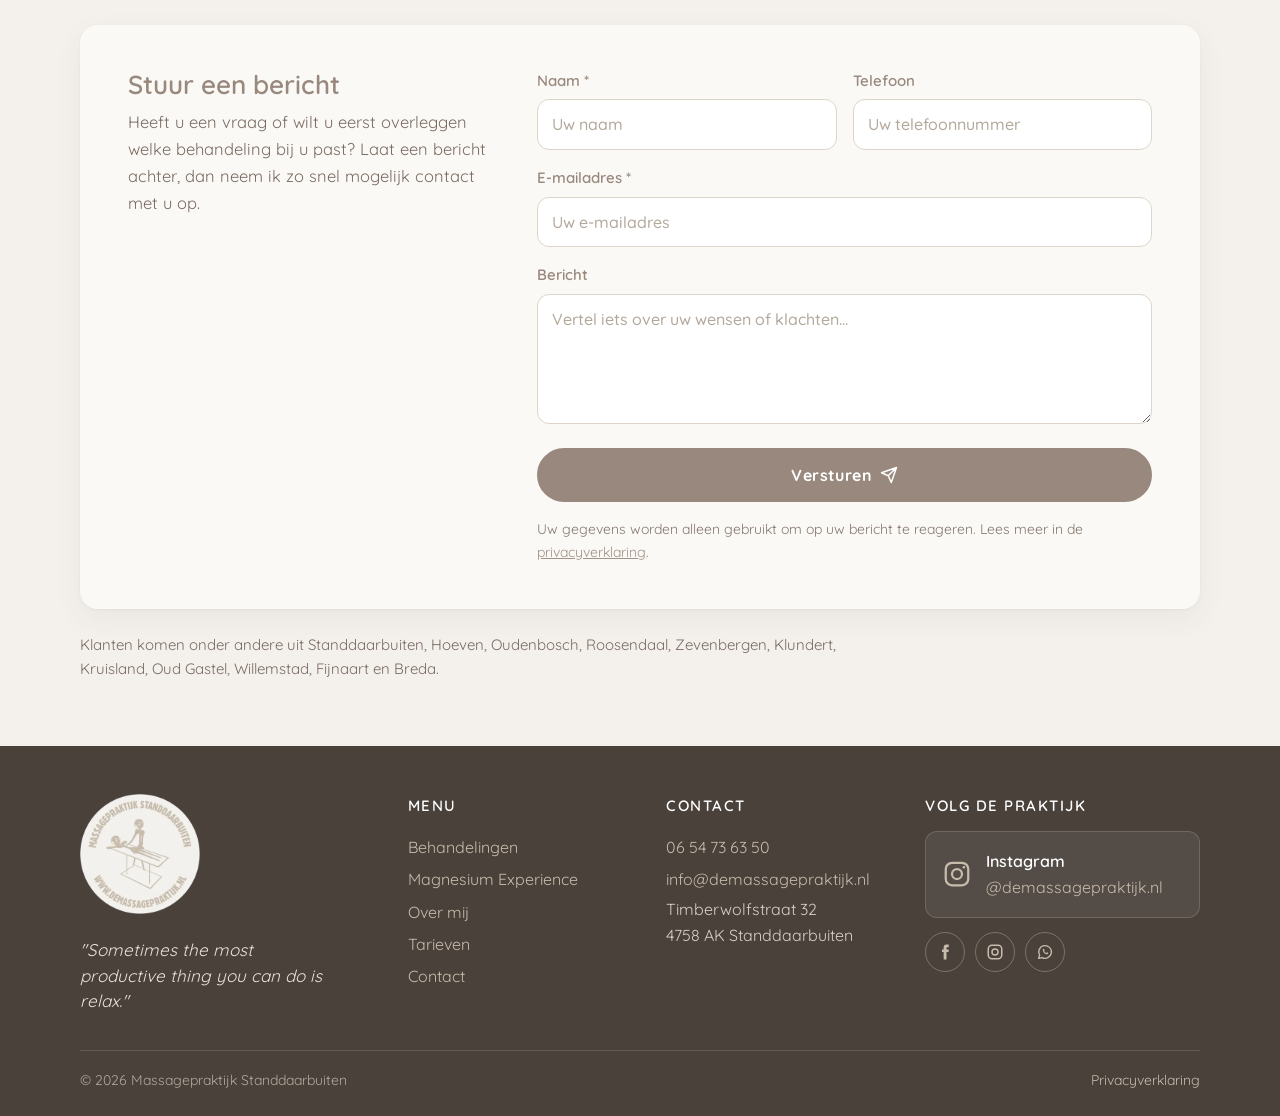
==== commit b63b6e0d: "Definitieve website" ====
--- a/index.html
+++ b/index.html
@@ -1,782 +1,802 @@
-<!DOCTYPE html>
+﻿<!DOCTYPE html>
 <html lang="nl">
 <head>
-  <meta charset="UTF-8">
-  <meta name="viewport" content="width=device-width, initial-scale=1.0">
-  <meta name="description" content="Massagepraktijk Standdaarbuiten: professionele massages door Monique Oosthoek. Sportmassage, Magnesium Experience, Hotstone, Hoofd- en gezichtsmassage, Cupping en Infrarood Pakking.">
-  <meta name="keywords" content="massagepraktijk, Standdaarbuiten, sportmassage, magnesium massage, hotstone, cupping, gezichtsmassage, infrarood pakking, Monique Oosthoek">
-  <meta name="author" content="Massagepraktijk Standdaarbuiten">
-  <meta property="og:title" content="Massagepraktijk Standdaarbuiten | Monique Oosthoek">
-  <meta property="og:description" content="Ervaar totale ontspanning bij Massagepraktijk Standdaarbuiten. Professionele behandelingen afgestemd op uw wensen.">
-  <meta property="og:type" content="website">
-  <title>Massagepraktijk Standdaarbuiten | Monique Oosthoek</title>
-  <link rel="stylesheet" href="styles.css">
-  <!-- Favicon placeholder -->
-  <link rel="icon" type="image/svg+xml" href="data:image/svg+xml,<svg xmlns='http://www.w3.org/2000/svg' viewBox='0 0 100 100'><text y='.9em' font-size='90'>💆</text></svg>">
+<meta charset="UTF-8">
+<meta name="viewport" content="width=device-width, initial-scale=1">
+<title>Massagepraktijk Standdaarbuiten | Sportmassage, hotstone en magnesium</title>
+<meta name="description" content="Massagepraktijk in Standdaarbuiten met ruim 20 jaar ervaring. Sportmassage, ontspanningsmassage, hotstone, cupping, hoofd- en gezichtsmassage en de Magnesium Experience. Plan online een afspraak.">
+<link rel="canonical" href="https://www.demassagepraktijk.nl/">
+<meta name="theme-color" content="#f4f1ed">
+<meta property="og:type" content="website">
+<meta property="og:locale" content="nl_NL">
+<meta property="og:site_name" content="Massagepraktijk Standdaarbuiten">
+<meta property="og:title" content="Massagepraktijk Standdaarbuiten | Ontdek de kracht van ontspanning">
+<meta property="og:description" content="Sportmassage, hotstone, cupping en de Magnesium Experience in Standdaarbuiten. Ruim 20 jaar ervaring. Plan online een afspraak.">
+<meta property="og:url" content="https://www.demassagepraktijk.nl/">
+<meta property="og:image" content="https://www.demassagepraktijk.nl/img/og.jpg">
+<meta property="og:image:width" content="1200">
+<meta property="og:image:height" content="630">
+<link rel="icon" type="image/png" sizes="32x32" href="favicon-32.png">
+<link rel="icon" href="favicon.ico" sizes="any">
+<link rel="apple-touch-icon" href="apple-touch-icon.png">
+<script type="application/ld+json">
+{
+  "@context": "https://schema.org",
+  "@type": "HealthAndBeautyBusiness",
+  "name": "Massagepraktijk Standdaarbuiten",
+  "alternateName": "De Massagepraktijk",
+  "url": "https://www.demassagepraktijk.nl/",
+  "telephone": "+31654736350",
+  "email": "info@demassagepraktijk.nl",
+  "priceRange": "€38 - €105",
+  "founder": {"@type": "Person", "name": "Monique Oosthoek"},
+  "address": {"@type": "PostalAddress", "streetAddress": "Timberwolfstraat 32", "postalCode": "4758 AK", "addressLocality": "Standdaarbuiten", "addressCountry": "NL"},
+  "areaServed": ["Standdaarbuiten","Hoeven","Oudenbosch","Roosendaal","Zevenbergen","Klundert","Kruisland","Oud Gastel","Willemstad","Fijnaart","Breda"],
+  "openingHoursSpecification": [
+    {"@type": "OpeningHoursSpecification", "dayOfWeek": "Monday", "opens": "12:00", "closes": "15:30"},
+    {"@type": "OpeningHoursSpecification", "dayOfWeek": ["Tuesday","Wednesday","Thursday"], "opens": "09:00", "closes": "15:30"},
+    {"@type": "OpeningHoursSpecification", "dayOfWeek": "Friday", "opens": "09:00", "closes": "12:00"}
+  ],
+  "sameAs": ["https://www.instagram.com/demassagepraktijk.nl/","https://www.facebook.com/massagepraktijkstanddaarbuiten"],
+  "hasOfferCatalog": {"@type": "OfferCatalog", "name": "Behandelingen", "itemListElement": [
+    {"@type": "Offer", "itemOffered": {"@type": "Service", "name": "Sportmassage"}, "price": "55.00", "priceCurrency": "EUR"},
+    {"@type": "Offer", "itemOffered": {"@type": "Service", "name": "Ontspanningsmassage"}, "price": "55.00", "priceCurrency": "EUR"},
+    {"@type": "Offer", "itemOffered": {"@type": "Service", "name": "Hotstone massage"}, "price": "60.00", "priceCurrency": "EUR"},
+    {"@type": "Offer", "itemOffered": {"@type": "Service", "name": "Hoofd- en gezichtsmassage"}, "price": "38.00", "priceCurrency": "EUR"},
+    {"@type": "Offer", "itemOffered": {"@type": "Service", "name": "Cupping massage"}, "price": "55.00", "priceCurrency": "EUR"},
+    {"@type": "Offer", "itemOffered": {"@type": "Service", "name": "Pakking met infrarooddeken"}, "price": "55.00", "priceCurrency": "EUR"},
+    {"@type": "Offer", "itemOffered": {"@type": "Service", "name": "Magnesium Experience"}, "price": "105.00", "priceCurrency": "EUR"}
+  ]}
+}
+</script>
+<link rel="preload" href="fonts/quicksand-latin.woff2" as="font" type="font/woff2" crossorigin>
+<link rel="stylesheet" href="fonts/fonts.css">
+<style>
+:root{
+  --bg:#f4f1ed;        /* achtergrond (oude site) */
+  --bg2:#eae5dd;       /* afwisselende sectie */
+  --kaart:#fbf9f6;
+  --merk:#98887d;      /* koppen, menu, knoppen (oude site) */
+  --merk-hover:#a3958b;
+  --tekst:#7a6b62;     /* lopende tekst: iets donkerder dan #98887d voor leesbaarheid */
+  --donker:#4a413b;    /* footer */
+  --footer-link:#c7bbac;
+  --lijn:#ddd5ca;
+  --r:14px;
+}
+*{box-sizing:border-box;margin:0;padding:0}
+html{scroll-behavior:smooth;scroll-padding-top:70px}
+body{font-family:'Quicksand',system-ui,sans-serif;font-size:18px;line-height:1.65;color:var(--tekst);background:var(--bg);-webkit-font-smoothing:antialiased}
+img{display:block;max-width:100%}
+a{color:inherit}
+.wrap{width:100%;max-width:1160px;margin:0 auto;padding:0 20px}
+section{padding:48px 0}
+@media(min-width:960px){section{padding:64px 0}}
+.alt{background:var(--bg2)}
+h1,h2,h3{color:var(--merk);font-weight:600;line-height:1.2}
+h2{font-size:26px;text-transform:uppercase;letter-spacing:.05em;font-weight:500}
+@media(min-width:960px){h2{font-size:30px}}
+h3{font-size:20px}
+.kop{max-width:680px;margin-bottom:28px}
+.kop p{margin-top:10px}
+.label{display:block;font-size:14px;font-weight:700;letter-spacing:.14em;text-transform:uppercase;color:var(--merk-hover);margin-bottom:6px}
+
+/* knoppen */
+.btn{display:inline-flex;align-items:center;justify-content:center;gap:8px;font:700 16px/1 'Quicksand',sans-serif;letter-spacing:.03em;text-decoration:none;padding:15px 24px;border-radius:999px;border:2px solid var(--merk);background:var(--merk);color:#fff;transition:background .2s,border-color .2s,color .2s;cursor:pointer;white-space:nowrap}
+.btn:hover{background:var(--tekst);border-color:var(--tekst)}
+.btn--licht{background:#fff;border-color:#fff;color:var(--merk)}
+.btn--licht:hover{background:var(--bg);border-color:var(--bg);color:var(--tekst)}
+.btn--rand{background:transparent;color:#fff;border-color:rgba(255,255,255,.8)}
+.btn--rand:hover{background:#fff;color:var(--merk);border-color:#fff}
+.btn svg{width:18px;height:18px}
+.knoppen{display:flex;flex-wrap:wrap;gap:12px}
+
+/* header */
+.nav{position:sticky;top:0;z-index:50;background:var(--bg);border-bottom:1px solid var(--lijn)}
+.nav .wrap{height:60px;display:flex;align-items:center;justify-content:space-between;gap:16px}
+.logo img{height:40px;width:auto}
+.menu{display:none;list-style:none;gap:30px}
+.menu a{text-decoration:none;text-transform:uppercase;font-size:18px;font-weight:500;letter-spacing:.04em;color:var(--merk)}
+.menu a:hover{color:var(--tekst)}
+.nav-rechts{display:flex;align-items:center;gap:10px}
+.nav .btn{padding:11px 18px;font-size:15px}
+.hamburger{width:42px;height:42px;border:0;background:none;display:flex;flex-direction:column;justify-content:center;align-items:center;gap:5px;cursor:pointer}
+.hamburger span{width:22px;height:2px;background:var(--merk);border-radius:2px}
+.mobiel-menu{display:none;border-top:1px solid var(--lijn);background:var(--bg)}
+.mobiel-menu.open{display:block}
+.mobiel-menu a{display:block;padding:14px 20px;text-decoration:none;text-transform:uppercase;letter-spacing:.04em;color:var(--merk);border-bottom:1px solid var(--lijn)}
+@media(min-width:960px){
+  .nav .wrap{height:68px}
+  .logo img{height:46px}
+  .menu{display:flex}
+  .hamburger,.mobiel-menu,.mobiel-menu.open{display:none}
+  .nav .btn{padding:13px 22px;font-size:16px}
+}
+@media(min-width:1180px){.menu a{font-size:20px}}
+
+/* banner */
+.hero{position:relative;padding:0;display:flex;align-items:center;min-height:min(80vh,680px);color:#fff;overflow:hidden}
+.hero>img{position:absolute;inset:0;width:100%;height:100%;object-fit:cover;object-position:30% 30%}
+.hero::after{content:"";position:absolute;inset:0;background:linear-gradient(270deg,rgba(52,42,36,.72) 0%,rgba(52,42,36,.5) 38%,rgba(52,42,36,0) 62%)}
+.hero .wrap{position:relative;z-index:1;display:flex;justify-content:flex-end}
+.hero-tekst{max-width:500px}
+.hero h1{color:#fff;font-size:46px;font-weight:600;margin-bottom:16px}
+.hero p{font-size:19px;margin-bottom:26px;color:#f6f1eb}
+.hero-review{margin-top:28px;padding-top:18px;border-top:1px solid rgba(255,255,255,.35);font-size:16px;font-style:italic;color:#f6f1eb}
+.hero-review b{display:block;font-style:normal;font-weight:600;margin-top:4px;font-size:14px;letter-spacing:.04em}
+@media(max-width:719px){
+  .hero{min-height:0;align-items:flex-end}
+  .hero>img{object-position:28% 0}
+  .hero::after{background:linear-gradient(0deg,rgba(52,42,36,.82) 0%,rgba(52,42,36,.6) 55%,rgba(52,42,36,0) 82%)}
+  .hero .wrap{padding-top:170px;padding-bottom:30px;justify-content:flex-start}
+  .hero h1{font-size:31px;margin-bottom:10px}
+  .hero p{font-size:17px;margin-bottom:20px}
+  .hero .btn{padding:14px 20px;font-size:15px}
+  .hero-review,.badges{display:none}
+}
+
+/* behandelingen (opzet zoals de eerste mockup) */
+.grid3{display:grid;gap:24px;grid-template-columns:1fr}
+@media(min-width:640px){.grid3{grid-template-columns:1fr 1fr}}
+@media(min-width:960px){.grid3{grid-template-columns:repeat(3,1fr);gap:32px}}
+.kaart{position:relative;background:var(--kaart);border-radius:18px;overflow:hidden;display:flex;flex-direction:column;cursor:pointer;box-shadow:0 1px 3px rgba(74,65,59,.06),0 10px 30px rgba(74,65,59,.07);transition:transform .25s,box-shadow .25s}
+.kaart:hover{transform:translateY(-4px);box-shadow:0 2px 6px rgba(74,65,59,.08),0 18px 40px rgba(74,65,59,.13)}
+.kaart-foto{aspect-ratio:11/8;overflow:hidden}
+.kaart-foto img{width:100%;height:100%;object-fit:cover;transition:transform .6s}
+.kaart:hover .kaart-foto img{transform:scale(1.05)}
+.kaart-body{padding:26px 24px 22px;display:flex;flex-direction:column;flex:1}
+.kaart-body h3{font-size:22px;font-weight:600;margin-bottom:8px}
+.kaart-body p{font-size:16px;line-height:1.65;flex:1}
+.prijs{display:flex;justify-content:space-between;align-items:center;margin-top:20px;padding-top:18px;border-top:1px solid var(--lijn)}
+.prijs strong{font-size:20px;color:var(--merk);font-weight:700}
+.duur{display:inline-flex;align-items:center;gap:6px;font-size:14.5px}
+.duur svg{width:15px;height:15px}
+.meer{position:absolute;inset:0;background:none;border:0;cursor:pointer;border-radius:18px}
+.meer:focus-visible{outline:2px solid var(--merk);outline-offset:2px}
+.sr{position:absolute;width:1px;height:1px;overflow:hidden;clip:rect(0 0 0 0);white-space:nowrap}
+/* behandeling-popup (foto links, info rechts) */
+.popup{border:0;padding:0;margin:auto;width:min(860px,calc(100% - 32px));height:auto;border-radius:20px;background:var(--kaart);color:var(--tekst);overflow:hidden;box-shadow:0 24px 60px rgba(40,32,28,.35)}
+.popup::backdrop{background:rgba(52,42,36,.65)}
+.popup[open]{display:flex}
+.pop-grid{flex:1;position:relative;padding-left:38%}
+.pop-foto{position:absolute;left:0;top:0;width:38%;height:100%;object-fit:cover}
+.pop-rechts{display:flex;flex-direction:column;max-height:calc(100dvh - 48px)}
+.pop-scroll{flex:1;min-height:0;overflow-y:auto;overscroll-behavior:contain}
+.pop-body{padding:38px 40px 10px}
+.pop-body h3{font-size:28px;margin-bottom:8px;padding-right:40px}
+.pop-meta{display:flex;align-items:center;gap:16px;margin-bottom:18px}
+.pop-meta strong{font-size:20px;color:var(--merk);font-weight:700}
+.pop-body p{font-size:16.5px;margin-bottom:12px}
+.pop-body h4{color:var(--merk);font-size:18px;font-weight:600;margin:20px 0 8px}
+.pop-lijst{list-style:none;display:grid;gap:7px;margin-bottom:8px}
+.pop-lijst li{position:relative;padding-left:22px;font-size:16px}
+.pop-lijst li::before{content:"";position:absolute;left:3px;top:10px;width:7px;height:7px;border-radius:50%;background:var(--merk-hover)}
+.pop-prijzen .rij{font-size:16px;padding:8px 0}
+.pop-voet{padding:16px 40px calc(18px + env(safe-area-inset-bottom));background:var(--kaart)}
+.pop-dicht{position:absolute;top:14px;right:14px;width:42px;height:42px;border-radius:50%;border:0;background:rgba(122,107,98,.75);color:#fff;cursor:pointer;display:flex;align-items:center;justify-content:center;z-index:2}
+.pop-dicht svg{width:20px;height:20px}
+.pop-dicht:focus{outline:none}.pop-dicht:focus-visible{outline:2px solid var(--merk);outline-offset:2px}
+@media(max-width:699px){
+  .popup{width:100%;max-width:100%;height:auto;max-height:92dvh;margin:auto 0 0;border-radius:20px 20px 0 0}
+  .pop-grid{padding-left:0;max-height:92dvh;overflow-y:auto;overscroll-behavior:contain}
+  .pop-foto{position:static;width:100%;height:220px;display:block}
+  .pop-rechts{max-height:none}
+  .pop-scroll{overflow:visible}
+  .pop-voet{position:sticky;bottom:0}
+  .pop-body{padding:22px 20px 6px}
+  .pop-body h3{font-size:24px;padding-right:0}
+  .pop-voet{padding:12px 20px calc(14px + env(safe-area-inset-bottom));border-top:1px solid var(--lijn)}
+  .pop-voet .btn{width:100%}
+}
+body.lock{overflow:hidden}
+.twijfel{margin-top:32px;background:var(--merk);color:#fff;border-radius:var(--r);padding:28px;display:flex;flex-direction:column;gap:18px}
+.twijfel h3{color:#fff;margin-bottom:4px}
+.twijfel p{color:#f6f1eb}
+@media(min-width:860px){.twijfel{flex-direction:row;align-items:center;justify-content:space-between;padding:32px 40px}.twijfel>div{max-width:680px}}
+
+/* experience */
+.duo{display:grid;gap:28px;align-items:center}
+@media(min-width:900px){.duo{grid-template-columns:1fr 1fr;gap:56px}}
+.duo-foto img{width:100%;aspect-ratio:4/3;object-fit:cover;border-radius:var(--r)}
+.meta{display:flex;flex-wrap:wrap;gap:8px;margin:12px 0 20px}
+.meta span{background:var(--kaart);border:1px solid var(--lijn);border-radius:999px;padding:6px 14px;font-size:15px;font-weight:600;color:var(--merk)}
+.stappen{list-style:none;counter-reset:s;margin-bottom:24px}
+.stappen li{counter-increment:s;position:relative;padding-left:52px;margin-bottom:16px}
+.stappen li::before{content:counter(s);position:absolute;left:0;top:0;width:36px;height:36px;border-radius:50%;background:var(--merk);color:#fff;font-weight:700;display:flex;align-items:center;justify-content:center;font-size:16px}
+.stappen b{display:block;color:var(--merk);font-weight:600}
+.klein{font-size:15.5px}
+
+/* tarieven */
+.tarieven{display:grid;gap:22px}
+.tarieven .kolom{display:grid;gap:22px}
+@media(min-width:900px){.tarieven{grid-template-columns:1fr 1fr;gap:28px;align-items:start}.tarieven .kolom{gap:28px}}
+.lijst{background:var(--kaart);border-radius:var(--r);padding:24px 24px 10px}
+.lijst h3{font-size:17px;text-transform:uppercase;letter-spacing:.06em;padding-bottom:12px;border-bottom:2px solid var(--merk);margin-bottom:4px}
+.rij{display:flex;justify-content:space-between;gap:16px;padding:11px 0;border-bottom:1px solid var(--lijn);font-size:16.5px}
+.rij:last-child{border-bottom:0}
+.rij span:last-child{font-weight:700;color:var(--merk);white-space:nowrap}
+.rij small{display:block;font-size:14px;opacity:.85}
+.noten{display:grid;gap:14px;margin-top:22px}
+
+.noot{border-left:3px solid var(--merk);padding:4px 0 4px 16px;font-size:15.5px}
+.noot b{display:block;color:var(--merk)}
+
+/* over mij */
+.over-foto img{width:100%;aspect-ratio:4/3;object-fit:cover;border-radius:var(--r)}
+.over p+p{margin-top:14px}
+.feiten{display:grid;grid-template-columns:1fr;gap:12px;margin-top:26px}
+@media(min-width:560px){.feiten{grid-template-columns:repeat(3,1fr)}}
+.feit{background:var(--kaart);border-radius:12px;padding:14px 16px}
+.feit b{display:block;color:var(--merk);font-size:17px;font-weight:700;margin-bottom:2px}
+.feit span{font-size:15px;line-height:1.45;display:block}
+
+/* impressie */
+.galerij{display:grid;gap:12px;grid-template-columns:1fr 1fr}
+.galerij img{width:100%;height:100%;object-fit:cover;border-radius:10px;aspect-ratio:4/3}
+.galerij .groot{grid-column:1/-1}
+@media(min-width:900px){
+  .galerij{grid-template-columns:2fr 1fr 1fr;grid-template-rows:1fr 1fr;gap:16px}
+  .galerij .groot{grid-column:1;grid-row:1/3}
+  .galerij .groot img{aspect-ratio:auto}
+}
+
+/* reviews */
+.reviews{display:flex;gap:14px;overflow-x:auto;scroll-snap-type:x mandatory;-webkit-overflow-scrolling:touch;scrollbar-width:none;margin:0 -20px;padding:4px 20px 8px;scroll-padding:0 20px}
+.reviews::-webkit-scrollbar{display:none}
+.reviews .review{flex:0 0 84%;scroll-snap-align:start}
+@media(min-width:640px){.reviews .review{flex-basis:46%}}
+.stipjes{display:flex;justify-content:center;gap:8px;margin-top:16px}
+.stipjes button{width:9px;height:9px;padding:0;border-radius:50%;border:0;background:var(--lijn);cursor:pointer;transition:background .2s,width .2s}
+.stipjes button.aan{background:var(--merk);width:22px;border-radius:5px}
+@media(min-width:1100px){
+  .reviews{display:grid;grid-template-columns:repeat(4,1fr);gap:20px;overflow:visible;margin:0;padding:0}
+  .stipjes{display:none}
+}
+.review{background:var(--kaart);border-radius:var(--r);padding:26px 24px;display:flex;flex-direction:column}
+.review svg{width:30px;height:30px;color:var(--footer-link);margin-bottom:10px}
+.review p{font-size:16.5px;flex:1}
+.review cite{display:block;margin-top:16px;font-style:normal;font-weight:700;color:var(--merk);font-size:15px}
+.review cite small{display:block;font-weight:500;color:var(--tekst);opacity:.85}
+
+/* contact */
+.contact{display:grid;gap:22px}
+@media(min-width:960px){.contact{grid-template-columns:1.15fr 1fr 1fr;gap:28px;align-items:stretch}}
+.afspraak{background:var(--merk);color:#fff;border-radius:var(--r);padding:30px 28px;display:flex;flex-direction:column}
+.afspraak h3{color:#fff;font-size:24px;margin-bottom:8px}
+.afspraak p{color:#f6f1eb;margin-bottom:22px}
+.afspraak .knoppen{margin-top:auto}
+.info{background:var(--kaart);border-radius:var(--r);padding:26px 24px}
+.info h3{font-size:17px;text-transform:uppercase;letter-spacing:.06em;margin-bottom:14px}
+.regel{display:flex;gap:14px;align-items:flex-start;padding:9px 0;font-size:16.5px}
+.regel svg{width:20px;height:20px;flex:none;margin-top:3px;color:var(--merk)}
+.regel a{text-decoration:none}
+.regel a:hover{color:var(--merk)}
+.tijden .rij{padding:8px 0}
+.werkgebied{margin-top:24px;font-size:15px;max-width:820px}
+/* contactformulier */
+.bericht{margin-top:28px;background:var(--kaart);border-radius:18px;padding:30px 24px;display:grid;gap:22px;box-shadow:0 1px 3px rgba(74,65,59,.05),0 10px 30px rgba(74,65,59,.06)}
+@media(min-width:900px){.bericht{grid-template-columns:1fr 1.7fr;gap:48px;padding:44px 48px}}
+.bericht h3{font-size:26px;margin-bottom:8px}
+.bericht-intro p{font-size:16.5px}
+.velden{display:grid;gap:16px}
+.velden .twee{display:grid;gap:16px}
+@media(min-width:600px){.velden .twee{grid-template-columns:1fr 1fr}}
+.veld label{display:block;font-size:15px;font-weight:600;color:var(--merk);margin-bottom:6px}
+.veld input,.veld select,.veld textarea{width:100%;font:500 16px/1.4 'Quicksand',sans-serif;color:var(--tekst);background:#fff;border:1.5px solid var(--lijn);border-radius:12px;padding:13px 14px;transition:border-color .2s,box-shadow .2s;-webkit-appearance:none;appearance:none}
+.veld select{background-image:url("data:image/svg+xml,%3Csvg xmlns='http://www.w3.org/2000/svg' viewBox='0 0 24 24' fill='none' stroke='%2398887d' stroke-width='2'%3E%3Cpath d='m6 9 6 6 6-6'/%3E%3C/svg%3E");background-repeat:no-repeat;background-position:right 12px center;background-size:18px;padding-right:40px}
+.veld textarea{min-height:130px;resize:vertical}
+.veld input::placeholder,.veld textarea::placeholder{color:#b3a89c}
+.veld input:focus,.veld select:focus,.veld textarea:focus{outline:none;border-color:var(--merk);box-shadow:0 0 0 3px rgba(152,136,125,.18)}
+.velden .btn{width:100%;padding:16px 24px}
+.velden .btn[disabled]{opacity:.7;cursor:wait}
+.privacy-regel{font-size:14px;opacity:.9}
+.privacy-regel a{color:var(--merk)}
+.honing{position:absolute;left:-9999px;width:1px;height:1px;overflow:hidden}
+.verstuurd{display:none;text-align:center;padding:30px 10px}
+.verstuurd.aan{display:block}
+.verstuurd svg{width:48px;height:48px;color:var(--merk);margin:0 auto 12px}
+.verstuurd h3{margin-bottom:6px}
+.fout{display:none;font-size:15px;color:#a0493d}
+.fout.aan{display:block}
+
+/* footer */
+footer{background:var(--donker);color:#d8cfc5;padding:48px 0 24px;font-size:16px}
+.f-grid{display:grid;gap:30px}
+@media(min-width:860px){.f-grid{grid-template-columns:1.3fr 1fr 1fr 1.2fr}}
+.f-logo{display:inline-block;margin-bottom:16px}
+.f-logo img{width:120px;height:120px}
+footer h4{color:#fff;font-size:15px;text-transform:uppercase;letter-spacing:.1em;font-weight:600;margin-bottom:12px}
+footer a{color:var(--footer-link);text-decoration:none}
+footer a:hover{color:#fff}
+.f-links a{display:block;padding:3px 0}
+.f-quote{font-style:italic;font-size:17px;line-height:1.5;color:#e9e2d9;max-width:260px}
+.insta{display:flex;align-items:center;gap:14px;background:rgba(255,255,255,.06);border:1px solid rgba(199,187,172,.25);border-radius:12px;padding:16px;transition:background .2s}
+.insta:hover{background:rgba(255,255,255,.1)}
+.insta svg{width:30px;height:30px;flex:none;color:var(--footer-link)}
+.insta b{display:block;color:#fff;font-weight:600}
+.socials{display:flex;gap:10px;margin-top:14px}
+.socials a{width:40px;height:40px;border-radius:50%;border:1px solid rgba(199,187,172,.4);display:flex;align-items:center;justify-content:center}
+.socials svg{width:18px;height:18px}
+.f-onder{margin-top:36px;padding-top:18px;border-top:1px solid rgba(199,187,172,.2);font-size:14px;display:flex;flex-wrap:wrap;gap:8px 20px;justify-content:space-between;color:#b3a89c}
+</style>
 </head>
 <body>
 
-  <!-- ============================================
-       NAVIGATION
-       ============================================ -->
-  <nav class="nav" id="navbar">
-    <div class="container">
-      <a href="#home" class="nav__logo">
-        <img src="LOGO.webp" alt="Massagepraktijk Standdaarbuiten" class="nav__logo-img">
-      </a>
-
-      <div class="nav__links" id="navLinks">
-        <a href="#home" class="nav__link nav__link--active">Home</a>
-        <a href="#over-mij" class="nav__link">Over Mij</a>
-        <a href="#behandelingen" class="nav__link">Behandelingen</a>
-        <a href="#prijzen" class="nav__link">Prijzen</a>
-        <a href="#reviews" class="nav__link">Reviews</a>
-        <a href="#contact" class="nav__link">Contact</a>
-        <a href="#contact" class="nav__cta" data-booking>Afspraak Maken</a>
-      </div>
-
-      <button class="nav__toggle" id="navToggle" aria-label="Menu openen">
-        <span></span>
-        <span></span>
-        <span></span>
-      </button>
-      <div class="nav__backdrop" id="navBackdrop"></div>
-    </div>
+<header class="nav">
+  <div class="wrap">
+    <a href="#top" class="logo" aria-label="Massagepraktijk Standdaarbuiten, naar boven"><img src="img/logo.webp" alt="Massagepraktijk Standdaarbuiten" width="400" height="134"></a>
+    <ul class="menu">
+      <li><a href="#behandelingen">Behandelingen</a></li>
+      <li><a href="#over-mij">Over mij</a></li>
+      <li><a href="#tarieven">Tarieven</a></li>
+      <li><a href="#contact">Contact</a></li>
+    </ul>
+    <div class="nav-rechts">
+      <a class="btn" href="https://DeMassagepraktijkStanddaarbuiten.boekingapp.nl?cid=16790&amp;CategoryId=nvt" target="_blank" rel="noopener" data-boek>Afspraak maken</a>
+      <button class="hamburger" aria-label="Menu" aria-expanded="false" id="hamburger"><span></span><span></span><span></span></button>
+    </div>
+  </div>
+  <nav class="mobiel-menu" id="mobielMenu">
+    <a href="#behandelingen">Behandelingen</a>
+    <a href="#over-mij">Over mij</a>
+    <a href="#tarieven">Tarieven</a>
+    <a href="#contact">Contact</a>
   </nav>
-
-  <!-- ============================================
-       HERO SECTION
-       ============================================ -->
-  <section class="hero" id="home">
-    <div class="hero__bg">
-      <img src="image-high-wnvpk5.webp" alt="Monique Oosthoek - Massagepraktijk Standdaarbuiten" loading="eager">
-    </div>
-    <div class="hero__overlay"></div>
-
-    <div class="hero__content">
-      <h1 class="hero__title">
-        Ontdek de kracht van <em>ontspanning</em>
-      </h1>
-      <p class="hero__subtitle">
-        Professionele massages op maat, in een warme en rustgevende omgeving.
-        Waar lichaam en geest tot rust komen.
-      </p>
-      <div class="hero__actions">
-        <a href="#contact" class="btn btn--primary btn--large" data-booking>
-          Afspraak Maken
-          <svg viewBox="0 0 24 24" fill="none" stroke="currentColor" stroke-width="2" stroke-linecap="round" stroke-linejoin="round"><line x1="5" y1="12" x2="19" y2="12"/><polyline points="12 5 19 12 12 19"/></svg>
+</header>
+
+<main id="top">
+<section class="hero">
+  <img src="img/hero.webp" alt="Monique Oosthoek in haar massagepraktijk in Standdaarbuiten" fetchpriority="high">
+  <div class="wrap">
+    <div class="hero-tekst">
+      <h1>Ontdek de kracht van ontspanning</h1>
+      <p>Even helemaal tot rust komen. Bij Massagepraktijk Standdaarbuiten draait alles om u, met een massage die volledig op maat is.</p>
+      <div class="knoppen">
+        <a class="btn btn--licht" href="https://DeMassagepraktijkStanddaarbuiten.boekingapp.nl?cid=16790&amp;CategoryId=nvt" target="_blank" rel="noopener" data-boek>Afspraak maken</a>
+        <a class="btn btn--rand" href="#behandelingen">Behandelingen</a>
+      </div>
+      <div class="hero-review">"Ik hoop dat je je handen goed verzekerd hebt want voor mij zijn ze goud waard."<b>K. van Gils</b></div>
+    </div>
+  </div>
+</section>
+
+<section id="behandelingen">
+  <div class="wrap">
+    <div class="kop">
+      <h2>Massages en behandelingen</h2>
+      <p>Tijdens een behandeling voel en zie ik vaak wat op dat moment aandacht vraagt. In overleg passen we de behandeling dan aan.</p>
+    </div>
+    <div class="grid3">
+      <article class="kaart" data-beh="sport">
+        <div class="kaart-foto"><img src="img/sport.webp" alt="Sportmassage van rug en schouders" loading="lazy"></div>
+        <div class="kaart-body">
+          <h3>(Sport)massage</h3>
+          <p>Een stevige massage die echt de diepte in gaat, voor als uw nek, schouders of rug vastzitten. Ik voel waar de spanning zit en werk die met aandacht los, zodat uw spieren weer soepel worden en u met een licht en ontspannen gevoel naar huis gaat.</p>
+          <div class="prijs"><strong>Vanaf € 55</strong><span class="duur"><svg viewBox="0 0 24 24" fill="none" stroke="currentColor" stroke-width="2" aria-hidden="true"><circle cx="12" cy="12" r="10"/><path d="M12 6v6l4 2"/></svg> 45 – 75 min</span></div>
+        </div>
+        <button class="meer" type="button"><span class="sr">Meer informatie over (Sport)massage</span></button>
+      </article>
+      <article class="kaart" data-beh="magnesium">
+        <div class="kaart-foto"><img src="img/experience.webp" alt="Magnesium voetenbad tijdens de Magnesium Experience" loading="lazy"></div>
+        <div class="kaart-body">
+          <h3>Magnesium Experience</h3>
+          <p>Twee uur helemaal voor uzelf. U begint met uw voeten in een warm magnesiumbad en een kopje thee, daarna volgen een ontspannende massage met magnesium en een pakking onder de warme infrarooddeken, waarna u opgeladen en vol energie naar huis gaat.</p>
+          <div class="prijs"><strong>€ 105</strong><span class="duur"><svg viewBox="0 0 24 24" fill="none" stroke="currentColor" stroke-width="2" aria-hidden="true"><circle cx="12" cy="12" r="10"/><path d="M12 6v6l4 2"/></svg> 120 min</span></div>
+        </div>
+        <button class="meer" type="button"><span class="sr">Meer informatie over Magnesium Experience</span></button>
+      </article>
+      <article class="kaart" data-beh="hotstone">
+        <div class="kaart-foto"><img src="img/hotstone.webp" alt="Hotstone massage met warme stenen" loading="lazy"></div>
+        <div class="kaart-body">
+          <h3>Hotstone massage</h3>
+          <p>De warmte van de stenen zakt langzaam diep in uw spieren, waardoor zelfs stijve en stramme plekken zich ontspannen. Samen met de massage van mijn handen is het een weldaad voor lichaam en geest, voor als u even helemaal wilt loslaten.</p>
+          <div class="prijs"><strong>€ 60</strong><span class="duur"><svg viewBox="0 0 24 24" fill="none" stroke="currentColor" stroke-width="2" aria-hidden="true"><circle cx="12" cy="12" r="10"/><path d="M12 6v6l4 2"/></svg> 45 min</span></div>
+        </div>
+        <button class="meer" type="button"><span class="sr">Meer informatie over Hotstone massage</span></button>
+      </article>
+      <article class="kaart" data-beh="hoofd">
+        <div class="kaart-foto"><img src="img/hoofd.webp" alt="Hoofd- en gezichtsmassage" loading="lazy"></div>
+        <div class="kaart-body">
+          <h3>Hoofd- en gezichtsmassage</h3>
+          <p>Spanning en stress nestelen zich vaak in hoofd, gezicht, nek en schouders. Met zachte bewegingen en drukpunten laat ik die spanning wegvloeien, wat verlichting kan geven bij hoofdpijn en u een heerlijk rustig hoofd geeft.</p>
+          <div class="prijs"><strong>Vanaf € 38</strong><span class="duur"><svg viewBox="0 0 24 24" fill="none" stroke="currentColor" stroke-width="2" aria-hidden="true"><circle cx="12" cy="12" r="10"/><path d="M12 6v6l4 2"/></svg> Los of combi</span></div>
+        </div>
+        <button class="meer" type="button"><span class="sr">Meer informatie over Hoofd- en gezichtsmassage</span></button>
+      </article>
+      <article class="kaart" data-beh="cupping">
+        <div class="kaart-foto"><img src="img/cupping.webp" alt="Cupping massage met cup op de rug" loading="lazy"></div>
+        <div class="kaart-body">
+          <h3>Cupping</h3>
+          <p>Met zachte cups til ik de huid en het weefsel eronder voorzichtig op en beweeg ik ze langzaam over uw lichaam. Zo komt de doorbloeding op gang, laat vastzittende spanning los en werkt de massage dieper door dan u gewend bent.</p>
+          <div class="prijs"><strong>€ 55</strong><span class="duur"><svg viewBox="0 0 24 24" fill="none" stroke="currentColor" stroke-width="2" aria-hidden="true"><circle cx="12" cy="12" r="10"/><path d="M12 6v6l4 2"/></svg> 45 min</span></div>
+        </div>
+        <button class="meer" type="button"><span class="sr">Meer informatie over Cupping</span></button>
+      </article>
+      <article class="kaart" data-beh="pakking">
+        <div class="kaart-foto"><img src="img/pakking.webp" alt="Pakking met infrarooddeken" loading="lazy"></div>
+        <div class="kaart-body">
+          <h3>Pakking (infrarood)</h3>
+          <p>Onder de warme infrarooddeken, met een (magnesium)pakking op uw huid, wordt uw lichaam van binnenuit verwarmd. Uw spieren worden soepel, uw hoofd komt tot rust en vaak merkt u het die nacht nog aan een diepe, goede slaap.</p>
+          <div class="prijs"><strong>Vanaf € 55</strong><span class="duur"><svg viewBox="0 0 24 24" fill="none" stroke="currentColor" stroke-width="2" aria-hidden="true"><circle cx="12" cy="12" r="10"/><path d="M12 6v6l4 2"/></svg> Los of combi</span></div>
+        </div>
+        <button class="meer" type="button"><span class="sr">Meer informatie over Pakking (infrarood)</span></button>
+      </article>
+    </div>
+
+    <div class="twijfel">
+      <div>
+        <h3>Weet u niet welke massage bij u past?</h3>
+        <p>Dan adviseer ik een sportmassage van 45 minuten. Tijdens de afspraak kijken we samen welke massagetechnieken we toepassen.</p>
+      </div>
+      <a class="btn btn--licht" href="https://DeMassagepraktijkStanddaarbuiten.boekingapp.nl?cid=16790&amp;CategoryId=nvt" target="_blank" rel="noopener" data-boek>Afspraak maken</a>
+    </div>
+  </div>
+</section>
+
+<section class="alt" id="magnesium">
+  <div class="wrap duo">
+    <div class="duo-foto"><img src="img/magnesium.webp" alt="Magnesium voetenbad tijdens de Magnesium Experience" loading="lazy"></div>
+    <div>
+      <h2>Magnesium Experience</h2>
+      <div class="meta"><span>3 behandelingen in 1</span><span>120 minuten</span><span>€ 105</span></div>
+      <ol class="stappen">
+        <li><b>Voetenbad</b>U begint met uw voeten in een warm voetenbad van 37 graden met zuivere magnesiumkristallen, terwijl u geniet van een kopje thee en rustige muziek.</li>
+        <li><b>Magnesium massage</b>Daarna masseer ik u met magnesium, wat uw spieren extra laat ontspannen en helpt bij een beter herstel.</li>
+        <li><b>Lichaamspakking</b>Tot slot ligt u heerlijk warm onder de infrarooddeken met een magnesium pakking, terwijl een masker van magnesium en aloë vera uw gezicht verzorgt.</li>
+      </ol>
+      <p class="klein">Ik werk met pure magnesium van Permsal, afkomstig uit Nederland. U gaat helemaal opgeladen en vol energie naar huis.</p>
+      <div class="knoppen" style="margin-top:22px">
+        <a class="btn" href="https://DeMassagepraktijkStanddaarbuiten.boekingapp.nl?cid=16790&amp;CategoryId=nvt" target="_blank" rel="noopener" data-boek>Afspraak maken</a>
+      </div>
+    </div>
+  </div>
+</section>
+
+<section id="over-mij">
+  <div class="wrap duo over">
+    <div class="over-foto"><img src="img/monique.webp" alt="Monique Oosthoek geeft een hoofdmassage" loading="lazy"></div>
+    <div>
+      <h2>Even voorstellen</h2>
+      <p style="margin-top:14px">Ik ben Monique Oosthoek en woon bijna mijn hele leven in Standdaarbuiten. Na een wereldreis in 2000 volgde ik de cursus sportmassage. Ik was meteen verkocht: naast sport werd masseren mijn tweede passie.</p>
+      <p>Ik pas zelden maar één techniek toe. Ik kijk naar uw klachten en gebruik de mix van technieken die daarbij helpt, van sportmassage en triggerpoint tot neural reset, myofascial en shiatsu.</p>
+      <p>Ik ben pas tevreden als u met een goed gevoel en helemaal ontspannen de deur uitgaat.</p>
+      <div class="feiten">
+        <div class="feit"><b>Ruim 20 jaar</b><span>ervaring als masseur</span></div>
+        <div class="feit"><b>Breed opgeleid</b><span>technieken afgestemd op uw klacht</span></div>
+        <div class="feit"><b>Eerlijk advies</b><span>ook als massage niet de oplossing is</span></div>
+      </div>
+    </div>
+  </div>
+</section>
+
+<section class="alt" id="impressie">
+  <div class="wrap">
+    <div class="kop">
+      <h2>Een kijkje in de praktijk</h2>
+    </div>
+    <div class="galerij">
+      <div class="groot"><img src="img/praktijk.webp" alt="De behandelruimte van Massagepraktijk Standdaarbuiten" loading="lazy"></div>
+      <img src="img/behandeling.webp" alt="Behandeling onder de infrarooddeken" loading="lazy">
+      <img src="img/stenen.webp" alt="Warme stenen tijdens een hotstone massage" loading="lazy">
+      <img src="img/kuit.webp" alt="Massage van de kuiten" loading="lazy">
+      <img src="img/pakking2.webp" alt="Monique tijdens een pakking met infrarooddeken" loading="lazy">
+    </div>
+  </div>
+</section>
+
+<section id="tarieven">
+  <div class="wrap">
+    <div class="kop">
+      <h2>Prijzen</h2>
+    </div>
+    <div class="tarieven">
+      <div class="lijst">
+        <h3>Massages</h3>
+        <div class="rij"><span>(Sport)massage<small>45 minuten</small></span><span>€ 55,00</span></div>
+        <div class="rij"><span>(Sport)massage<small>60 minuten</small></span><span>€ 70,00</span></div>
+        <div class="rij"><span>(Sport)massage<small>75 minuten</small></span><span>€ 85,00</span></div>
+        <div class="rij"><span>Massage + hoofd- en gezichtsmassage<small>60 minuten</small></span><span>€ 70,00</span></div>
+        <div class="rij"><span>Massage + hoofd- en gezichtsmassage<small>75 minuten</small></span><span>€ 85,00</span></div>
+        <div class="rij"><span>Hoofd- en gezichtsmassage<small>30 minuten</small></span><span>€ 38,00</span></div>
+        <div class="rij"><span>Hotstone massage<small>45 minuten</small></span><span>€ 60,00</span></div>
+        <div class="rij"><span>Cupping massage<small>45 minuten</small></span><span>€ 55,00</span></div>
+      </div>
+      <div class="kolom">
+      <div class="lijst">
+        <h3>Magnesium</h3>
+        <div class="rij"><span>Magnesium Experience<small>120 minuten</small></span><span>€ 105,00</span></div>
+        <div class="rij"><span>Magnesium massage<small>45 minuten</small></span><span>€ 58,00</span></div>
+        <div class="rij"><span>Magnesium massage<small>60 minuten</small></span><span>€ 73,00</span></div>
+      </div>
+      <div class="lijst">
+        <h3>Pakkingen</h3>
+        <div class="rij"><span>Magnesium pakking<small>met infrarooddeken</small></span><span>€ 60,00</span></div>
+        <div class="rij"><span>Pakking<small>met infrarooddeken</small></span><span>€ 55,00</span></div>
+      </div>
+      </div>
+    </div>
+    <div class="noten">
+      <p class="noot"><b>Annuleren</b>Annuleren kan kosteloos tot 24 uur van tevoren. Annuleert u binnen 24 uur, dan wordt de gehele behandeling in rekening gebracht.</p>
+    </div>
+  </div>
+</section>
+
+
+
+
+
+<section class="alt" id="reviews">
+  <div class="wrap">
+    <div class="kop">
+      <h2>Wat klanten zeggen</h2>
+    </div>
+    <div class="reviews" id="reviewsRij">
+      <blockquote class="review">
+        <svg viewBox="0 0 24 24" fill="currentColor" aria-hidden="true"><path d="M9.6 6C6.5 7.3 4.5 10 4.5 13.6V18h6v-6H7.6c.2-2 1.4-3.5 3.2-4.4L9.6 6zm9 0c-3.1 1.3-5.1 4-5.1 7.6V18h6v-6h-2.9c.2-2 1.4-3.5 3.2-4.4L18.6 6z"/></svg>
+        <p>"Ik hoop dat je je handen goed verzekerd hebt want voor mij zijn ze goud waard. Het resultaat is echt super. Heb me in tijden niet zo goed gevoeld."</p>
+        <cite>K. van Gils</cite>
+      </blockquote>
+      <blockquote class="review">
+        <svg viewBox="0 0 24 24" fill="currentColor" aria-hidden="true"><path d="M9.6 6C6.5 7.3 4.5 10 4.5 13.6V18h6v-6H7.6c.2-2 1.4-3.5 3.2-4.4L9.6 6zm9 0c-3.1 1.3-5.1 4-5.1 7.6V18h6v-6h-2.9c.2-2 1.4-3.5 3.2-4.4L18.6 6z"/></svg>
+        <p>"Sinds de magnesium massages en het dagelijks gebruik van magnesium heb ik 's nachts geen kramp meer in mijn kuiten. Dank je wel Monique!"</p>
+        <cite>J. de Boer</cite>
+      </blockquote>
+      <blockquote class="review">
+        <svg viewBox="0 0 24 24" fill="currentColor" aria-hidden="true"><path d="M9.6 6C6.5 7.3 4.5 10 4.5 13.6V18h6v-6H7.6c.2-2 1.4-3.5 3.2-4.4L9.6 6zm9 0c-3.1 1.3-5.1 4-5.1 7.6V18h6v-6h-2.9c.2-2 1.4-3.5 3.2-4.4L18.6 6z"/></svg>
+        <p>"De magnesium experience is echt een geweldige behandeling! Ik voelde me zo heerlijk erna, vol energie, alles voelde goed! Nogmaals hartelijk dank."</p>
+        <cite>K. van de Broek</cite>
+      </blockquote>
+      <blockquote class="review">
+        <svg viewBox="0 0 24 24" fill="currentColor" aria-hidden="true"><path d="M9.6 6C6.5 7.3 4.5 10 4.5 13.6V18h6v-6H7.6c.2-2 1.4-3.5 3.2-4.4L9.6 6zm9 0c-3.1 1.3-5.1 4-5.1 7.6V18h6v-6h-2.9c.2-2 1.4-3.5 3.2-4.4L18.6 6z"/></svg>
+        <p>"Door jouw hoofd- en gezichtsmassage heb ik nu al 3 dagen geen hoofdpijn meer! De massage zelf was heel fijn. Ik voelde direct al veel verlichting, alsof mijn hoofd echt lichter voelde."</p>
+        <cite>Klant<small>Hoofd- en gezichtsmassage</small></cite>
+      </blockquote>
+    </div>
+    <div class="stipjes" id="stipjes" aria-hidden="true"></div>
+  </div>
+</section>
+
+<section id="contact">
+  <div class="wrap">
+    <div class="kop">
+      <h2>Afspraak maken</h2>
+    </div>
+    <div class="contact">
+      <div class="afspraak">
+        <h3>Plan direct online</h3>
+        <p>Kies zelf een behandeling en een tijd die u uitkomt. Liever eerst even overleggen? Bel of app gerust.</p>
+        <div class="knoppen">
+          <a class="btn btn--licht" href="https://DeMassagepraktijkStanddaarbuiten.boekingapp.nl?cid=16790&amp;CategoryId=nvt" target="_blank" rel="noopener" data-boek>Afspraak maken</a>
+          <a class="btn btn--rand" href="https://api.whatsapp.com/send?phone=31654736350" target="_blank" rel="noopener">WhatsApp</a>
+        </div>
+      </div>
+      <div class="info tijden">
+        <h3>Openingstijden</h3>
+        <div class="rij"><span>Maandag</span><span>12.00 - 15.30</span></div>
+        <div class="rij"><span>Dinsdag</span><span>09.00 - 15.30</span></div>
+        <div class="rij"><span>Woensdag</span><span>09.00 - 15.30</span></div>
+        <div class="rij"><span>Donderdag</span><span>09.00 - 15.30</span></div>
+        <div class="rij"><span>Vrijdag</span><span>09.00 - 12.00</span></div>
+        <div class="rij"><span>Weekend</span><span>gesloten</span></div>
+      </div>
+      <div class="info">
+        <h3>Gegevens</h3>
+        <div class="regel"><svg viewBox="0 0 24 24" fill="none" stroke="currentColor" stroke-width="1.8" aria-hidden="true"><path d="M12 21s-7-6.2-7-11.5a7 7 0 0 1 14 0C19 14.8 12 21 12 21z"/><circle cx="12" cy="9.5" r="2.5"/></svg><a href="https://www.google.com/maps/search/?api=1&amp;query=Timberwolfstraat+32+4758+AK+Standdaarbuiten" target="_blank" rel="noopener">Timberwolfstraat 32<br>4758 AK Standdaarbuiten</a></div>
+        <div class="regel"><svg viewBox="0 0 24 24" fill="none" stroke="currentColor" stroke-width="1.8" aria-hidden="true"><path d="M22 16.9v3a2 2 0 0 1-2.2 2 19.8 19.8 0 0 1-8.6-3.1 19.5 19.5 0 0 1-6-6A19.8 19.8 0 0 1 2.1 4.2 2 2 0 0 1 4.1 2h3a2 2 0 0 1 2 1.7c.1 1 .4 1.9.7 2.8a2 2 0 0 1-.5 2.1L8 9.9a16 16 0 0 0 6 6l1.3-1.3a2 2 0 0 1 2.1-.4c.9.3 1.8.6 2.8.7a2 2 0 0 1 1.7 2z"/></svg><a href="tel:+31654736350">06 54 73 63 50</a></div>
+        <div class="regel"><svg viewBox="0 0 24 24" fill="none" stroke="currentColor" stroke-width="1.8" aria-hidden="true"><rect x="3" y="5" width="18" height="14" rx="2"/><path d="m3 7 9 6 9-6"/></svg><a href="mailto:info@demassagepraktijk.nl">info@demassagepraktijk.nl</a></div>
+      </div>
+    </div>
+
+    <div class="bericht" id="bericht">
+      <div class="bericht-intro">
+        <h3>Stuur een bericht</h3>
+        <p>Heeft u een vraag of wilt u eerst overleggen welke behandeling bij u past? Laat een bericht achter, dan neem ik zo snel mogelijk contact met u op.</p>
+      </div>
+      <div>
+        <form class="velden" id="contactForm" novalidate>
+          <input class="honing" type="text" name="_honey" tabindex="-1" autocomplete="off" aria-hidden="true">
+          <div class="twee">
+            <div class="veld"><label for="f-naam">Naam *</label><input id="f-naam" name="naam" type="text" autocomplete="name" placeholder="Uw naam" required></div>
+            <div class="veld"><label for="f-tel">Telefoon</label><input id="f-tel" name="telefoon" type="tel" inputmode="tel" autocomplete="tel" placeholder="Uw telefoonnummer"></div>
+          </div>
+          <div class="veld"><label for="f-mail">E-mailadres *</label><input id="f-mail" name="email" type="email" inputmode="email" autocomplete="email" placeholder="Uw e-mailadres" required></div>
+          <div class="veld"><label for="f-bericht">Bericht</label><textarea id="f-bericht" name="bericht" placeholder="Vertel iets over uw wensen of klachten..."></textarea></div>
+          <p class="fout" id="formFout" role="alert"></p>
+          <button class="btn" type="submit">Versturen <svg viewBox="0 0 24 24" fill="none" stroke="currentColor" stroke-width="2" stroke-linecap="round" stroke-linejoin="round" aria-hidden="true"><path d="M22 2 11 13M22 2l-7 20-4-9-9-4 20-7z"/></svg></button>
+          <p class="privacy-regel">Uw gegevens worden alleen gebruikt om op uw bericht te reageren. Lees meer in de <a href="https://www.demassagepraktijk.nl/privacy.html">privacyverklaring</a>.</p>
+        </form>
+        <div class="verstuurd" id="formKlaar" role="status">
+          <svg viewBox="0 0 24 24" fill="none" stroke="currentColor" stroke-width="1.8" stroke-linecap="round" stroke-linejoin="round" aria-hidden="true"><circle cx="12" cy="12" r="10"/><path d="m8 12.5 2.5 2.5L16 9.5"/></svg>
+          <h3>Bedankt voor uw bericht!</h3>
+          <p>Ik neem zo snel mogelijk contact met u op.</p>
+        </div>
+      </div>
+    </div>
+
+    <p class="werkgebied">Klanten komen onder andere uit Standdaarbuiten, Hoeven, Oudenbosch, Roosendaal, Zevenbergen, Klundert, Kruisland, Oud Gastel, Willemstad, Fijnaart en Breda.</p>
+  </div>
+</section>
+</main>
+
+<footer>
+  <div class="wrap">
+    <div class="f-grid">
+      <div>
+        <a href="#top" class="f-logo"><img src="img/logo-rond.webp" alt="Massagepraktijk Standdaarbuiten" width="320" height="320"></a>
+        <p class="f-quote">"Sometimes the most productive thing you can do is relax."</p>
+      </div>
+      <div class="f-links">
+        <h4>Menu</h4>
+        <a href="#behandelingen">Behandelingen</a>
+        <a href="#magnesium">Magnesium Experience</a>
+        <a href="#over-mij">Over mij</a>
+        <a href="#tarieven">Tarieven</a>
+        <a href="#contact">Contact</a>
+      </div>
+      <div class="f-links">
+        <h4>Contact</h4>
+        <a href="tel:+31654736350">06 54 73 63 50</a>
+        <a href="mailto:info@demassagepraktijk.nl">info@demassagepraktijk.nl</a>
+        <span>Timberwolfstraat 32<br>4758 AK Standdaarbuiten</span>
+      </div>
+      <div>
+        <h4>Volg de praktijk</h4>
+        <a class="insta" href="https://www.instagram.com/demassagepraktijk.nl/" target="_blank" rel="noopener">
+          <svg viewBox="0 0 24 24" fill="none" stroke="currentColor" stroke-width="1.8" aria-hidden="true"><rect x="3" y="3" width="18" height="18" rx="5"/><circle cx="12" cy="12" r="4"/><circle cx="17.5" cy="6.5" r="1" fill="currentColor" stroke="none"/></svg>
+          <span><b>Instagram</b>@demassagepraktijk.nl</span>
         </a>
-        <a href="#behandelingen" class="btn btn--outline btn--large">Bekijk Behandelingen</a>
-      </div>
-    </div>
-  </section>
-
-  <!-- ============================================
-       OVER MIJ / ABOUT
-       ============================================ -->
-  <section class="section about" id="over-mij">
-    <div class="container">
-      <div class="about__grid">
-        <div class="about__image-wrapper reveal-left">
-          <div class="about__image">
-            <img src="pb082940-high (1).webp" alt="Monique Oosthoek - Massagetherapeut" loading="lazy">
-          </div>
-          <div class="about__image-accent"></div>
-        </div>
-
-        <div class="about__content reveal-right">
-          <span class="section-label">Over Mij</span>
-          <h2 class="section-title">Monique Oosthoek</h2>
-          <p class="about__text">
-            Welkom bij Massagepraktijk Standdaarbuiten. Ik ben Monique Oosthoek, gediplomeerd massagetherapeut,
-            en ik help mensen graag om balans en ontspanning terug te vinden.
-          </p>
-          <p class="about__text">
-            Elk lichaam is anders, dus ik luister eerst goed naar wat u nodig heeft. Vanuit technieken
-            als sportmassage, triggerpoint, myofasciale release, shiatsu en energetische massage bouw ik
-            samen met u aan minder spanning en meer rust.
-          </p>
-          <p class="about__text">
-            In mijn praktijk creëer ik een warme, rustgevende sfeer waarin u zich helemaal kunt laten gaan,
-            want ontspanning begint bij een veilig en vertrouwd gevoel.
-          </p>
-          <p class="about__signature">Monique</p>
-
-          <div class="about__stats">
-            <div>
-              <div class="about__stat-number">6+</div>
-              <div class="about__stat-label">Behandelingen</div>
-            </div>
-            <div>
-              <div class="about__stat-number">100%</div>
-              <div class="about__stat-label">Op maat gemaakt</div>
-            </div>
-            <div>
-              <div class="about__stat-number">5★</div>
-              <div class="about__stat-label">Beoordelingen</div>
-            </div>
-          </div>
-        </div>
-      </div>
-    </div>
-  </section>
-
-  <!-- ============================================
-       BEHANDELINGEN / TREATMENTS
-       ============================================ -->
-  <section class="section section--sand" id="behandelingen">
-    <div class="container">
-      <div class="section-header text-center reveal">
-        <span class="section-label">Behandelingen</span>
-        <h2 class="section-title">Onze Massages &amp; Behandelingen</h2>
-        <p class="section-subtitle">
-          Van diepe ontspanning tot gerichte klachtenbehandeling: ontdek welke massage bij u past.
-        </p>
-      </div>
-
-      <div class="treatments__grid">
-        <!-- Sportmassage -->
-        <div class="treatment-card reveal stagger-1" data-treatment="sportmassage">
-          <div class="treatment-card__image">
-            <img src="pb082732-high.webp" alt="Sportmassage behandeling" loading="lazy">
-            <div class="treatment-card__image-overlay"></div>
-          </div>
-          <div class="treatment-card__content">
-            <h3 class="treatment-card__title">(Sport)massage</h3>
-            <p class="treatment-card__desc">
-              Een krachtige massage gericht op het verlichten van spierspanning, het verbeteren van de 
-              doorbloeding en het versnellen van herstel. Ideaal bij sportblessures of chronische spanning.
-            </p>
-            <div class="treatment-card__meta">
-              <span class="treatment-card__price">Vanaf € 55</span>
-              <span class="treatment-card__duration">
-                <svg width="14" height="14" viewBox="0 0 24 24" fill="none" stroke="currentColor" stroke-width="2"><circle cx="12" cy="12" r="10"/><polyline points="12 6 12 12 16 14"/></svg>
-                45 – 75 min
-              </span>
-            </div>
-          </div>
-        </div>
-
-        <!-- Magnesium Experience -->
-        <div class="treatment-card reveal stagger-2" data-treatment="magnesium">
-          <div class="treatment-card__image">
-            <img src="pb082876-high.webp" alt="Magnesium Experience behandeling" loading="lazy">
-            <div class="treatment-card__image-overlay"></div>
-          </div>
-          <div class="treatment-card__content">
-            <h3 class="treatment-card__title">Magnesium Experience</h3>
-            <p class="treatment-card__desc">
-              Een unieke totaalervaring: magnesium voetbad, gevolgd door een ontspannende massage met 
-              magnesiumolie. Vult uw mineraalbalans aan en brengt diepe ontspanning.
-            </p>
-            <div class="treatment-card__meta">
-              <span class="treatment-card__price">€ 105</span>
-              <span class="treatment-card__duration">
-                <svg width="14" height="14" viewBox="0 0 24 24" fill="none" stroke="currentColor" stroke-width="2"><circle cx="12" cy="12" r="10"/><polyline points="12 6 12 12 16 14"/></svg>
-                Complete sessie
-              </span>
-            </div>
-          </div>
-        </div>
-
-        <!-- Hotstone -->
-        <div class="treatment-card reveal stagger-3" data-treatment="hotstone">
-          <div class="treatment-card__image">
-            <img src="pb082775-high.webp" alt="Hotstone massage behandeling" loading="lazy">
-            <div class="treatment-card__image-overlay"></div>
-          </div>
-          <div class="treatment-card__content">
-            <h3 class="treatment-card__title">Hotstone Massage</h3>
-            <p class="treatment-card__desc">
-              Warme basaltstenen worden strategisch op het lichaam geplaatst en gebruikt bij het masseren. 
-              De diepe warmte ontspant de spieren en bevordert de bloedcirculatie.
-            </p>
-            <div class="treatment-card__meta">
-              <span class="treatment-card__price">€ 60</span>
-              <span class="treatment-card__duration">
-                <svg width="14" height="14" viewBox="0 0 24 24" fill="none" stroke="currentColor" stroke-width="2"><circle cx="12" cy="12" r="10"/><polyline points="12 6 12 12 16 14"/></svg>
-                Sessie
-              </span>
-            </div>
-          </div>
-        </div>
-
-        <!-- Hoofd en Gezichtsmassage -->
-        <div class="treatment-card reveal stagger-4" data-treatment="hoofd-gezicht">
-          <div class="treatment-card__image">
-            <img src="pb082681-high-ja1ib4.webp" alt="Hoofd en gezichtsmassage behandeling" loading="lazy">
-            <div class="treatment-card__image-overlay"></div>
-          </div>
-          <div class="treatment-card__content">
-            <h3 class="treatment-card__title">Hoofd- &amp; Gezichtsmassage</h3>
-            <p class="treatment-card__desc">
-              Een heerlijk ontspannende massage van hoofd, gezicht en nek. Verlicht hoofdpijn, 
-              vermindert stress en geeft een diep gevoel van rust en verlichting.
-            </p>
-            <div class="treatment-card__meta">
-              <span class="treatment-card__price">Vanaf € 38</span>
-              <span class="treatment-card__duration">
-                <svg width="14" height="14" viewBox="0 0 24 24" fill="none" stroke="currentColor" stroke-width="2"><circle cx="12" cy="12" r="10"/><polyline points="12 6 12 12 16 14"/></svg>
-                Los of combi
-              </span>
-            </div>
-          </div>
-        </div>
-
-        <!-- Cupping -->
-        <div class="treatment-card reveal stagger-5" data-treatment="cupping">
-          <div class="treatment-card__image">
-            <img src="sport-massages-16-high.webp" alt="Cupping behandeling" loading="lazy">
-            <div class="treatment-card__image-overlay"></div>
-          </div>
-          <div class="treatment-card__content">
-            <h3 class="treatment-card__title">Cupping</h3>
-            <p class="treatment-card__desc">
-              Met behulp van vacuüm cups wordt de doorbloeding gestimuleerd en spanning losgemaakt. 
-              Effectief bij spierpijn, stijfheid en het bevorderen van herstel.
-            </p>
-            <div class="treatment-card__meta">
-              <span class="treatment-card__price">Op aanvraag</span>
-              <span class="treatment-card__duration">
-                <svg width="14" height="14" viewBox="0 0 24 24" fill="none" stroke="currentColor" stroke-width="2"><circle cx="12" cy="12" r="10"/><polyline points="12 6 12 12 16 14"/></svg>
-                Aanvullend
-              </span>
-            </div>
-          </div>
-        </div>
-
-        <!-- Pakking (Infrarood) -->
-        <div class="treatment-card reveal stagger-6" data-treatment="pakking">
-          <div class="treatment-card__image">
-            <img src="pb082821-high.webp" alt="Infrarood pakking behandeling" loading="lazy">
-            <div class="treatment-card__image-overlay"></div>
-          </div>
-          <div class="treatment-card__content">
-            <h3 class="treatment-card__title">Pakking (Infrarood)</h3>
-            <p class="treatment-card__desc">
-              Een weldadige infrarooddeken-behandeling die het lichaam van binnenuit verwarmt. 
-              Ontgiftend, ontspannend en ideaal in combinatie met een massage.
-            </p>
-            <div class="treatment-card__meta">
-              <span class="treatment-card__price">Vanaf € 55</span>
-              <span class="treatment-card__duration">
-                <svg width="14" height="14" viewBox="0 0 24 24" fill="none" stroke="currentColor" stroke-width="2"><circle cx="12" cy="12" r="10"/><polyline points="12 6 12 12 16 14"/></svg>
-                Sessie
-              </span>
-            </div>
-          </div>
-        </div>
-      </div>
-    </div>
-  </section>
-
-  <!-- ============================================
-       SFEERBEELDEN / GALLERY
-       ============================================ -->
-  <section class="section" id="sfeer">
-    <div class="container">
-      <div class="section-header text-center reveal">
-        <span class="section-label">Impressie</span>
-        <h2 class="section-title">Een Kijkje in de Praktijk</h2>
-      </div>
-
-      <div class="gallery__grid reveal">
-        <div class="gallery__item gallery__item--large">
-          <img src="pb082729-high-v1a87q.webp" alt="Monique aan het werk" loading="lazy">
-          <div class="gallery__item-overlay"></div>
-        </div>
-        <div class="gallery__item">
-          <img src="image-high-gcujyw.webp" alt="Hotstone massage" loading="lazy">
-          <div class="gallery__item-overlay"></div>
-        </div>
-        <div class="gallery__item">
-          <img src="pb082862-high.webp" alt="Magnesium voetbad" loading="lazy">
-          <div class="gallery__item-overlay"></div>
-        </div>
-        <div class="gallery__item">
-          <img src="pb082743-high.webp" alt="Rugmassage" loading="lazy">
-          <div class="gallery__item-overlay"></div>
-        </div>
-        <div class="gallery__item">
-          <img src="pb082698b-2-high.webp" alt="Hoofdmassage" loading="lazy">
-          <div class="gallery__item-overlay"></div>
-        </div>
-      </div>
-    </div>
-  </section>
-
-  <!-- ============================================
-       PRIJZEN / PRICING
-       ============================================ -->
-  <section class="section section--cream" id="prijzen">
-    <div class="container container--narrow">
-      <div class="section-header text-center reveal">
-        <span class="section-label">Tarieven</span>
-        <h2 class="section-title">Prijsoverzicht</h2>
-        <p class="section-subtitle">Transparante tarieven voor al onze behandelingen</p>
-      </div>
-
-      <div class="pricing__grid reveal">
-        <!-- (Sport)massage -->
-        <div class="pricing__table-wrapper">
-          <div class="pricing__category">
-            <h3 class="pricing__category-title">(Sport)massage</h3>
-          </div>
-          <div class="pricing__row">
-            <div>
-              <span class="pricing__treatment">(Sport)massage</span>
-              <span class="pricing__treatment-duration">45 minuten</span>
-            </div>
-            <span class="pricing__price">€ 55,00</span>
-          </div>
-          <div class="pricing__row">
-            <div>
-              <span class="pricing__treatment">(Sport)massage</span>
-              <span class="pricing__treatment-duration">60 minuten</span>
-            </div>
-            <span class="pricing__price">€ 70,00</span>
-          </div>
-          <div class="pricing__row">
-            <div>
-              <span class="pricing__treatment">(Sport)massage</span>
-              <span class="pricing__treatment-duration">75 minuten</span>
-            </div>
-            <span class="pricing__price">€ 85,00</span>
-          </div>
-        </div>
-
-        <!-- Magnesium -->
-        <div class="pricing__table-wrapper">
-          <div class="pricing__category">
-            <h3 class="pricing__category-title">Magnesium Behandelingen</h3>
-          </div>
-          <div class="pricing__row">
-            <div>
-              <span class="pricing__treatment">Magnesium massage</span>
-              <span class="pricing__treatment-duration">45 minuten</span>
-            </div>
-            <span class="pricing__price">€ 58,00</span>
-          </div>
-          <div class="pricing__row">
-            <div>
-              <span class="pricing__treatment">Magnesium massage</span>
-              <span class="pricing__treatment-duration">60 minuten</span>
-            </div>
-            <span class="pricing__price">€ 73,00</span>
-          </div>
-          <div class="pricing__row">
-            <div>
-              <span class="pricing__treatment">Magnesium Experience</span>
-              <span class="pricing__treatment-duration">Complete sessie</span>
-            </div>
-            <span class="pricing__price">€ 105,00</span>
-          </div>
-          <div class="pricing__row">
-            <div>
-              <span class="pricing__treatment">Magnesium pakking</span>
-              <span class="pricing__treatment-duration">met infrarooddeken</span>
-            </div>
-            <span class="pricing__price">€ 60,00</span>
-          </div>
-        </div>
-
-        <!-- Overige Behandelingen -->
-        <div class="pricing__table-wrapper">
-          <div class="pricing__category">
-            <h3 class="pricing__category-title">Overige Behandelingen</h3>
-          </div>
-          <div class="pricing__row">
-            <div>
-              <span class="pricing__treatment">Massage + Hoofd- en gezichtsmassage</span>
-              <span class="pricing__treatment-duration">60 minuten</span>
-            </div>
-            <span class="pricing__price">€ 70,00</span>
-          </div>
-          <div class="pricing__row">
-            <div>
-              <span class="pricing__treatment">Massage + Hoofd- en gezichtsmassage</span>
-              <span class="pricing__treatment-duration">75 minuten</span>
-            </div>
-            <span class="pricing__price">€ 85,00</span>
-          </div>
-          <div class="pricing__row">
-            <div>
-              <span class="pricing__treatment">Hoofd- en gezichtsmassage</span>
-              <span class="pricing__treatment-duration">los</span>
-            </div>
-            <span class="pricing__price">€ 38,00</span>
-          </div>
-          <div class="pricing__row">
-            <div>
-              <span class="pricing__treatment">Hotstone massage</span>
-              <span class="pricing__treatment-duration">sessie</span>
-            </div>
-            <span class="pricing__price">€ 60,00</span>
-          </div>
-          <div class="pricing__row">
-            <div>
-              <span class="pricing__treatment">Pakking</span>
-              <span class="pricing__treatment-duration">met infrarooddeken</span>
-            </div>
-            <span class="pricing__price">€ 55,00</span>
-          </div>
-        </div>
-      </div>
-
-      <!-- Annuleringsbeleid -->
-      <div class="notice reveal">
-        <div class="notice__icon">📋</div>
-        <div>
-          <div class="notice__title">Annuleringsbeleid</div>
-          <p class="notice__text">
-            Afspraken kunnen tot 24 uur van tevoren kosteloos worden geannuleerd. 
-            Bij annulering binnen 24 uur wordt de volledige prijs van de behandeling in rekening gebracht.
-          </p>
-        </div>
-      </div>
-    </div>
-  </section>
-
-  <!-- ============================================
-       REVIEWS
-       ============================================ -->
-  <section class="section" id="reviews">
-    <div class="container">
-      <div class="section-header text-center reveal">
-        <span class="section-label">Ervaringen</span>
-        <h2 class="section-title">Wat Klanten Zeggen</h2>
-        <p class="section-subtitle">Lees de ervaringen van tevreden klanten</p>
-      </div>
-
-      <div class="reviews__slider" id="reviewsSlider">
-        <div class="review-card">
-          <div class="review-card__quote">"</div>
-          <div class="review-card__stars">★★★★★</div>
-          <p class="review-card__text">
-            Wat een heerlijke massage! Monique heeft precies de juiste druk en weet precies waar de spanning zit. 
-            De sfeer in de praktijk is zo warm en uitnodigend. Ik kom zeker terug!
-          </p>
-          <div class="review-card__author">
-            <div class="review-card__avatar">A</div>
-            <div>
-              <div class="review-card__name">Anneke V.</div>
-              <div class="review-card__date">Sportmassage</div>
-            </div>
-          </div>
-        </div>
-
-        <div class="review-card">
-          <div class="review-card__quote">"</div>
-          <div class="review-card__stars">★★★★★</div>
-          <p class="review-card__text">
-            De Magnesium Experience was fantastisch! Van het voetbad tot de massage, alles was perfect.
-            Ik voelde me daarna zo ontspannen en opgeladen. Een aanrader voor iedereen.
-          </p>
-          <div class="review-card__author">
-            <div class="review-card__avatar">M</div>
-            <div>
-              <div class="review-card__name">Marieke D.</div>
-              <div class="review-card__date">Magnesium Experience</div>
-            </div>
-          </div>
-        </div>
-
-        <div class="review-card">
-          <div class="review-card__quote">"</div>
-          <div class="review-card__stars">★★★★★</div>
-          <p class="review-card__text">
-            Na weken last van mijn nek en schouders heeft Monique mij echt geholpen. Ze combineert 
-            verschillende technieken heel vakkundig. De hotstone massage was hemels!
-          </p>
-          <div class="review-card__author">
-            <div class="review-card__avatar">J</div>
-            <div>
-              <div class="review-card__name">Jolanda K.</div>
-              <div class="review-card__date">Hotstone Massage</div>
-            </div>
-          </div>
-        </div>
-
-        <div class="review-card">
-          <div class="review-card__quote">"</div>
-          <div class="review-card__stars">★★★★★</div>
-          <p class="review-card__text">
-            De hoofd- en gezichtsmassage was precies wat ik nodig had. Ik had al dagen hoofdpijn en 
-            na de behandeling was het helemaal weg. Monique is een topper!
-          </p>
-          <div class="review-card__author">
-            <div class="review-card__avatar">S</div>
-            <div>
-              <div class="review-card__name">Sandra B.</div>
-              <div class="review-card__date">Hoofd- & gezichtsmassage</div>
-            </div>
-          </div>
-        </div>
-
-        <div class="review-card">
-          <div class="review-card__quote">"</div>
-          <div class="review-card__stars">★★★★★</div>
-          <p class="review-card__text">
-            Ik kom hier regelmatig voor een sportmassage en ben elke keer weer onder de indruk. 
-            De praktijk straalt rust uit en Monique is heel professioneel en vriendelijk.
-          </p>
-          <div class="review-card__author">
-            <div class="review-card__avatar">P</div>
-            <div>
-              <div class="review-card__name">Peter H.</div>
-              <div class="review-card__date">Sportmassage</div>
-            </div>
-          </div>
-        </div>
-      </div>
-
-      <div class="reviews__controls">
-        <button class="reviews__btn" id="reviewPrev" aria-label="Vorige review">←</button>
-        <button class="reviews__btn" id="reviewNext" aria-label="Volgende review">→</button>
-      </div>
-    </div>
-  </section>
-
-  <!-- ============================================
-       CONTACT
-       ============================================ -->
-  <section class="section section--sand" id="contact">
-    <div class="container">
-      <div class="section-header text-center reveal">
-        <span class="section-label">Contact</span>
-        <h2 class="section-title">Maak een Afspraak</h2>
-        <p class="section-subtitle">Neem contact op of vul het formulier in, ik reageer zo snel mogelijk</p>
-      </div>
-
-      <div class="contact__grid">
-        <!-- Contact Info -->
-        <div class="contact__info reveal-left">
-          <div class="contact__info-item">
-            <div class="contact__info-icon">📍</div>
-            <div>
-              <div class="contact__info-label">Adres</div>
-              <div class="contact__info-value">Standdaarbuiten</div>
-            </div>
-          </div>
-
-          <div class="contact__info-item">
-            <div class="contact__info-icon">📞</div>
-            <div>
-              <div class="contact__info-label">Telefoon</div>
-              <div class="contact__info-value">
-                <a href="tel:0654736350">06-54736350</a>
-              </div>
-            </div>
-          </div>
-
-          <div class="contact__info-item">
-            <div class="contact__info-icon">✉️</div>
-            <div>
-              <div class="contact__info-label">E-mail</div>
-              <div class="contact__info-value">
-                <a href="mailto:info@demassagepraktijk.nl">info@demassagepraktijk.nl</a>
-              </div>
-            </div>
-          </div>
-
-          <!-- "Boek nu" knop: zelfde link en stijl als "Afspraak Maken" -->
-          <div class="contact__info-item">
-            <a href="#contact" class="btn btn--primary btn--large" data-booking>Boek nu!</a>
-          </div>
-
-          <div class="contact__hours">
-            <h4 class="contact__hours-title">📅 Openingstijden</h4>
-            <div class="contact__hours-row">
-              <span class="contact__hours-day">Maandag</span>
-              <span class="contact__hours-time">12:00 – 15:30</span>
-            </div>
-            <div class="contact__hours-row">
-              <span class="contact__hours-day">Dinsdag</span>
-              <span class="contact__hours-time">09:00 – 15:30</span>
-            </div>
-            <div class="contact__hours-row">
-              <span class="contact__hours-day">Woensdag</span>
-              <span class="contact__hours-time">09:00 – 15:30</span>
-            </div>
-            <div class="contact__hours-row">
-              <span class="contact__hours-day">Donderdag</span>
-              <span class="contact__hours-time">09:00 – 15:30</span>
-            </div>
-            <div class="contact__hours-row">
-              <span class="contact__hours-day">Vrijdag</span>
-              <span class="contact__hours-time">09:00 – 12:00</span>
-            </div>
-            <div class="contact__hours-row">
-              <span class="contact__hours-day">Weekend</span>
-              <span class="contact__hours-time">Gesloten</span>
-            </div>
-          </div>
-        </div>
-
-        <!-- Contact Form -->
-        <div class="contact__form-wrapper reveal-right">
-          <h3 class="contact__form-title">Stuur een Bericht</h3>
-
-          <form id="contactForm">
-            <!-- Honeypot tegen spam: onzichtbaar voor bezoekers -->
-            <input type="text" name="_honey" style="display:none" tabindex="-1" autocomplete="off">
-            <div class="form-row">
-              <div class="form-group">
-                <label for="contact-name">Naam *</label>
-                <input type="text" id="contact-name" name="name" placeholder="Uw naam" required>
-              </div>
-              <div class="form-group">
-                <label for="contact-phone">Telefoon</label>
-                <input type="tel" id="contact-phone" name="phone" placeholder="Uw telefoonnummer">
-              </div>
-            </div>
-
-            <div class="form-group">
-              <label for="contact-email">E-mailadres *</label>
-              <input type="email" id="contact-email" name="email" placeholder="Uw e-mailadres" required>
-            </div>
-
-            <div class="form-group">
-              <label for="contact-treatment">Gewenste Behandeling</label>
-              <select id="contact-treatment" name="treatment">
-                <option value="">Selecteer een behandeling...</option>
-                <option value="sportmassage-45">(Sport)massage · 45 min · € 55</option>
-                <option value="sportmassage-60">(Sport)massage · 60 min · € 70</option>
-                <option value="sportmassage-75">(Sport)massage · 75 min · € 85</option>
-                <option value="magnesium-45">Magnesium massage · 45 min · € 58</option>
-                <option value="magnesium-60">Magnesium massage · 60 min · € 73</option>
-                <option value="magnesium-experience">Magnesium Experience · € 105</option>
-                <option value="hoofd-gezicht-60">Massage + Hoofd- en gezichtsmassage · 60 min · € 70</option>
-                <option value="hoofd-gezicht-75">Massage + Hoofd- en gezichtsmassage · 75 min · € 85</option>
-                <option value="hoofd-gezicht-los">Hoofd- en gezichtsmassage (los) · € 38</option>
-                <option value="hotstone">Hotstone massage · € 60</option>
-                <option value="magnesium-pakking">Magnesium pakking (infrarood) · € 60</option>
-                <option value="pakking">Pakking (infrarood) · € 55</option>
-                <option value="anders">Anders / Weet ik nog niet</option>
-              </select>
-            </div>
-
-            <div class="form-group">
-              <label for="contact-message">Bericht</label>
-              <textarea id="contact-message" name="message" placeholder="Vertel iets over uw wensen of klachten..."></textarea>
-            </div>
-
-            <div class="form-submit">
-              <button type="submit" class="btn btn--primary btn--large">
-                Versturen
-                <svg viewBox="0 0 24 24" fill="none" stroke="currentColor" stroke-width="2" stroke-linecap="round" stroke-linejoin="round"><line x1="22" y1="2" x2="11" y2="13"/><polygon points="22 2 15 22 11 13 2 9 22 2"/></svg>
-              </button>
-            </div>
-          </form>
-
-          <div class="form-success" id="formSuccess">
-            <div class="form-success__icon">✅</div>
-            <h3 class="form-success__title">Bedankt voor uw bericht!</h3>
-            <p class="form-success__text">Ik neem zo snel mogelijk contact met u op.</p>
-          </div>
-        </div>
-      </div>
-    </div>
-  </section>
-
-  <!-- ============================================
-       FOOTER
-       ============================================ -->
-  <footer class="footer" id="footer">
-    <div class="container">
-      <div class="footer__grid">
-        <div>
-          <div class="footer__brand-name">Massagepraktijk <span>Standdaarbuiten</span></div>
-          <p class="footer__brand-desc">
-            Professionele massages op maat door Monique Oosthoek. 
-            Ontspan, herstel en geniet in een warme, rustgevende omgeving.
-          </p>
-        </div>
-
-        <div>
-          <h4 class="footer__title">Navigatie</h4>
-          <a href="#home" class="footer__link">Home</a>
-          <a href="#over-mij" class="footer__link">Over Mij</a>
-          <a href="#behandelingen" class="footer__link">Behandelingen</a>
-          <a href="#prijzen" class="footer__link">Prijzen</a>
-          <a href="#contact" class="footer__link">Contact</a>
-        </div>
-
-        <div>
-          <h4 class="footer__title">Behandelingen</h4>
-          <a href="#behandelingen" class="footer__link">(Sport)massage</a>
-          <a href="#behandelingen" class="footer__link">Magnesium Experience</a>
-          <a href="#behandelingen" class="footer__link">Hotstone Massage</a>
-          <a href="#behandelingen" class="footer__link">Hoofd- & Gezichtsmassage</a>
-          <a href="#behandelingen" class="footer__link">Cupping</a>
-          <a href="#behandelingen" class="footer__link">Pakking (Infrarood)</a>
-        </div>
-
-        <div>
-          <h4 class="footer__title">Contact</h4>
-          <a href="tel:0654736350" class="footer__link">06-54736350</a>
-          <a href="mailto:info@demassagepraktijk.nl" class="footer__link">info@demassagepraktijk.nl</a>
-          <span class="footer__link">Standdaarbuiten</span>
-        </div>
-      </div>
-
-      <div class="footer__bottom">
-        <p class="footer__copyright">
-          © 2024 Massagepraktijk Standdaarbuiten | Monique Oosthoek. Alle rechten voorbehouden.
-        </p>
-        <div class="footer__social">
-          <a href="https://www.facebook.com/demassagepraktijk" target="_blank" rel="noopener noreferrer" class="footer__social-link" aria-label="Facebook">
-            <svg width="18" height="18" viewBox="0 0 24 24" fill="currentColor"><path d="M24 12.073c0-6.627-5.373-12-12-12s-12 5.373-12 12c0 5.99 4.388 10.954 10.125 11.854v-8.385H7.078v-3.47h3.047V9.43c0-3.007 1.792-4.669 4.533-4.669 1.312 0 2.686.235 2.686.235v2.953H15.83c-1.491 0-1.956.925-1.956 1.874v2.25h3.328l-.532 3.47h-2.796v8.385C19.612 23.027 24 18.062 24 12.073z"/></svg>
-          </a>
-          <a href="https://www.instagram.com/demassagepraktijk" target="_blank" rel="noopener noreferrer" class="footer__social-link" aria-label="Instagram">
-            <svg width="18" height="18" viewBox="0 0 24 24" fill="currentColor"><path d="M12 2.163c3.204 0 3.584.012 4.85.07 3.252.148 4.771 1.691 4.919 4.919.058 1.265.069 1.645.069 4.849 0 3.205-.012 3.584-.069 4.849-.149 3.225-1.664 4.771-4.919 4.919-1.266.058-1.644.07-4.85.07-3.204 0-3.584-.012-4.849-.07-3.26-.149-4.771-1.699-4.919-4.92-.058-1.265-.07-1.644-.07-4.849 0-3.204.013-3.583.07-4.849.149-3.227 1.664-4.771 4.919-4.919 1.266-.057 1.645-.069 4.849-.069zM12 0C8.741 0 8.333.014 7.053.072 2.695.272.273 2.69.073 7.052.014 8.333 0 8.741 0 12c0 3.259.014 3.668.072 4.948.2 4.358 2.618 6.78 6.98 6.98C8.333 23.986 8.741 24 12 24c3.259 0 3.668-.014 4.948-.072 4.354-.2 6.782-2.618 6.979-6.98.059-1.28.073-1.689.073-4.948 0-3.259-.014-3.667-.072-4.947-.196-4.354-2.617-6.78-6.979-6.98C15.668.014 15.259 0 12 0zm0 5.838a6.162 6.162 0 100 12.324 6.162 6.162 0 000-12.324zM12 16a4 4 0 110-8 4 4 0 010 8zm6.406-11.845a1.44 1.44 0 100 2.881 1.44 1.44 0 000-2.881z"/></svg>
-          </a>
-        </div>
-      </div>
-    </div>
-  </footer>
-
-  <!-- ============================================
-       LIGHTBOX
-       ============================================ -->
-  <div class="lightbox" id="lightbox">
-    <button class="lightbox__close" id="lightboxClose" aria-label="Sluiten">✕</button>
-    <img class="lightbox__img" id="lightboxImg" src="" alt="Vergrote afbeelding">
-  </div>
-
-  <!-- ============================================
-       TREATMENT DETAIL MODAL
-       ============================================ -->
-  <div class="treatment-modal" id="treatmentModal">
-    <div class="treatment-modal__backdrop" id="treatmentModalBackdrop"></div>
-    <div class="treatment-modal__panel">
-      <button class="treatment-modal__close" id="treatmentModalClose" aria-label="Sluiten">✕</button>
-      <div class="treatment-modal__image">
-        <img id="treatmentModalImg" src="" alt="">
-      </div>
-      <div class="treatment-modal__content">
-        <h3 class="treatment-modal__title" id="treatmentModalTitle"></h3>
-        <div class="treatment-modal__meta">
-          <span class="treatment-modal__price" id="treatmentModalPrice"></span>
-          <span class="treatment-modal__duration" id="treatmentModalDuration"></span>
-        </div>
-        <p class="treatment-modal__desc" id="treatmentModalDesc"></p>
-
-        <h4 class="treatment-modal__subtitle">Voordelen</h4>
-        <ul class="treatment-modal__list" id="treatmentModalBenefits"></ul>
-
-        <h4 class="treatment-modal__subtitle">Goed voor</h4>
-        <ul class="treatment-modal__list" id="treatmentModalFor"></ul>
-
-        <a href="#contact" class="btn btn--primary treatment-modal__cta" id="treatmentModalCta" data-booking>
-          Afspraak Maken
-          <svg viewBox="0 0 24 24" fill="none" stroke="currentColor" stroke-width="2" stroke-linecap="round" stroke-linejoin="round"><line x1="5" y1="12" x2="19" y2="12"/><polyline points="12 5 19 12 12 19"/></svg>
-        </a>
-      </div>
-    </div>
-  </div>
-
-  <!-- Scripts -->
-  <script src="script.js"></script>
+        <div class="socials">
+          <a href="https://www.facebook.com/massagepraktijkstanddaarbuiten" target="_blank" rel="noopener" aria-label="Facebook"><svg viewBox="0 0 24 24" fill="currentColor"><path d="M14 8.5V6.8c0-.8.5-1 .9-1H17V2.1L14.1 2C10.9 2 10.2 4.4 10.2 6v2.5H8V12h2.2v10H14V12h2.7l.4-3.5H14z"/></svg></a>
+          <a href="https://www.instagram.com/demassagepraktijk.nl/" target="_blank" rel="noopener" aria-label="Instagram"><svg viewBox="0 0 24 24" fill="none" stroke="currentColor" stroke-width="2"><rect x="3" y="3" width="18" height="18" rx="5"/><circle cx="12" cy="12" r="4"/></svg></a>
+          <a href="https://api.whatsapp.com/send?phone=31654736350" target="_blank" rel="noopener" aria-label="WhatsApp"><svg viewBox="0 0 24 24" fill="none" stroke="currentColor" stroke-width="1.8" stroke-linejoin="round"><path d="M3.5 20.5l1.3-4.2A8.5 8.5 0 1 1 8 19.4l-4.5 1.1z"/><path d="M9 8.5c0 3.5 3 6.5 6.5 6.5l1-1.6-2-1-1 .8c-1-.4-2.3-1.7-2.7-2.7l.8-1-1-2L9 8.5z" fill="currentColor" stroke="none"/></svg></a>
+        </div>
+      </div>
+    </div>
+    <div class="f-onder">
+      <span>© 2026 Massagepraktijk Standdaarbuiten</span>
+      <a href="https://www.demassagepraktijk.nl/privacy.html">Privacyverklaring</a>
+    </div>
+  </div>
+</footer>
+
+<dialog class="popup" id="popup" aria-labelledby="popTitel">
+  <button class="pop-dicht" type="button" aria-label="Sluiten" data-dicht><svg viewBox="0 0 24 24" fill="none" stroke="currentColor" stroke-width="2.2" stroke-linecap="round"><path d="M6 6l12 12M18 6L6 18"/></svg></button>
+  <div class="pop-grid">
+    <img class="pop-foto" id="popFoto" src="" alt="">
+    <div class="pop-rechts">
+      <div class="pop-scroll">
+        <div class="pop-body">
+          <h3 id="popTitel"></h3>
+          <div class="pop-meta"><strong id="popPrijs"></strong><span class="duur" id="popDuur"></span></div>
+          <div id="popTekst"></div>
+          <h4>Voordelen</h4>
+          <ul class="pop-lijst" id="popVoordelen"></ul>
+          <div class="pop-prijzen" id="popPrijzen" hidden><h4>Prijzen</h4><div></div></div>
+        </div>
+      </div>
+      <div class="pop-voet">
+        <a class="btn" href="https://DeMassagepraktijkStanddaarbuiten.boekingapp.nl?cid=16790&amp;CategoryId=nvt" target="_blank" rel="noopener" data-boek>Afspraak maken <svg viewBox="0 0 24 24" fill="none" stroke="currentColor" stroke-width="2.2" stroke-linecap="round" stroke-linejoin="round" aria-hidden="true"><path d="M5 12h14M13 6l6 6-6 6"/></svg></a>
+      </div>
+    </div>
+  </div>
+</dialog>
+
+<script>
+  const hb = document.getElementById('hamburger'), mm = document.getElementById('mobielMenu');
+  hb.addEventListener('click', () => { const open = mm.classList.toggle('open'); hb.setAttribute('aria-expanded', open); });
+  mm.querySelectorAll('a').forEach(a => a.addEventListener('click', () => { mm.classList.remove('open'); hb.setAttribute('aria-expanded', false); }));
+
+  // Behandeling-popup: teksten en voordelen komen van de behandelpagina's op demassagepraktijk.nl
+  const BEH = {
+    sport: {
+      titel: '(Sport)massage', prijs: 'Vanaf € 55', duur: '45 – 75 min',
+      tekst: ['Een sportmassage is niet altijd even fijn, dat hoor ik regelmatig. Maar het geeft wel verlichting, en vaak zeggen klanten achteraf: "Was ik maar eerder gekomen."',
+              'Tijdens de massage werk ik stevig en gericht op uw spieren. Daardoor komt de doorbloeding op gang en worden afvalstoffen sneller afgevoerd, zodat blessures beter herstellen en uw spieren minder gespannen aanvoelen. Juist als uw nek, schouders of rug vastzitten, merkt u hoe fijn het is als die spanning eindelijk loslaat, dus zeker niet alleen als u sport.',
+              'Heeft u meer behoefte aan rust? Dan kies ik voor een zachte, rustige ontspanningsmassage, waarbij gespannen spieren net zo goed worden losgemasseerd, maar u vooral ook in uw hoofd helemaal tot rust komt.'],
+      voordelen: ['Bevordert de doorbloeding', 'Voert afvalstoffen af', 'Maakt de spieren los', 'Verbetert de nachtrust', 'Verlicht stress', 'Te combineren met hoofd- en gezichtsmassage'],
+      prijzen: [['45 minuten', '€ 55,00'], ['60 minuten', '€ 70,00'], ['75 minuten', '€ 85,00']]
+    },
+    magnesium: {
+      titel: 'Magnesium Experience', prijs: '€ 105', duur: '120 min',
+      tekst: ['Deze behandeling is echt een moment voor uzelf: drie behandelingen in één, die u diep laten ontspannen en u tegelijk weer helemaal opladen.',
+              'U begint met uw voeten in een warm voetenbad van 37 graden met zuivere Permsal magnesiumkristallen, terwijl u geniet van een kopje thee en rustige muziek. Daarna masseer ik u met magnesium, wat zorgt voor extra ontspanning van uw spieren en een beter herstel.',
+              'Tot slot volgt een magnesium lichaamspakking onder de warme infrarooddeken, terwijl u geniet van een gezichtsmasker met magnesium en aloë vera. Met warme handdoeken haal ik het overtollige magnesium weg, en daarna gaat u helemaal opgeladen en vol energie naar huis.'],
+      voordelen: ['3 behandelingen in 1', 'Ontspant lichaam en geest', 'Geeft energie', 'Versterkt het immuunsysteem', 'Helpt voor een betere nachtrust', 'Inclusief magnesium gezichtsmasker']
+    },
+    hotstone: {
+      titel: 'Hotstone massage', prijs: '€ 60', duur: '45 min',
+      tekst: ['Bij een hotstone massage werk ik met warme stenen en mijn handen tegelijk. De stenen zijn zo\'n 50 graden, en die warmte zakt langzaam diep in uw spieren, waardoor ze direct ontspannen en de massage meteen effect heeft op stijve, stramme plekken.',
+              'Ik leg de stenen ook op knopen of plekken die extra aandacht vragen, zodat de spier daar rustig kan loslaten. Het gewicht en de warmte van de stenen maken het een heerlijke aanvulling op een gewone massage, en een echte weldaad voor lichaam en geest.'],
+      voordelen: ['Warme stenen van 50 graden', 'Ontspant de spieren', 'Verlicht stress', 'Verhoogt de energie', 'Helpt voor een betere nachtrust', 'Te combineren met hoofd- en gezichtsmassage']
+    },
+    hoofd: {
+      titel: 'Hoofd- en gezichtsmassage', prijs: 'Vanaf € 38', duur: '30 min',
+      tekst: ['Als u gestrest bent of veel aan uw hoofd heeft, hoopt de spanning zich vaak op in uw hoofd, gezicht, nek en schouders. Dat kan zich uiten in hoofdpijn of een stram gevoel dat maar niet weggaat.',
+              'Met zachte massagebewegingen en drukpunten help ik die blokkades los te laten, wat verlichting kan geven bij pijn door stress of migraine. U merkt het niet alleen in uw lichaam, maar ook in uw hoofd: het kalmeert, het ontspant en het kan zorgen voor een betere nachtrust.'],
+      voordelen: ['Verlicht stress', 'Verhoogt de energie', 'Geeft totale ontspanning', 'Verlichtend bij migraine en hoofdpijn', 'Verbetert de nachtrust', 'Te combineren met andere behandelingen'],
+      prijzen: [['Los, 30 minuten', '€ 38,00'], ['Met massage, 60 minuten', '€ 70,00'], ['Met massage, 75 minuten', '€ 85,00']]
+    },
+    cupping: {
+      titel: 'Cupping', prijs: '€ 55', duur: '45 min',
+      tekst: ['Cupping komt oorspronkelijk uit de Oosterse geneeskunde en wordt inmiddels wereldwijd gebruikt. Ik combineer speciale cups met massage, voor een diepe ontspanning die verder gaat dan een gewone massage.',
+              'Ik plaats de cups op uw huid, waarna een vacuüm de huid en het weefsel eronder zachtjes optilt. Door de cups langzaam over uw lichaam te bewegen komt de doorbloeding op gang, worden afvalstoffen afgevoerd en kan spanning die diep vastzit eindelijk loslaten.'],
+      voordelen: ['Stimuleert de bloedcirculatie', 'Vermindert spierspanning en helpt bij herstel', 'Voert afvalstoffen af', 'Geeft ontspanning en vermindert stress', 'Te combineren met hoofd- en gezichtsmassage']
+    },
+    pakking: {
+      titel: 'Pakking (infrarood)', prijs: 'Vanaf € 55', duur: 'Los of combi',
+      tekst: ['Bij een pakking ligt u heerlijk warm onder de infrarooddeken, met een (magnesium)pakking op uw huid. Magnesium helpt uw spieren te ontspannen, vermindert stress en kan zorgen voor een betere slaap.',
+              'De infrarooddeken verwarmt uw lichaam diep van binnenuit en opent de poriën, waardoor de magnesium nog beter wordt opgenomen. Of u nu wilt herstellen na het sporten of gewoon even wilt bijkomen na een drukke dag, u gaat met een soepel en rustig gevoel weer naar huis.'],
+      voordelen: ['Ontspant en maakt de spieren soepel', 'Ontgift het lichaam', 'Vermindert stress', 'Geeft energie', 'Zorgt voor een goede nachtrust', 'Vermindert pijn bij reuma en/of gewrichtspijn'],
+      prijzen: [['Pakking', '€ 55,00'], ['Magnesium pakking', '€ 60,00']]
+    }
+  };  const pop = document.getElementById('popup');
+  const esc = s => s.replace(/[&<>"]/g, c => ({'&':'&amp;','<':'&lt;','>':'&gt;','"':'&quot;'}[c]));
+  function openBeh(kaart) {
+    const d = BEH[kaart.dataset.beh];
+    const img = kaart.querySelector('img');
+    document.getElementById('popFoto').src = img.src;
+    document.getElementById('popFoto').alt = img.alt;
+    document.getElementById('popTitel').textContent = d.titel;
+    document.getElementById('popPrijs').textContent = d.prijs;
+    document.getElementById('popDuur').innerHTML = kaart.querySelector('.duur svg').outerHTML + ' ' + esc(d.duur);
+    document.getElementById('popTekst').innerHTML = d.tekst.map(t => `<p>${esc(t)}</p>`).join('');
+    document.getElementById('popVoordelen').innerHTML = d.voordelen.map(v => `<li>${esc(v)}</li>`).join('');
+    const pr = document.getElementById('popPrijzen');
+    pr.hidden = !d.prijzen;
+    pr.querySelector('div').innerHTML = (d.prijzen || []).map(([a, b]) => `<div class="rij"><span>${esc(a)}</span><span>${esc(b)}</span></div>`).join('');
+    pop.querySelector('.pop-scroll').scrollTop = 0;
+    pop.querySelector('.pop-grid').scrollTop = 0;
+    pop.showModal();
+    document.body.classList.add('lock');
+  }
+  document.querySelectorAll('.kaart[data-beh]').forEach(k => k.addEventListener('click', () => openBeh(k)));
+  pop.addEventListener('close', () => document.body.classList.remove('lock'));
+  pop.addEventListener('click', e => { if (e.target === pop) pop.close(); });
+  pop.querySelectorAll('[data-dicht]').forEach(b => b.addEventListener('click', () => pop.close()));
+  // Reviews: swipen op mobiel, stipjes tonen de positie
+  const rij = document.getElementById('reviewsRij'), stip = document.getElementById('stipjes');
+  const revs = [...rij.children];
+  revs.forEach((r, i) => { const b = document.createElement('button'); b.tabIndex = -1; b.addEventListener('click', () => rij.scrollTo({left: r.offsetLeft - rij.offsetLeft - 20, behavior: 'smooth'})); stip.appendChild(b); });
+  function zetStip() {
+    const i = Math.round(rij.scrollLeft / (revs[0].offsetWidth + 14));
+    [...stip.children].forEach((b, j) => b.classList.toggle('aan', j === Math.min(i, revs.length - 1)));
+  }
+  rij.addEventListener('scroll', zetStip, {passive: true}); zetStip();
+
+  // Contactformulier: berichten gaan via FormSubmit naar dit adres
+  const MAIL = 'info@demassagepraktijk.nl';
+  const form = document.getElementById('contactForm'), fout = document.getElementById('formFout');
+  form.addEventListener('submit', async e => {
+    e.preventDefault();
+    const d = Object.fromEntries(new FormData(form));
+    if (d._honey) return;
+    const toon = t => { fout.textContent = t; fout.classList.add('aan'); };
+    fout.classList.remove('aan');
+    if (!d.naam.trim()) return toon('Vul uw naam in.');
+    if (!/^[^\s@]+@[^\s@]+\.[^\s@]+$/.test(d.email.trim())) return toon('Vul een geldig e-mailadres in.');
+    const knop = form.querySelector('button[type=submit]'), tekst = knop.innerHTML;
+    knop.disabled = true; knop.textContent = 'Bezig met versturen...';
+    try {
+      const r = await fetch('https://formsubmit.co/ajax/' + MAIL, {
+        method: 'POST',
+        headers: {'Content-Type': 'application/json', 'Accept': 'application/json'},
+        body: JSON.stringify({
+          _subject: 'Nieuw bericht via de website van ' + d.naam,
+          _replyto: d.email, _template: 'table', _captcha: 'false',
+          Naam: d.naam, Telefoon: d.telefoon || '-', 'E-mail': d.email,
+          Bericht: d.bericht || '-'
+        })
+      });
+      const res = await r.json();
+      if (!r.ok || String(res.success) !== 'true') throw new Error(res.message);
+      form.style.display = 'none';
+      document.getElementById('formKlaar').classList.add('aan');
+    } catch (err) {
+      toon('Het versturen is helaas niet gelukt. Bel of app gerust naar 06 54 73 63 50, of mail naar ' + MAIL + '.');
+    } finally {
+      knop.disabled = false; knop.innerHTML = tekst;
+    }
+  });
+</script>
 </body>
 </html>
--- a/fonts/fonts.css
+++ b/fonts/fonts.css
@@ -0,0 +1,3 @@
+﻿/* Quicksand (SIL Open Font License), zelf gehost: geen verbinding met Google nodig */
+@font-face{font-family:'Quicksand';font-style:normal;font-weight:400 700;font-display:swap;src:url(quicksand-latin-ext.woff2) format('woff2');unicode-range:U+0100-02BA,U+02BD-02C5,U+02C7-02CC,U+02CE-02D7,U+02DD-02FF,U+0304,U+0308,U+0329,U+1D00-1DBF,U+1E00-1E9F,U+1EF2-1EFF,U+2020,U+20A0-20AB,U+20AD-20C0,U+2113,U+2C60-2C7F,U+A720-A7FF}
+@font-face{font-family:'Quicksand';font-style:normal;font-weight:400 700;font-display:swap;src:url(quicksand-latin.woff2) format('woff2');unicode-range:U+0000-00FF,U+0131,U+0152-0153,U+02BB-02BC,U+02C6,U+02DA,U+02DC,U+0304,U+0308,U+0329,U+2000-206F,U+20AC,U+2122,U+2191,U+2193,U+2212,U+2215,U+FEFF,U+FFFD}
